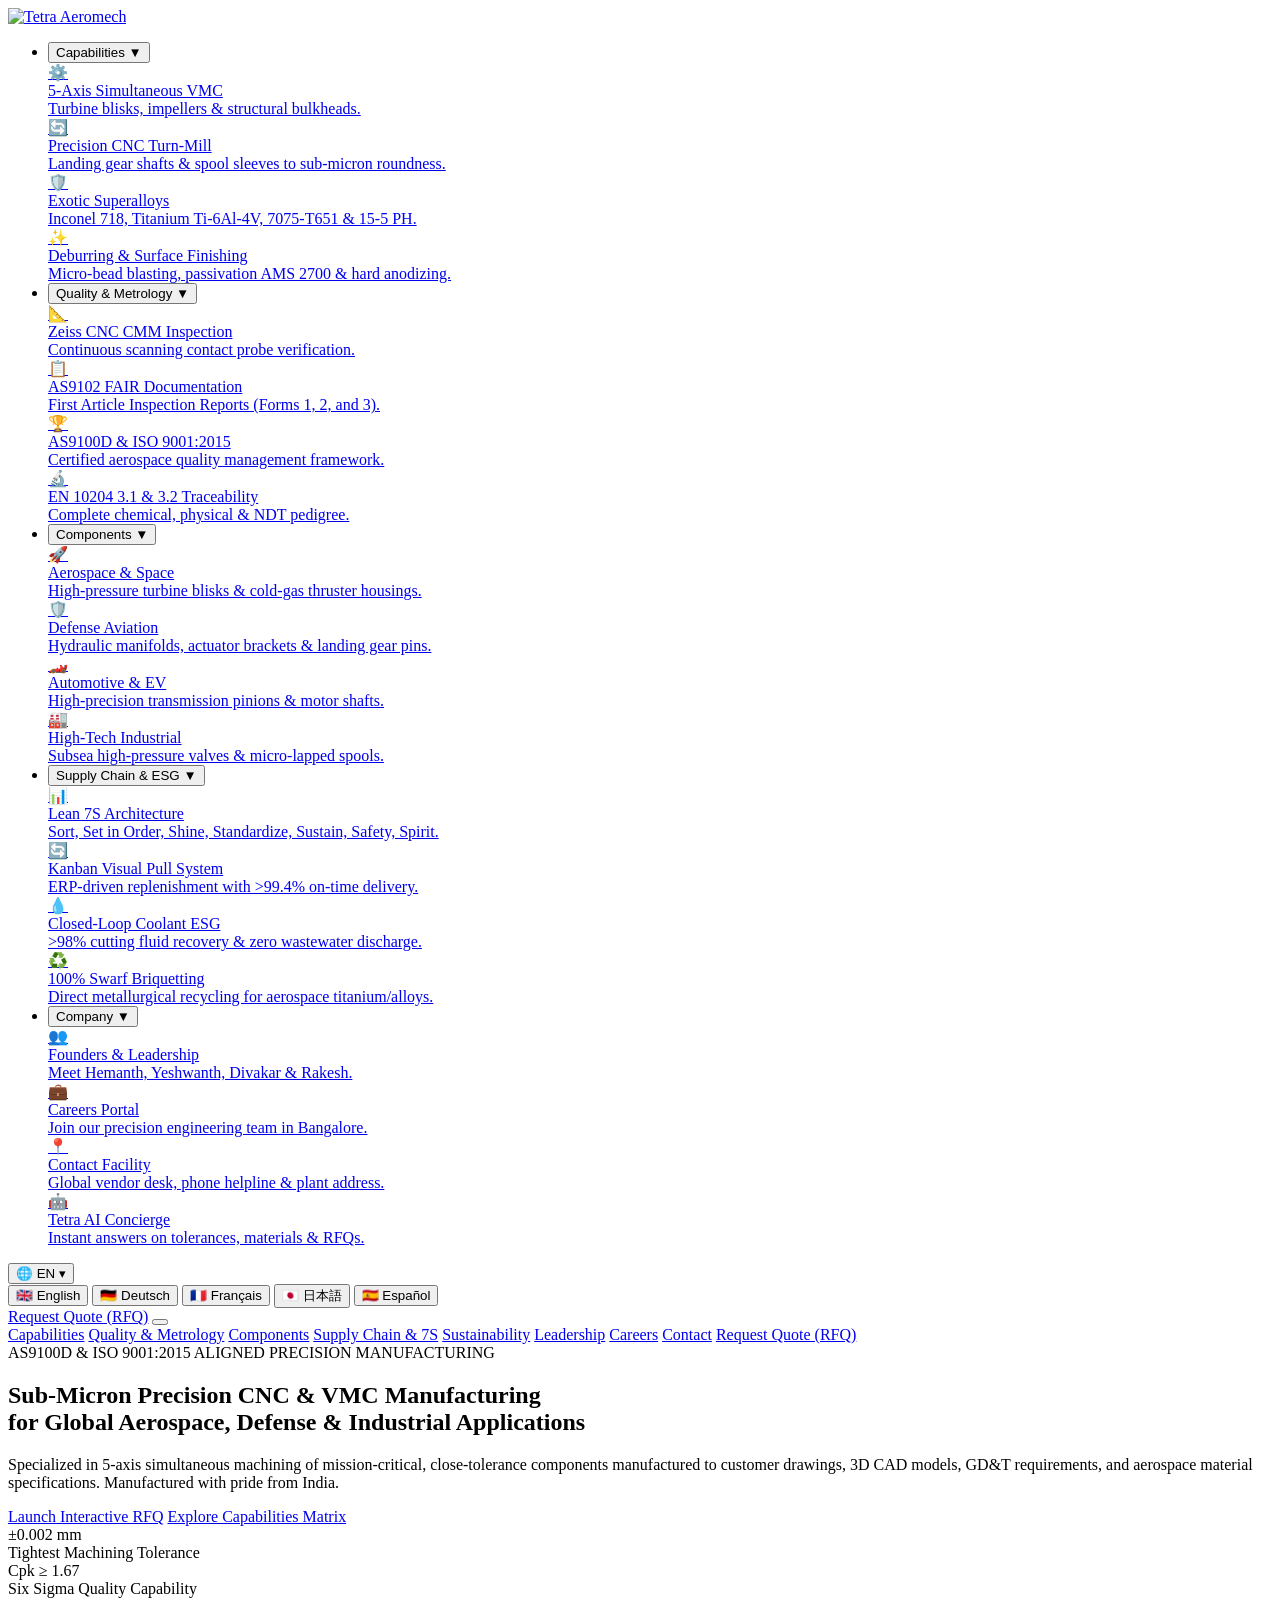
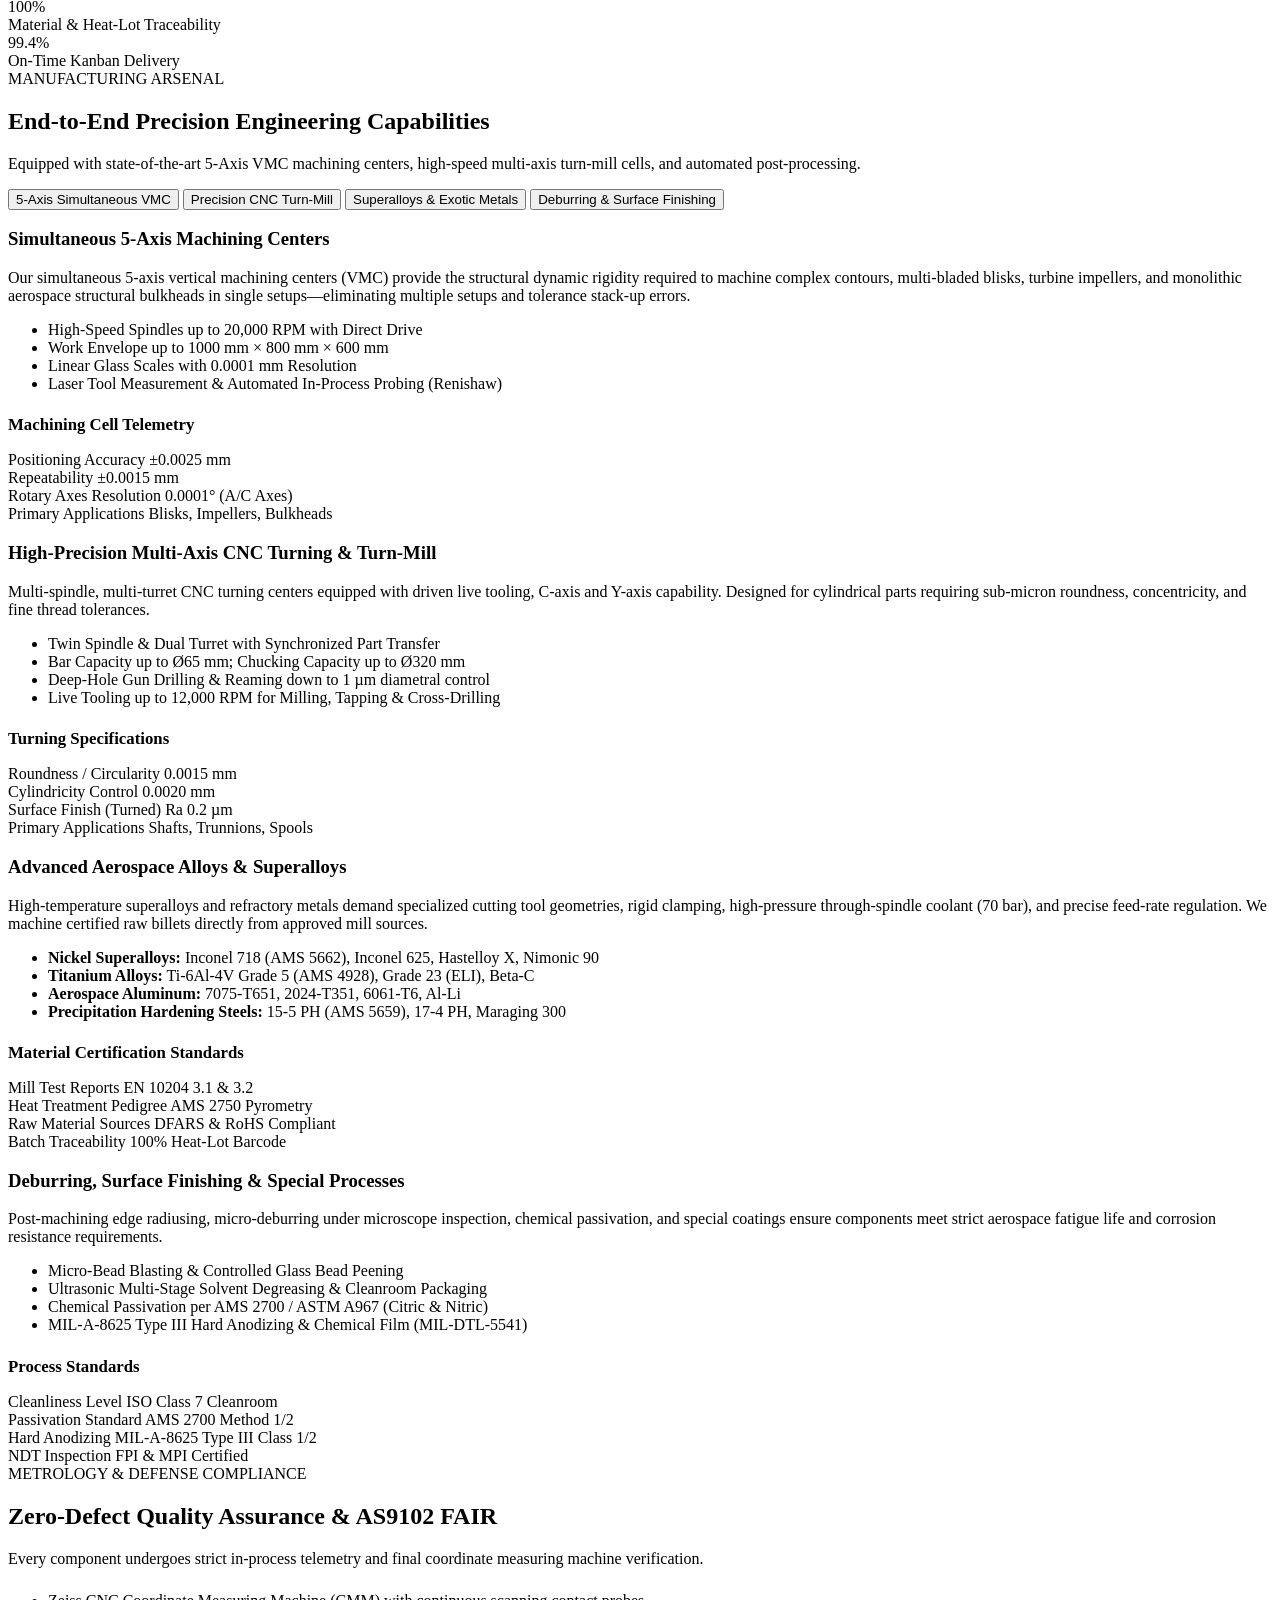
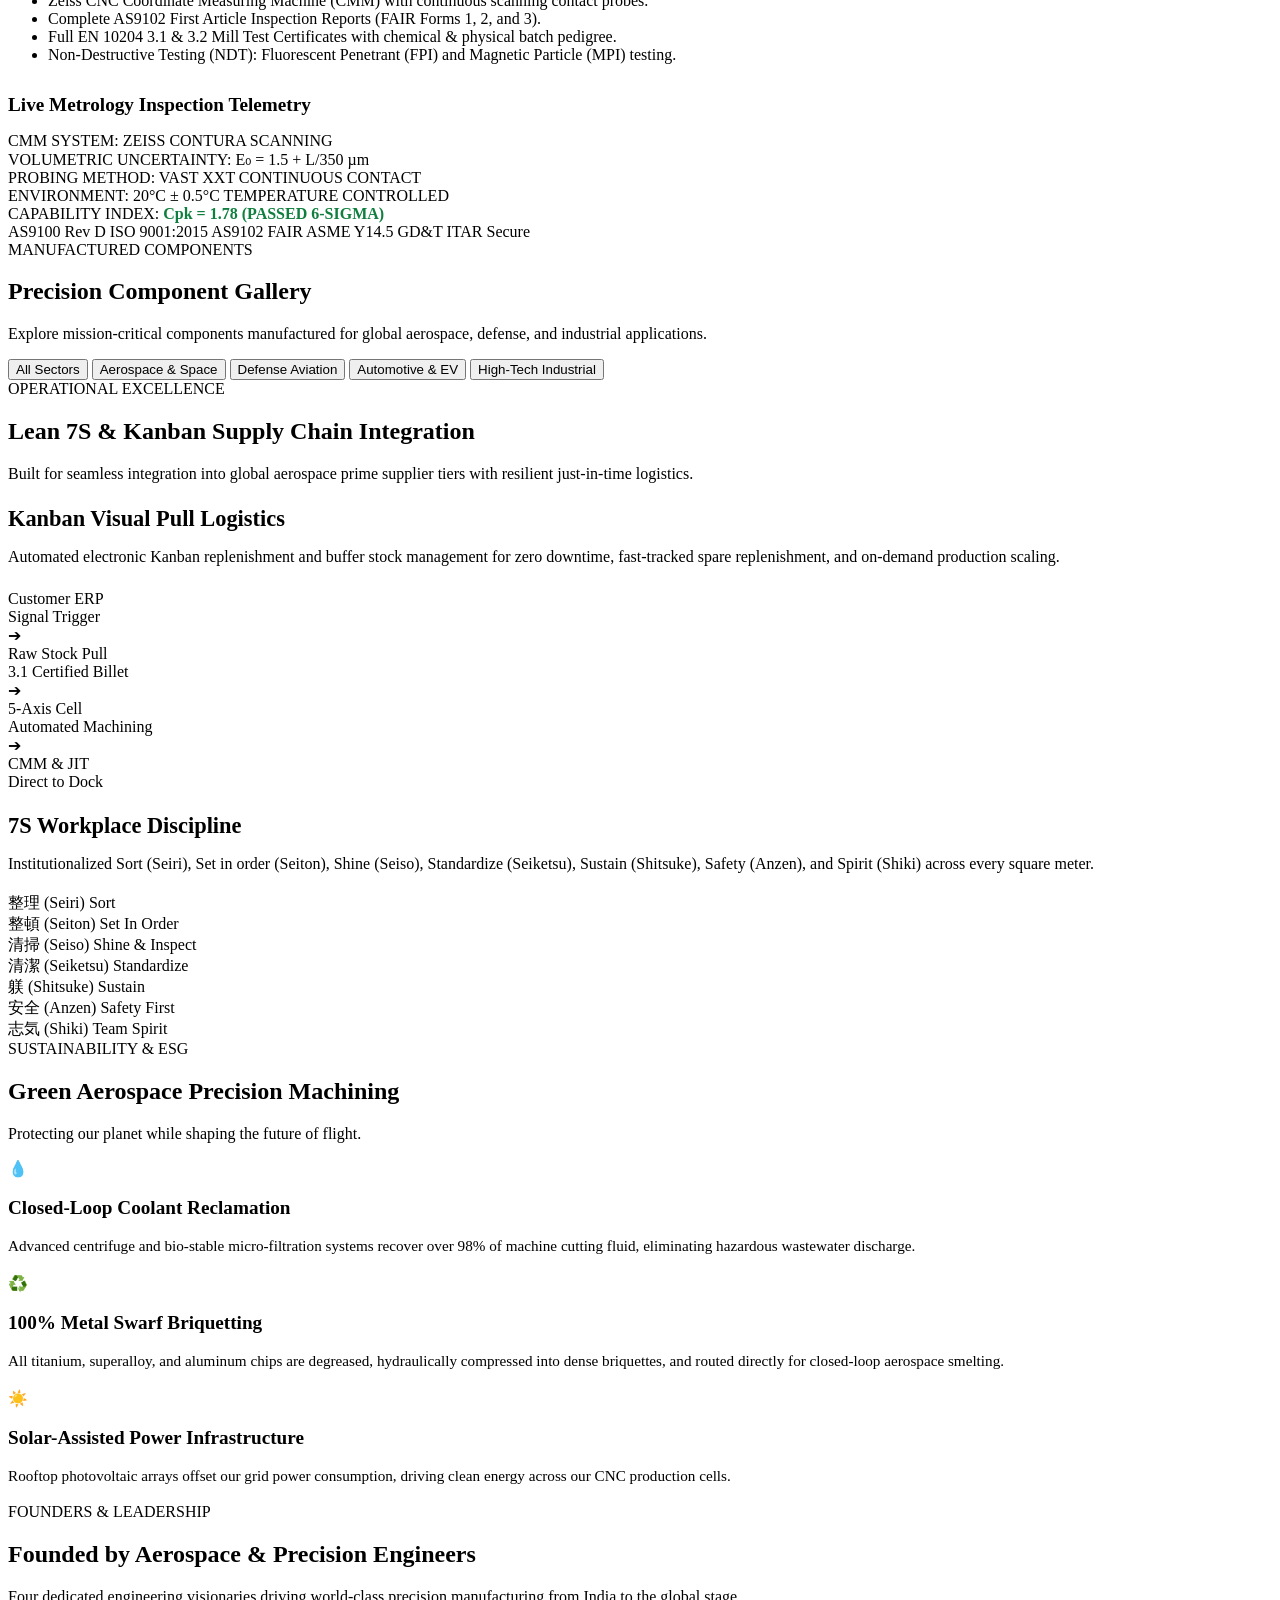
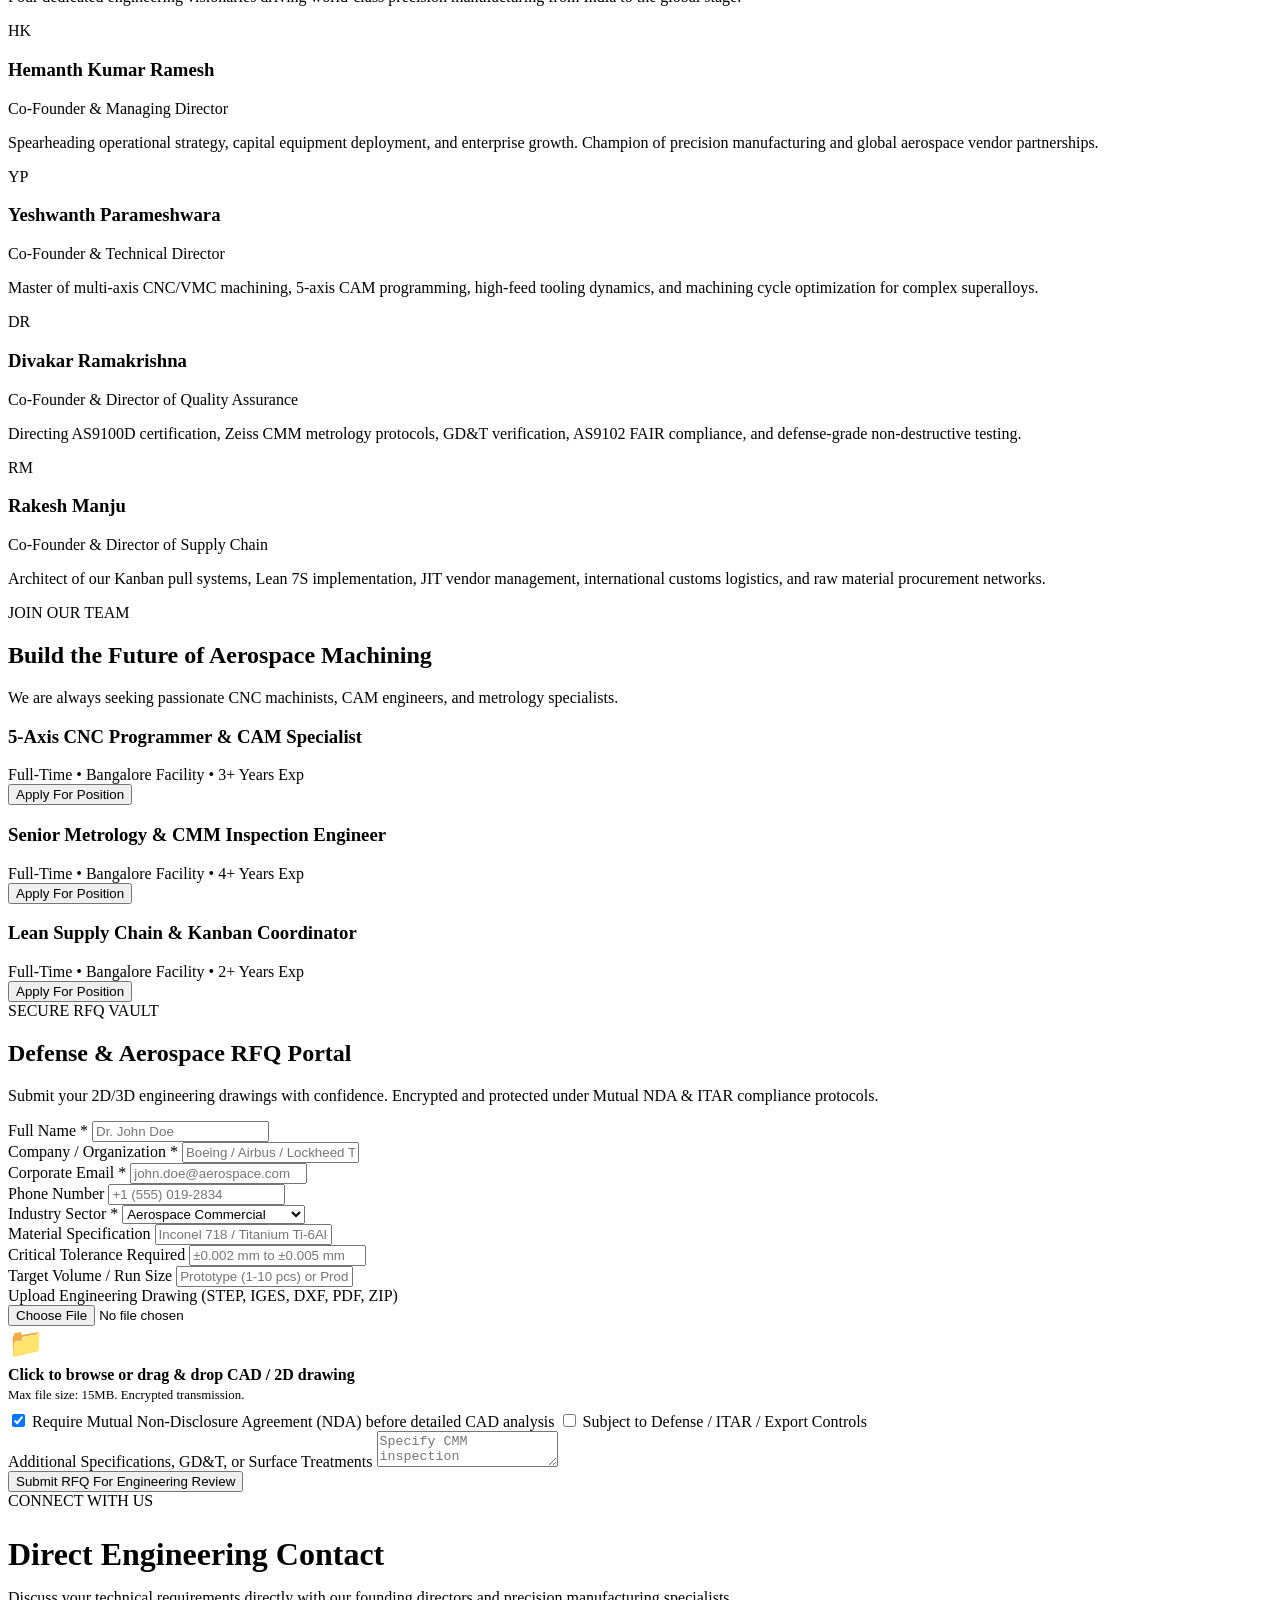
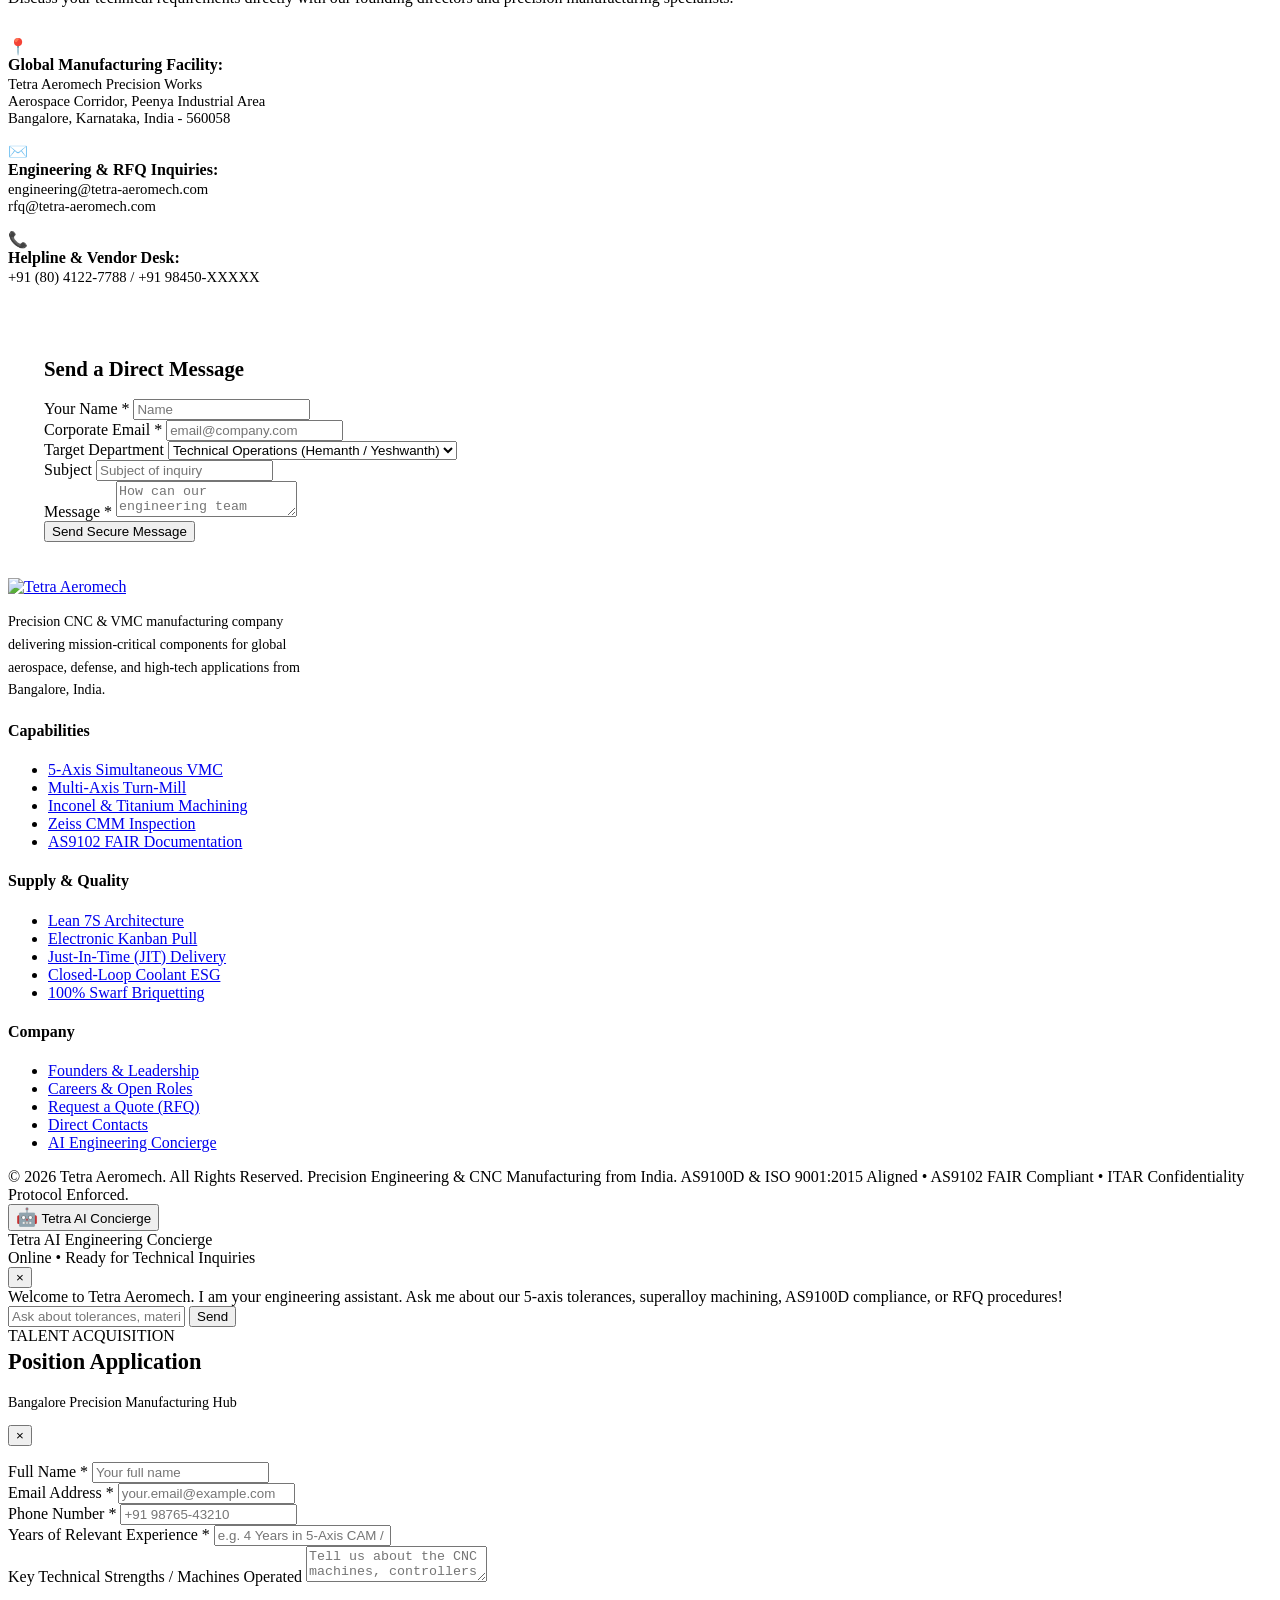
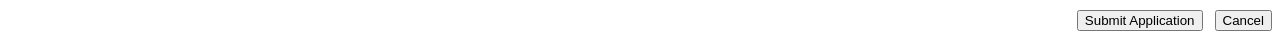
==== static/index.html @ 22b03a79 "feat: Tetra Aeromech v2 - Apple/SAP enterprise platform, logo fix, mega-dropdowns, tabbed capabiliti" ====
<!DOCTYPE html>
<html lang="en">
<head>
  <meta charset="UTF-8">
  <meta name="viewport" content="width=device-width, initial-scale=1.0">
  <title>Tetra Aeromech | Sub-Micron Precision CNC & VMC Manufacturing</title>
  <meta name="description" content="Precision Engineering & 5-Axis CNC/VMC Machining for Aerospace, Defense, Automotive & Industrial Applications. AS9100D aligned, AS9102 FAIR compliant, manufacturing from Bangalore, India.">
  <link rel="stylesheet" href="/css/styles.css">
</head>
<body>

  <!-- ========================================================================
       APPLE-STYLE FROSTED HEADER & MEGA DROPDOWN NAVIGATION
       ======================================================================== -->
  <header class="site-header">
    <div class="container nav-bar">
      <!-- Prominent Brand Logo -->
      <a href="#" class="nav-brand" aria-label="Tetra Aeromech Home">
        <img src="/images/logo.png" alt="Tetra Aeromech" class="brand-logo-img">
      </a>

      <!-- Apple-Style Nav Menu with Mega Dropdowns -->
      <nav aria-label="Primary Navigation">
        <ul class="nav-menu">
          <!-- 1. Capabilities -->
          <li class="nav-item">
            <button class="nav-link-btn" aria-haspopup="true">
              <span data-i18n="nav_capabilities">Capabilities</span>
              <span class="chevron-icon">▼</span>
            </button>
            <div class="mega-dropdown">
              <div class="mega-grid-2">
                <a href="#capabilities" class="mega-link" onclick="window.switchTab('vmc')">
                  <div class="mega-icon">⚙️</div>
                  <div>
                    <div class="mega-title" data-i18n="cap_card1_title">5-Axis Simultaneous VMC</div>
                    <div class="mega-desc">Turbine blisks, impellers & structural bulkheads.</div>
                  </div>
                </a>
                <a href="#capabilities" class="mega-link" onclick="window.switchTab('turning')">
                  <div class="mega-icon">🔄</div>
                  <div>
                    <div class="mega-title" data-i18n="cap_card2_title">Precision CNC Turn-Mill</div>
                    <div class="mega-desc">Landing gear shafts & spool sleeves to sub-micron roundness.</div>
                  </div>
                </a>
                <a href="#capabilities" class="mega-link" onclick="window.switchTab('alloys')">
                  <div class="mega-icon">🛡️</div>
                  <div>
                    <div class="mega-title" data-i18n="cap_card3_title">Exotic Superalloys</div>
                    <div class="mega-desc">Inconel 718, Titanium Ti-6Al-4V, 7075-T651 & 15-5 PH.</div>
                  </div>
                </a>
                <a href="#capabilities" class="mega-link" onclick="window.switchTab('finishing')">
                  <div class="mega-icon">✨</div>
                  <div>
                    <div class="mega-title" data-i18n="cap_card4_title">Deburring & Surface Finishing</div>
                    <div class="mega-desc">Micro-bead blasting, passivation AMS 2700 & hard anodizing.</div>
                  </div>
                </a>
              </div>
            </div>
          </li>

          <!-- 2. Quality & Metrology -->
          <li class="nav-item">
            <button class="nav-link-btn" aria-haspopup="true">
              <span data-i18n="nav_metrology">Quality & Metrology</span>
              <span class="chevron-icon">▼</span>
            </button>
            <div class="mega-dropdown">
              <div class="mega-grid-2">
                <a href="#metrology" class="mega-link">
                  <div class="mega-icon">📐</div>
                  <div>
                    <div class="mega-title">Zeiss CNC CMM Inspection</div>
                    <div class="mega-desc">Continuous scanning contact probe verification.</div>
                  </div>
                </a>
                <a href="#metrology" class="mega-link">
                  <div class="mega-icon">📋</div>
                  <div>
                    <div class="mega-title">AS9102 FAIR Documentation</div>
                    <div class="mega-desc">First Article Inspection Reports (Forms 1, 2, and 3).</div>
                  </div>
                </a>
                <a href="#metrology" class="mega-link">
                  <div class="mega-icon">🏆</div>
                  <div>
                    <div class="mega-title">AS9100D & ISO 9001:2015</div>
                    <div class="mega-desc">Certified aerospace quality management framework.</div>
                  </div>
                </a>
                <a href="#metrology" class="mega-link">
                  <div class="mega-icon">🔬</div>
                  <div>
                    <div class="mega-title">EN 10204 3.1 & 3.2 Traceability</div>
                    <div class="mega-desc">Complete chemical, physical & NDT pedigree.</div>
                  </div>
                </a>
              </div>
            </div>
          </li>

          <!-- 3. Components -->
          <li class="nav-item">
            <button class="nav-link-btn" aria-haspopup="true">
              <span data-i18n="nav_components">Components</span>
              <span class="chevron-icon">▼</span>
            </button>
            <div class="mega-dropdown">
              <div class="mega-grid-2">
                <a href="#components" class="mega-link" onclick="window.filterComponents('aerospace')">
                  <div class="mega-icon">🚀</div>
                  <div>
                    <div class="mega-title" data-i18n="filter_aerospace">Aerospace & Space</div>
                    <div class="mega-desc">High-pressure turbine blisks & cold-gas thruster housings.</div>
                  </div>
                </a>
                <a href="#components" class="mega-link" onclick="window.filterComponents('defense')">
                  <div class="mega-icon">🛡️</div>
                  <div>
                    <div class="mega-title" data-i18n="filter_defense">Defense Aviation</div>
                    <div class="mega-desc">Hydraulic manifolds, actuator brackets & landing gear pins.</div>
                  </div>
                </a>
                <a href="#components" class="mega-link" onclick="window.filterComponents('automotive')">
                  <div class="mega-icon">🏎️</div>
                  <div>
                    <div class="mega-title" data-i18n="filter_automotive">Automotive & EV</div>
                    <div class="mega-desc">High-precision transmission pinions & motor shafts.</div>
                  </div>
                </a>
                <a href="#components" class="mega-link" onclick="window.filterComponents('industrial')">
                  <div class="mega-icon">🏭</div>
                  <div>
                    <div class="mega-title" data-i18n="filter_industrial">High-Tech Industrial</div>
                    <div class="mega-desc">Subsea high-pressure valves & micro-lapped spools.</div>
                  </div>
                </a>
              </div>
            </div>
          </li>

          <!-- 4. Supply Chain & ESG -->
          <li class="nav-item">
            <button class="nav-link-btn" aria-haspopup="true">
              <span data-i18n="nav_supply_chain">Supply Chain & ESG</span>
              <span class="chevron-icon">▼</span>
            </button>
            <div class="mega-dropdown">
              <div class="mega-grid-2">
                <a href="#supply-chain" class="mega-link">
                  <div class="mega-icon">📊</div>
                  <div>
                    <div class="mega-title">Lean 7S Architecture</div>
                    <div class="mega-desc">Sort, Set in Order, Shine, Standardize, Sustain, Safety, Spirit.</div>
                  </div>
                </a>
                <a href="#supply-chain" class="mega-link">
                  <div class="mega-icon">🔄</div>
                  <div>
                    <div class="mega-title">Kanban Visual Pull System</div>
                    <div class="mega-desc">ERP-driven replenishment with >99.4% on-time delivery.</div>
                  </div>
                </a>
                <a href="#sustainability" class="mega-link">
                  <div class="mega-icon">💧</div>
                  <div>
                    <div class="mega-title">Closed-Loop Coolant ESG</div>
                    <div class="mega-desc">>98% cutting fluid recovery & zero wastewater discharge.</div>
                  </div>
                </a>
                <a href="#sustainability" class="mega-link">
                  <div class="mega-icon">♻️</div>
                  <div>
                    <div class="mega-title">100% Swarf Briquetting</div>
                    <div class="mega-desc">Direct metallurgical recycling for aerospace titanium/alloys.</div>
                  </div>
                </a>
              </div>
            </div>
          </li>

          <!-- 5. Company -->
          <li class="nav-item">
            <button class="nav-link-btn" aria-haspopup="true">
              <span data-i18n="nav_leadership">Company</span>
              <span class="chevron-icon">▼</span>
            </button>
            <div class="mega-dropdown">
              <div class="mega-grid-2">
                <a href="#leadership" class="mega-link">
                  <div class="mega-icon">👥</div>
                  <div>
                    <div class="mega-title">Founders & Leadership</div>
                    <div class="mega-desc">Meet Hemanth, Yeshwanth, Divakar & Rakesh.</div>
                  </div>
                </a>
                <a href="#careers" class="mega-link">
                  <div class="mega-icon">💼</div>
                  <div>
                    <div class="mega-title" data-i18n="nav_careers">Careers Portal</div>
                    <div class="mega-desc">Join our precision engineering team in Bangalore.</div>
                  </div>
                </a>
                <a href="#contact" class="mega-link">
                  <div class="mega-icon">📍</div>
                  <div>
                    <div class="mega-title" data-i18n="nav_contact">Contact Facility</div>
                    <div class="mega-desc">Global vendor desk, phone helpline & plant address.</div>
                  </div>
                </a>
                <a href="javascript:void(0)" class="mega-link" onclick="window.openChat()">
                  <div class="mega-icon">🤖</div>
                  <div>
                    <div class="mega-title">Tetra AI Concierge</div>
                    <div class="mega-desc">Instant answers on tolerances, materials & RFQs.</div>
                  </div>
                </a>
              </div>
            </div>
          </li>
        </ul>
      </nav>

      <!-- Action Buttons & Language Switcher -->
      <div class="nav-actions">
        <!-- Language Dropdown -->
        <div class="lang-dropdown">
          <button class="lang-btn" id="langDropdownBtn" aria-label="Select Language">
            🌐 <span id="currentLangLabel">EN</span> ▾
          </button>
          <div class="lang-menu" id="langDropdownMenu">
            <button class="lang-option active" data-lang="en">🇬🇧 English</button>
            <button class="lang-option" data-lang="de">🇩🇪 Deutsch</button>
            <button class="lang-option" data-lang="fr">🇫🇷 Français</button>
            <button class="lang-option" data-lang="ja">🇯🇵 日本語</button>
            <button class="lang-option" data-lang="es">🇪🇸 Español</button>
          </div>
        </div>

        <a href="#rfq" class="btn btn-sm btn-primary" data-i18n="nav_rfq_btn">Request Quote (RFQ)</a>

        <!-- Mobile Menu Toggle -->
        <button class="mobile-toggle" id="mobileToggle" aria-label="Open Mobile Menu">
          <span></span><span></span><span></span>
        </button>
      </div>
    </div>
  </header>

  <!-- Mobile Drawer Menu -->
  <div class="mobile-drawer" id="mobileDrawer">
    <a href="#capabilities" class="mobile-link" data-i18n="nav_capabilities">Capabilities</a>
    <a href="#metrology" class="mobile-link" data-i18n="nav_metrology">Quality & Metrology</a>
    <a href="#components" class="mobile-link" data-i18n="nav_components">Components</a>
    <a href="#supply-chain" class="mobile-link" data-i18n="nav_supply_chain">Supply Chain & 7S</a>
    <a href="#sustainability" class="mobile-link" data-i18n="nav_sustainability">Sustainability</a>
    <a href="#leadership" class="mobile-link" data-i18n="nav_leadership">Leadership</a>
    <a href="#careers" class="mobile-link" data-i18n="nav_careers">Careers</a>
    <a href="#contact" class="mobile-link" data-i18n="nav_contact">Contact</a>
    <a href="#rfq" class="btn btn-primary" data-i18n="nav_rfq_btn">Request Quote (RFQ)</a>
  </div>

  <main>
    <!-- ========================================================================
         HERO SECTION (CLEAN SPACIOUS APPLE/SAP BANNER)
         ======================================================================== -->
    <section class="hero-section" id="home">
      <div class="container hero-inner">
        <div class="badge-pill" data-i18n="hero_badge">
          AS9100D & ISO 9001:2015 ALIGNED PRECISION MANUFACTURING
        </div>
        
        <h1 class="hero-headline">
          Sub-Micron Precision CNC & VMC Manufacturing<br>
          <span class="text-blue">for Global Aerospace, Defense & Industrial Applications</span>
        </h1>

        <p class="hero-desc" data-i18n="hero_desc">
          Specialized in 5-axis simultaneous machining of mission-critical, close-tolerance components manufactured to customer drawings, 3D CAD models, GD&T requirements, and aerospace material specifications. Manufactured with pride from India.
        </p>

        <div class="hero-cta-row">
          <a href="#rfq" class="btn btn-primary" data-i18n="hero_cta_rfq">Launch Interactive RFQ</a>
          <a href="#capabilities" class="btn btn-secondary">Explore Capabilities Matrix</a>
        </div>

        <!-- Telemetry Metrics Row -->
        <div class="metrics-row">
          <div class="metric-card">
            <div class="metric-val" data-i18n="stat_tolerance_val">±0.002 mm</div>
            <div class="metric-lbl" data-i18n="stat_tolerance_lbl">Tightest Machining Tolerance</div>
          </div>
          <div class="metric-card">
            <div class="metric-val" data-i18n="stat_cpk_val">Cpk ≥ 1.67</div>
            <div class="metric-lbl" data-i18n="stat_cpk_lbl">Six Sigma Quality Capability</div>
          </div>
          <div class="metric-card">
            <div class="metric-val" data-i18n="stat_trace_val">100%</div>
            <div class="metric-lbl" data-i18n="stat_trace_lbl">Material & Heat-Lot Traceability</div>
          </div>
          <div class="metric-card">
            <div class="metric-val" data-i18n="stat_otd_val">99.4%</div>
            <div class="metric-lbl" data-i18n="stat_otd_lbl">On-Time Kanban Delivery</div>
          </div>
        </div>
      </div>
    </section>

    <!-- ========================================================================
         CAPABILITIES ARCHITECTURE (TABBED SEGMENTED CONTROL)
         ======================================================================== -->
    <section class="capabilities-section" id="capabilities">
      <div class="container">
        <div class="section-header">
          <div class="badge-pill" data-i18n="cap_section_badge">MANUFACTURING ARSENAL</div>
          <h2 class="section-title" data-i18n="cap_title">End-to-End Precision Engineering Capabilities</h2>
          <p class="section-subtitle" data-i18n="cap_subtitle">
            Equipped with state-of-the-art 5-Axis VMC machining centers, high-speed multi-axis turn-mill cells, and automated post-processing.
          </p>
        </div>

        <!-- Apple-Style Tab Picker -->
        <div class="tab-picker">
          <button class="tab-btn active" data-tab="vmc">5-Axis Simultaneous VMC</button>
          <button class="tab-btn" data-tab="turning">Precision CNC Turn-Mill</button>
          <button class="tab-btn" data-tab="alloys">Superalloys & Exotic Metals</button>
          <button class="tab-btn" data-tab="finishing">Deburring & Surface Finishing</button>
        </div>

        <!-- Tab 1: 5-Axis VMC -->
        <div class="tab-content active" id="tab-vmc">
          <div class="capability-feature-grid">
            <div>
              <h3 class="cap-detail-title">Simultaneous 5-Axis Machining Centers</h3>
              <p class="cap-detail-text">
                Our simultaneous 5-axis vertical machining centers (VMC) provide the structural dynamic rigidity required to machine complex contours, multi-bladed blisks, turbine impellers, and monolithic aerospace structural bulkheads in single setups—eliminating multiple setups and tolerance stack-up errors.
              </p>
              <ul class="spec-list">
                <li class="spec-item"><span class="spec-bullet"></span><span>High-Speed Spindles up to 20,000 RPM with Direct Drive</span></li>
                <li class="spec-item"><span class="spec-bullet"></span><span>Work Envelope up to 1000 mm × 800 mm × 600 mm</span></li>
                <li class="spec-item"><span class="spec-bullet"></span><span>Linear Glass Scales with 0.0001 mm Resolution</span></li>
                <li class="spec-item"><span class="spec-bullet"></span><span>Laser Tool Measurement & Automated In-Process Probing (Renishaw)</span></li>
              </ul>
            </div>
            <div class="cap-spec-table">
              <h4 style="margin-bottom: 16px; font-size: 1.05rem;">Machining Cell Telemetry</h4>
              <div class="cap-spec-row">
                <span class="cap-spec-label">Positioning Accuracy</span>
                <span class="cap-spec-val font-mono text-blue">±0.0025 mm</span>
              </div>
              <div class="cap-spec-row">
                <span class="cap-spec-label">Repeatability</span>
                <span class="cap-spec-val font-mono">±0.0015 mm</span>
              </div>
              <div class="cap-spec-row">
                <span class="cap-spec-label">Rotary Axes Resolution</span>
                <span class="cap-spec-val font-mono">0.0001° (A/C Axes)</span>
              </div>
              <div class="cap-spec-row">
                <span class="cap-spec-label">Primary Applications</span>
                <span class="cap-spec-val">Blisks, Impellers, Bulkheads</span>
              </div>
            </div>
          </div>
        </div>

        <!-- Tab 2: Turn-Mill -->
        <div class="tab-content" id="tab-turning">
          <div class="capability-feature-grid">
            <div>
              <h3 class="cap-detail-title">High-Precision Multi-Axis CNC Turning & Turn-Mill</h3>
              <p class="cap-detail-text">
                Multi-spindle, multi-turret CNC turning centers equipped with driven live tooling, C-axis and Y-axis capability. Designed for cylindrical parts requiring sub-micron roundness, concentricity, and fine thread tolerances.
              </p>
              <ul class="spec-list">
                <li class="spec-item"><span class="spec-bullet"></span><span>Twin Spindle & Dual Turret with Synchronized Part Transfer</span></li>
                <li class="spec-item"><span class="spec-bullet"></span><span>Bar Capacity up to Ø65 mm; Chucking Capacity up to Ø320 mm</span></li>
                <li class="spec-item"><span class="spec-bullet"></span><span>Deep-Hole Gun Drilling & Reaming down to 1 µm diametral control</span></li>
                <li class="spec-item"><span class="spec-bullet"></span><span>Live Tooling up to 12,000 RPM for Milling, Tapping & Cross-Drilling</span></li>
              </ul>
            </div>
            <div class="cap-spec-table">
              <h4 style="margin-bottom: 16px; font-size: 1.05rem;">Turning Specifications</h4>
              <div class="cap-spec-row">
                <span class="cap-spec-label">Roundness / Circularity</span>
                <span class="cap-spec-val font-mono text-blue">0.0015 mm</span>
              </div>
              <div class="cap-spec-row">
                <span class="cap-spec-label">Cylindricity Control</span>
                <span class="cap-spec-val font-mono">0.0020 mm</span>
              </div>
              <div class="cap-spec-row">
                <span class="cap-spec-label">Surface Finish (Turned)</span>
                <span class="cap-spec-val font-mono">Ra 0.2 µm</span>
              </div>
              <div class="cap-spec-row">
                <span class="cap-spec-label">Primary Applications</span>
                <span class="cap-spec-val">Shafts, Trunnions, Spools</span>
              </div>
            </div>
          </div>
        </div>

        <!-- Tab 3: Superalloys -->
        <div class="tab-content" id="tab-alloys">
          <div class="capability-feature-grid">
            <div>
              <h3 class="cap-detail-title">Advanced Aerospace Alloys & Superalloys</h3>
              <p class="cap-detail-text">
                High-temperature superalloys and refractory metals demand specialized cutting tool geometries, rigid clamping, high-pressure through-spindle coolant (70 bar), and precise feed-rate regulation. We machine certified raw billets directly from approved mill sources.
              </p>
              <ul class="spec-list">
                <li class="spec-item"><span class="spec-bullet"></span><span><strong>Nickel Superalloys:</strong> Inconel 718 (AMS 5662), Inconel 625, Hastelloy X, Nimonic 90</span></li>
                <li class="spec-item"><span class="spec-bullet"></span><span><strong>Titanium Alloys:</strong> Ti-6Al-4V Grade 5 (AMS 4928), Grade 23 (ELI), Beta-C</span></li>
                <li class="spec-item"><span class="spec-bullet"></span><span><strong>Aerospace Aluminum:</strong> 7075-T651, 2024-T351, 6061-T6, Al-Li</span></li>
                <li class="spec-item"><span class="spec-bullet"></span><span><strong>Precipitation Hardening Steels:</strong> 15-5 PH (AMS 5659), 17-4 PH, Maraging 300</span></li>
              </ul>
            </div>
            <div class="cap-spec-table">
              <h4 style="margin-bottom: 16px; font-size: 1.05rem;">Material Certification Standards</h4>
              <div class="cap-spec-row">
                <span class="cap-spec-label">Mill Test Reports</span>
                <span class="cap-spec-val">EN 10204 3.1 & 3.2</span>
              </div>
              <div class="cap-spec-row">
                <span class="cap-spec-label">Heat Treatment Pedigree</span>
                <span class="cap-spec-val">AMS 2750 Pyrometry</span>
              </div>
              <div class="cap-spec-row">
                <span class="cap-spec-label">Raw Material Sources</span>
                <span class="cap-spec-val">DFARS & RoHS Compliant</span>
              </div>
              <div class="cap-spec-row">
                <span class="cap-spec-label">Batch Traceability</span>
                <span class="cap-spec-val font-mono text-blue">100% Heat-Lot Barcode</span>
              </div>
            </div>
          </div>
        </div>

        <!-- Tab 4: Finishing -->
        <div class="tab-content" id="tab-finishing">
          <div class="capability-feature-grid">
            <div>
              <h3 class="cap-detail-title">Deburring, Surface Finishing & Special Processes</h3>
              <p class="cap-detail-text">
                Post-machining edge radiusing, micro-deburring under microscope inspection, chemical passivation, and special coatings ensure components meet strict aerospace fatigue life and corrosion resistance requirements.
              </p>
              <ul class="spec-list">
                <li class="spec-item"><span class="spec-bullet"></span><span>Micro-Bead Blasting & Controlled Glass Bead Peening</span></li>
                <li class="spec-item"><span class="spec-bullet"></span><span>Ultrasonic Multi-Stage Solvent Degreasing & Cleanroom Packaging</span></li>
                <li class="spec-item"><span class="spec-bullet"></span><span>Chemical Passivation per AMS 2700 / ASTM A967 (Citric & Nitric)</span></li>
                <li class="spec-item"><span class="spec-bullet"></span><span>MIL-A-8625 Type III Hard Anodizing & Chemical Film (MIL-DTL-5541)</span></li>
              </ul>
            </div>
            <div class="cap-spec-table">
              <h4 style="margin-bottom: 16px; font-size: 1.05rem;">Process Standards</h4>
              <div class="cap-spec-row">
                <span class="cap-spec-label">Cleanliness Level</span>
                <span class="cap-spec-val">ISO Class 7 Cleanroom</span>
              </div>
              <div class="cap-spec-row">
                <span class="cap-spec-label">Passivation Standard</span>
                <span class="cap-spec-val">AMS 2700 Method 1/2</span>
              </div>
              <div class="cap-spec-row">
                <span class="cap-spec-label">Hard Anodizing</span>
                <span class="cap-spec-val">MIL-A-8625 Type III Class 1/2</span>
              </div>
              <div class="cap-spec-row">
                <span class="cap-spec-label">NDT Inspection</span>
                <span class="cap-spec-val text-blue font-mono">FPI & MPI Certified</span>
              </div>
            </div>
          </div>
        </div>
      </div>
    </section>

    <!-- ========================================================================
         METROLOGY & DEFENSE QUALITY ASSURANCE LAB
         ======================================================================== -->
    <section class="metrology-section" id="metrology">
      <div class="container">
        <div class="metrology-grid">
          <div>
            <div class="badge-pill" data-i18n="metro_badge">METROLOGY & DEFENSE COMPLIANCE</div>
            <h2 class="section-title" data-i18n="metro_title">Zero-Defect Quality Assurance & AS9102 FAIR</h2>
            <p class="section-subtitle" data-i18n="metro_subtitle" style="margin-bottom: 24px;">
              Every component undergoes strict in-process telemetry and final coordinate measuring machine verification.
            </p>
            <ul class="spec-list" style="margin-bottom: 30px;">
              <li class="spec-item">
                <span class="spec-bullet"></span>
                <span data-i18n="metro_point1">Zeiss CNC Coordinate Measuring Machine (CMM) with continuous scanning contact probes.</span>
              </li>
              <li class="spec-item">
                <span class="spec-bullet"></span>
                <span data-i18n="metro_point2">Complete AS9102 First Article Inspection Reports (FAIR Forms 1, 2, and 3).</span>
              </li>
              <li class="spec-item">
                <span class="spec-bullet"></span>
                <span data-i18n="metro_point3">Full EN 10204 3.1 & 3.2 Mill Test Certificates with chemical & physical batch pedigree.</span>
              </li>
              <li class="spec-item">
                <span class="spec-bullet"></span>
                <span data-i18n="metro_point4">Non-Destructive Testing (NDT): Fluorescent Penetrant (FPI) and Magnetic Particle (MPI) testing.</span>
              </li>
            </ul>
          </div>

          <div class="metrology-card">
            <h3 style="margin-bottom: 16px; font-size: 1.2rem;">Live Metrology Inspection Telemetry</h3>
            <div class="telemetry-live-box">
              <div class="telemetry-row">
                <span>CMM SYSTEM:</span>
                <span class="font-mono text-blue">ZEISS CONTURA SCANNING</span>
              </div>
              <div class="telemetry-row">
                <span>VOLUMETRIC UNCERTAINTY:</span>
                <span class="font-mono text-blue">E₀ = 1.5 + L/350 µm</span>
              </div>
              <div class="telemetry-row">
                <span>PROBING METHOD:</span>
                <span>VAST XXT CONTINUOUS CONTACT</span>
              </div>
              <div class="telemetry-row">
                <span>ENVIRONMENT:</span>
                <span>20°C ± 0.5°C TEMPERATURE CONTROLLED</span>
              </div>
              <div class="telemetry-row">
                <span>CAPABILITY INDEX:</span>
                <span style="color: #107E3E; font-weight: 700;">Cpk = 1.78 (PASSED 6-SIGMA)</span>
              </div>
            </div>

            <div class="compliance-badge-row">
              <span class="comp-badge-pill">AS9100 Rev D</span>
              <span class="comp-badge-pill">ISO 9001:2015</span>
              <span class="comp-badge-pill">AS9102 FAIR</span>
              <span class="comp-badge-pill">ASME Y14.5 GD&T</span>
              <span class="comp-badge-pill">ITAR Secure</span>
            </div>
          </div>
        </div>
      </div>
    </section>

    <!-- ========================================================================
         COMPONENTS SHOWCASE & GALLERY
         ======================================================================== -->
    <section class="components-section" id="components">
      <div class="container">
        <div class="section-header">
          <div class="badge-pill" data-i18n="gallery_badge">MANUFACTURED COMPONENTS</div>
          <h2 class="section-title" data-i18n="gallery_title">Precision Component Gallery</h2>
          <p class="section-subtitle" data-i18n="gallery_subtitle">
            Explore mission-critical components manufactured for global aerospace, defense, and industrial applications.
          </p>
        </div>

        <!-- Filter Row -->
        <div class="filter-row">
          <button class="filter-btn active" data-filter="all" data-i18n="filter_all">All Sectors</button>
          <button class="filter-btn" data-filter="aerospace" data-i18n="filter_aerospace">Aerospace & Space</button>
          <button class="filter-btn" data-filter="defense" data-i18n="filter_defense">Defense Aviation</button>
          <button class="filter-btn" data-filter="automotive" data-i18n="filter_automotive">Automotive & EV</button>
          <button class="filter-btn" data-filter="industrial" data-i18n="filter_industrial">High-Tech Industrial</button>
        </div>

        <div class="components-grid" id="componentsGrid">
          <!-- Dynamically populated by app.js -->
        </div>
      </div>
    </section>

    <!-- ========================================================================
         SUPPLY CHAIN, LEAN 7S & KANBAN PULL LOGISTICS
         ======================================================================== -->
    <section class="supply-section" id="supply-chain">
      <div class="container">
        <div class="section-header">
          <div class="badge-pill" data-i18n="supply_badge">OPERATIONAL EXCELLENCE</div>
          <h2 class="section-title" data-i18n="supply_title">Lean 7S & Kanban Supply Chain Integration</h2>
          <p class="section-subtitle" data-i18n="supply_subtitle">
            Built for seamless integration into global aerospace prime supplier tiers with resilient just-in-time logistics.
          </p>
        </div>

        <div class="supply-grid">
          <!-- Kanban Box -->
          <div class="supply-card">
            <h3 style="font-size: 1.4rem; margin-bottom: 12px;" data-i18n="supply_kanban_title">Kanban Visual Pull Logistics</h3>
            <p style="color: var(--text-secondary); margin-bottom: 24px;" data-i18n="supply_kanban_desc">
              Automated electronic Kanban replenishment and buffer stock management for zero downtime, fast-tracked spare replenishment, and on-demand production scaling.
            </p>

            <div class="kanban-flow-box">
              <div>
                <div class="kanban-step-title">Customer ERP</div>
                <div class="kanban-step-sub">Signal Trigger</div>
              </div>
              <span class="kanban-arrow">➔</span>
              <div>
                <div class="kanban-step-title">Raw Stock Pull</div>
                <div class="kanban-step-sub">3.1 Certified Billet</div>
              </div>
              <span class="kanban-arrow">➔</span>
              <div>
                <div class="kanban-step-title">5-Axis Cell</div>
                <div class="kanban-step-sub">Automated Machining</div>
              </div>
              <span class="kanban-arrow">➔</span>
              <div>
                <div class="kanban-step-title">CMM & JIT</div>
                <div class="kanban-step-sub">Direct to Dock</div>
              </div>
            </div>
          </div>

          <!-- 7S Discipline Matrix -->
          <div class="supply-card">
            <h3 style="font-size: 1.4rem; margin-bottom: 12px;" data-i18n="supply_7s_title">7S Workplace Discipline</h3>
            <p style="color: var(--text-secondary); margin-bottom: 20px;" data-i18n="supply_7s_desc">
              Institutionalized Sort (Seiri), Set in order (Seiton), Shine (Seiso), Standardize (Seiketsu), Sustain (Shitsuke), Safety (Anzen), and Spirit (Shiki) across every square meter.
            </p>

            <div class="matrix-7s">
              <div class="pill-7s">
                <span class="pill-7s-jp">整理 (Seiri)</span>
                <span class="pill-7s-en">Sort</span>
              </div>
              <div class="pill-7s">
                <span class="pill-7s-jp">整頓 (Seiton)</span>
                <span class="pill-7s-en">Set In Order</span>
              </div>
              <div class="pill-7s">
                <span class="pill-7s-jp">清掃 (Seiso)</span>
                <span class="pill-7s-en">Shine & Inspect</span>
              </div>
              <div class="pill-7s">
                <span class="pill-7s-jp">清潔 (Seiketsu)</span>
                <span class="pill-7s-en">Standardize</span>
              </div>
              <div class="pill-7s">
                <span class="pill-7s-jp">躾 (Shitsuke)</span>
                <span class="pill-7s-en">Sustain</span>
              </div>
              <div class="pill-7s">
                <span class="pill-7s-jp">安全 (Anzen)</span>
                <span class="pill-7s-en">Safety First</span>
              </div>
              <div class="pill-7s">
                <span class="pill-7s-jp">志気 (Shiki)</span>
                <span class="pill-7s-en">Team Spirit</span>
              </div>
            </div>
          </div>
        </div>
      </div>
    </section>

    <!-- ========================================================================
         SUSTAINABILITY & ESG COMMITMENT
         ======================================================================== -->
    <section class="sustainability-section" id="sustainability">
      <div class="container">
        <div class="section-header">
          <div class="badge-pill" data-i18n="esg_badge">SUSTAINABILITY & ESG</div>
          <h2 class="section-title" data-i18n="esg_title">Green Aerospace Precision Machining</h2>
          <p class="section-subtitle" data-i18n="esg_subtitle">
            Protecting our planet while shaping the future of flight.
          </p>
        </div>

        <div class="esg-grid">
          <div class="esg-card">
            <div class="esg-icon-wrap">💧</div>
            <h3 style="font-size: 1.2rem; margin-bottom: 10px;" data-i18n="esg_p1_title">Closed-Loop Coolant Reclamation</h3>
            <p style="color: var(--text-secondary); font-size: 0.95rem; line-height: 1.6;" data-i18n="esg_p1_desc">
              Advanced centrifuge and bio-stable micro-filtration systems recover over 98% of machine cutting fluid, eliminating hazardous wastewater discharge.
            </p>
          </div>

          <div class="esg-card">
            <div class="esg-icon-wrap">♻️</div>
            <h3 style="font-size: 1.2rem; margin-bottom: 10px;" data-i18n="esg_p2_title">100% Metal Swarf Briquetting</h3>
            <p style="color: var(--text-secondary); font-size: 0.95rem; line-height: 1.6;" data-i18n="esg_p2_desc">
              All titanium, superalloy, and aluminum chips are degreased, hydraulically compressed into dense briquettes, and routed directly for closed-loop aerospace smelting.
            </p>
          </div>

          <div class="esg-card">
            <div class="esg-icon-wrap">☀️</div>
            <h3 style="font-size: 1.2rem; margin-bottom: 10px;" data-i18n="esg_p3_title">Solar-Assisted Power Infrastructure</h3>
            <p style="color: var(--text-secondary); font-size: 0.95rem; line-height: 1.6;" data-i18n="esg_p3_desc">
              Rooftop photovoltaic arrays offset our grid power consumption, driving clean energy across our CNC production cells.
            </p>
          </div>
        </div>
      </div>
    </section>

    <!-- ========================================================================
         LEADERSHIP & 4 CO-FOUNDERS
         ======================================================================== -->
    <section class="leadership-section" id="leadership">
      <div class="container">
        <div class="section-header">
          <div class="badge-pill" data-i18n="leaders_badge">FOUNDERS & LEADERSHIP</div>
          <h2 class="section-title" data-i18n="leaders_title">Founded by Aerospace & Precision Engineers</h2>
          <p class="section-subtitle" data-i18n="leaders_subtitle">
            Four dedicated engineering visionaries driving world-class precision manufacturing from India to the global stage.
          </p>
        </div>

        <div class="leaders-grid">
          <!-- Founder 1 -->
          <div class="leader-card">
            <div class="leader-avatar-initials">HK</div>
            <h3 class="leader-name" data-i18n="leader1_name">Hemanth Kumar Ramesh</h3>
            <span class="leader-role" data-i18n="leader1_role">Co-Founder & Managing Director</span>
            <p class="leader-bio" data-i18n="leader1_bio">
              Spearheading operational strategy, capital equipment deployment, and enterprise growth. Champion of precision manufacturing and global aerospace vendor partnerships.
            </p>
          </div>

          <!-- Founder 2 -->
          <div class="leader-card">
            <div class="leader-avatar-initials">YP</div>
            <h3 class="leader-name" data-i18n="leader2_name">Yeshwanth Parameshwara</h3>
            <span class="leader-role" data-i18n="leader2_role">Co-Founder & Technical Director</span>
            <p class="leader-bio" data-i18n="leader2_bio">
              Master of multi-axis CNC/VMC machining, 5-axis CAM programming, high-feed tooling dynamics, and machining cycle optimization for complex superalloys.
            </p>
          </div>

          <!-- Founder 3 -->
          <div class="leader-card">
            <div class="leader-avatar-initials">DR</div>
            <h3 class="leader-name" data-i18n="leader3_name">Divakar Ramakrishna</h3>
            <span class="leader-role" data-i18n="leader3_role">Co-Founder & Director of Quality Assurance</span>
            <p class="leader-bio" data-i18n="leader3_bio">
              Directing AS9100D certification, Zeiss CMM metrology protocols, GD&T verification, AS9102 FAIR compliance, and defense-grade non-destructive testing.
            </p>
          </div>

          <!-- Founder 4 -->
          <div class="leader-card">
            <div class="leader-avatar-initials">RM</div>
            <h3 class="leader-name" data-i18n="leader4_name">Rakesh Manju</h3>
            <span class="leader-role" data-i18n="leader4_role">Co-Founder & Director of Supply Chain</span>
            <p class="leader-bio" data-i18n="leader4_bio">
              Architect of our Kanban pull systems, Lean 7S implementation, JIT vendor management, international customs logistics, and raw material procurement networks.
            </p>
          </div>
        </div>
      </div>
    </section>

    <!-- ========================================================================
         CAREERS PORTAL
         ======================================================================== -->
    <section class="careers-section" id="careers">
      <div class="container">
        <div class="section-header">
          <div class="badge-pill" data-i18n="careers_badge">JOIN OUR TEAM</div>
          <h2 class="section-title" data-i18n="careers_title">Build the Future of Aerospace Machining</h2>
          <p class="section-subtitle" data-i18n="careers_subtitle">
            We are always seeking passionate CNC machinists, CAM engineers, and metrology specialists.
          </p>
        </div>

        <div class="careers-list">
          <div class="career-card">
            <div>
              <h3 class="career-title" data-i18n="career1_title">5-Axis CNC Programmer & CAM Specialist</h3>
              <span class="career-meta" data-i18n="career1_meta">Full-Time • Bangalore Facility • 3+ Years Exp</span>
            </div>
            <button class="btn btn-sm btn-outline" onclick="window.openCareerModal('5-Axis CNC Programmer & CAM Specialist')" data-i18n="career_apply_btn">Apply For Position</button>
          </div>

          <div class="career-card">
            <div>
              <h3 class="career-title" data-i18n="career2_title">Senior Metrology & CMM Inspection Engineer</h3>
              <span class="career-meta" data-i18n="career2_meta">Full-Time • Bangalore Facility • 4+ Years Exp</span>
            </div>
            <button class="btn btn-sm btn-outline" onclick="window.openCareerModal('Senior Metrology & CMM Inspection Engineer')" data-i18n="career_apply_btn">Apply For Position</button>
          </div>

          <div class="career-card">
            <div>
              <h3 class="career-title" data-i18n="career3_title">Lean Supply Chain & Kanban Coordinator</h3>
              <span class="career-meta" data-i18n="career3_meta">Full-Time • Bangalore Facility • 2+ Years Exp</span>
            </div>
            <button class="btn btn-sm btn-outline" onclick="window.openCareerModal('Lean Supply Chain & Kanban Coordinator')" data-i18n="career_apply_btn">Apply For Position</button>
          </div>
        </div>
      </div>
    </section>

    <!-- ========================================================================
         DEFENSE & AEROSPACE RFQ BUILDER
         ======================================================================== -->
    <section class="rfq-section" id="rfq">
      <div class="container">
        <div class="section-header">
          <div class="badge-pill">SECURE RFQ VAULT</div>
          <h2 class="section-title" data-i18n="rfq_modal_title">Defense & Aerospace RFQ Portal</h2>
          <p class="section-subtitle" data-i18n="rfq_modal_sub">
            Submit your 2D/3D engineering drawings with confidence. Encrypted and protected under Mutual NDA & ITAR compliance protocols.
          </p>
        </div>

        <div id="rfqSuccessContainer"></div>

        <div class="rfq-card">
          <form id="rfqForm" enctype="multipart/form-data">
            <div class="rfq-grid-2">
              <div class="form-group">
                <label class="form-label" for="rfqName" data-i18n="rfq_lbl_name">Full Name *</label>
                <input type="text" id="rfqName" name="name" class="form-control" required placeholder="Dr. John Doe">
              </div>
              <div class="form-group">
                <label class="form-label" for="rfqCompany" data-i18n="rfq_lbl_company">Company / Organization *</label>
                <input type="text" id="rfqCompany" name="company" class="form-control" required placeholder="Boeing / Airbus / Lockheed Tier-1">
              </div>
            </div>

            <div class="rfq-grid-2">
              <div class="form-group">
                <label class="form-label" for="rfqEmail" data-i18n="rfq_lbl_email">Corporate Email *</label>
                <input type="email" id="rfqEmail" name="email" class="form-control" required placeholder="john.doe@aerospace.com">
              </div>
              <div class="form-group">
                <label class="form-label" for="rfqPhone" data-i18n="rfq_lbl_phone">Phone Number</label>
                <input type="tel" id="rfqPhone" name="phone" class="form-control" placeholder="+1 (555) 019-2834">
              </div>
            </div>

            <div class="rfq-grid-2">
              <div class="form-group">
                <label class="form-label" for="rfqSector" data-i18n="rfq_lbl_sector">Industry Sector *</label>
                <select id="rfqSector" name="sector" class="form-control">
                  <option value="Aerospace Commercial">Aerospace Commercial</option>
                  <option value="Defense & Space">Defense & Space</option>
                  <option value="Aviation Flight Controls">Aviation Flight Controls</option>
                  <option value="High-End Automotive & EV">High-End Automotive & EV</option>
                  <option value="High-Pressure Hydraulics">High-Pressure Hydraulics</option>
                </select>
              </div>
              <div class="form-group">
                <label class="form-label" for="rfqMaterial" data-i18n="rfq_lbl_material">Material Specification</label>
                <input type="text" id="rfqMaterial" name="material" class="form-control" placeholder="Inconel 718 / Titanium Ti-6Al-4V / 7075-T651">
              </div>
            </div>

            <div class="rfq-grid-2">
              <div class="form-group">
                <label class="form-label" for="rfqTolerance" data-i18n="rfq_lbl_tolerance">Critical Tolerance Required</label>
                <input type="text" id="rfqTolerance" name="tolerance" class="form-control" placeholder="±0.002 mm to ±0.005 mm">
              </div>
              <div class="form-group">
                <label class="form-label" for="rfqVolume" data-i18n="rfq_lbl_volume">Target Volume / Run Size</label>
                <input type="text" id="rfqVolume" name="volume" class="form-control" placeholder="Prototype (1-10 pcs) or Production (500/mo)">
              </div>
            </div>

            <!-- CAD File Drag & Drop Upload -->
            <div class="form-group">
              <label class="form-label" data-i18n="rfq_lbl_file">Upload Engineering Drawing (STEP, IGES, DXF, PDF, ZIP)</label>
              <div class="file-upload-box">
                <input type="file" id="rfqFile" name="file" class="file-input-hidden" accept=".step,.stp,.iges,.igs,.dxf,.dwg,.pdf,.zip">
                <div style="font-size: 1.8rem; margin-bottom: 6px;">📁</div>
                <div><strong>Click to browse or drag & drop CAD / 2D drawing</strong></div>
                <div style="font-size: 0.8rem; color: var(--text-muted); margin-top: 4px;">Max file size: 15MB. Encrypted transmission.</div>
                <div id="rfqFileStatus" style="font-size: 0.85rem; font-weight: 600; color: var(--sap-blue); margin-top: 8px;"></div>
              </div>
            </div>

            <label class="checkbox-row">
              <input type="checkbox" name="nda" checked>
              <span class="checkbox-label" data-i18n="rfq_chk_nda">Require Mutual Non-Disclosure Agreement (NDA) before detailed CAD analysis</span>
            </label>

            <label class="checkbox-row">
              <input type="checkbox" name="itar">
              <span class="checkbox-label" data-i18n="rfq_chk_itar">Subject to Defense / ITAR / Export Controls</span>
            </label>

            <div class="form-group">
              <label class="form-label" for="rfqNotes" data-i18n="rfq_lbl_notes">Additional Specifications, GD&T, or Surface Treatments</label>
              <textarea id="rfqNotes" name="notes" class="form-control" placeholder="Specify CMM inspection requirements, AS9102 FAIR, surface coatings, or batch schedule..."></textarea>
            </div>

            <button type="submit" class="btn btn-primary btn-block" data-i18n="rfq_btn_submit">
              Submit RFQ For Engineering Review
            </button>
          </form>
        </div>
      </div>
    </section>

    <!-- ========================================================================
         CONTACT US SECTION
         ======================================================================== -->
    <section class="contact-section" id="contact">
      <div class="container">
        <div class="contact-layout">
          <div class="contact-info-card">
            <div class="badge-pill">CONNECT WITH US</div>
            <h2 style="font-size: 2rem; margin-bottom: 14px;">Direct Engineering Contact</h2>
            <p style="color: var(--text-secondary); margin-bottom: 30px;">
              Discuss your technical requirements directly with our founding directors and precision manufacturing specialists.
            </p>

            <div class="contact-item">
              <div class="contact-item-icon">📍</div>
              <div>
                <strong>Global Manufacturing Facility:</strong>
                <p style="color: var(--text-secondary); font-size: 0.92rem; margin-top: 2px;">
                  Tetra Aeromech Precision Works<br>
                  Aerospace Corridor, Peenya Industrial Area<br>
                  Bangalore, Karnataka, India - 560058
                </p>
              </div>
            </div>

            <div class="contact-item">
              <div class="contact-item-icon">✉️</div>
              <div>
                <strong>Engineering & RFQ Inquiries:</strong>
                <p style="color: var(--text-secondary); font-size: 0.92rem; margin-top: 2px;">
                  engineering@tetra-aeromech.com<br>
                  rfq@tetra-aeromech.com
                </p>
              </div>
            </div>

            <div class="contact-item">
              <div class="contact-item-icon">📞</div>
              <div>
                <strong>Helpline & Vendor Desk:</strong>
                <p style="color: var(--text-secondary); font-size: 0.92rem; margin-top: 2px;">
                  +91 (80) 4122-7788 / +91 98450-XXXXX
                </p>
              </div>
            </div>
          </div>

          <div>
            <form id="contactForm" class="rfq-card" style="padding: 36px;">
              <h3 style="margin-bottom: 18px; font-size: 1.3rem;">Send a Direct Message</h3>
              <div class="form-group">
                <label class="form-label" for="contactName">Your Name *</label>
                <input type="text" id="contactName" class="form-control" required placeholder="Name">
              </div>
              <div class="form-group">
                <label class="form-label" for="contactEmail">Corporate Email *</label>
                <input type="email" id="contactEmail" class="form-control" required placeholder="email@company.com">
              </div>
              <div class="form-group">
                <label class="form-label" for="contactDept">Target Department</label>
                <select id="contactDept" class="form-control">
                  <option value="Technical Operations (Hemanth / Yeshwanth)">Technical Operations (Hemanth / Yeshwanth)</option>
                  <option value="Quality & Metrology (Divakar Ramakrishna)">Quality & Metrology (Divakar Ramakrishna)</option>
                  <option value="Supply Chain & Alliances (Rakesh Manju)">Supply Chain & Alliances (Rakesh Manju)</option>
                  <option value="Careers & HR">Careers & HR</option>
                </select>
              </div>
              <div class="form-group">
                <label class="form-label" for="contactSubject">Subject</label>
                <input type="text" id="contactSubject" class="form-control" placeholder="Subject of inquiry">
              </div>
              <div class="form-group">
                <label class="form-label" for="contactMsg">Message *</label>
                <textarea id="contactMsg" class="form-control" required placeholder="How can our engineering team assist you?"></textarea>
              </div>
              <button type="submit" class="btn btn-primary btn-block">Send Secure Message</button>
            </form>
          </div>
        </div>
      </div>
    </section>
  </main>

  <!-- ========================================================================
       ENTERPRISE FOOTER (SAP / APPLE STYLE)
       ======================================================================== -->
  <footer class="site-footer">
    <div class="container">
      <div class="footer-grid">
        <div>
          <a href="#" class="nav-brand" style="margin-bottom: 16px;">
            <img src="/images/logo.png" alt="Tetra Aeromech" class="brand-logo-img" style="height: 48px;">
          </a>
          <p style="font-size: 0.88rem; color: var(--text-secondary); max-width: 320px; line-height: 1.6;">
            Precision CNC & VMC manufacturing company delivering mission-critical components for global aerospace, defense, and high-tech applications from Bangalore, India.
          </p>
        </div>

        <div>
          <h4 class="footer-col-title">Capabilities</h4>
          <ul class="footer-links">
            <li><a href="#capabilities" onclick="window.switchTab('vmc')">5-Axis Simultaneous VMC</a></li>
            <li><a href="#capabilities" onclick="window.switchTab('turning')">Multi-Axis Turn-Mill</a></li>
            <li><a href="#capabilities" onclick="window.switchTab('alloys')">Inconel & Titanium Machining</a></li>
            <li><a href="#metrology">Zeiss CMM Inspection</a></li>
            <li><a href="#metrology">AS9102 FAIR Documentation</a></li>
          </ul>
        </div>

        <div>
          <h4 class="footer-col-title">Supply & Quality</h4>
          <ul class="footer-links">
            <li><a href="#supply-chain">Lean 7S Architecture</a></li>
            <li><a href="#supply-chain">Electronic Kanban Pull</a></li>
            <li><a href="#supply-chain">Just-In-Time (JIT) Delivery</a></li>
            <li><a href="#sustainability">Closed-Loop Coolant ESG</a></li>
            <li><a href="#sustainability">100% Swarf Briquetting</a></li>
          </ul>
        </div>

        <div>
          <h4 class="footer-col-title">Company</h4>
          <ul class="footer-links">
            <li><a href="#leadership">Founders & Leadership</a></li>
            <li><a href="#careers">Careers & Open Roles</a></li>
            <li><a href="#rfq">Request a Quote (RFQ)</a></li>
            <li><a href="#contact">Direct Contacts</a></li>
            <li><a href="javascript:void(0)" onclick="window.openChat()">AI Engineering Concierge</a></li>
          </ul>
        </div>
      </div>

      <div class="footer-bottom-bar">
        <span data-i18n="footer_rights">© 2026 Tetra Aeromech. All Rights Reserved. Precision Engineering & CNC Manufacturing from India.</span>
        <span data-i18n="footer_compliance">AS9100D & ISO 9001:2015 Aligned • AS9102 FAIR Compliant • ITAR Confidentiality Protocol Enforced.</span>
      </div>
    </div>
  </footer>

  <!-- ========================================================================
       FLOATING AI CHATBOT WIDGET ("TETRABOT")
       ======================================================================== -->
  <button class="chat-launcher" id="chatLauncher" aria-label="Open AI Chatbot">
    <span style="font-size: 1.1rem;">🤖</span>
    <span>Tetra AI Concierge</span>
  </button>

  <div class="chat-widget" id="chatWidget">
    <div class="chat-header">
      <div>
        <div class="chat-title" data-i18n="chat_header_title">Tetra AI Engineering Concierge</div>
        <div class="chat-status" data-i18n="chat_header_status">Online • Ready for Technical Inquiries</div>
      </div>
      <button class="chat-close-btn" id="chatClose" aria-label="Close Chat">&times;</button>
    </div>

    <div class="chat-messages" id="chatMessages">
      <div class="chat-msg chat-msg-bot">
        <div class="chat-bubble" data-i18n="chat_welcome">
          Welcome to Tetra Aeromech. I am your engineering assistant. Ask me about our 5-axis tolerances, superalloy machining, AS9100D compliance, or RFQ procedures!
        </div>
      </div>
    </div>

    <div class="chat-chips-area" id="chatChips"></div>

    <div class="chat-input-row">
      <input type="text" class="chat-input-field" id="chatInput" placeholder="Ask about tolerances, materials, CMM..." data-i18n-ph="chat_input_ph">
      <button class="btn btn-sm btn-primary" id="chatSend" data-i18n="chat_send">Send</button>
    </div>
  </div>

  <!-- COMPONENT GD&T BLUEPRINT INSPECTION MODAL -->
  <div class="modal-overlay" id="compModal">
    <div class="modal-card" id="compModalContent"></div>
  </div>

  <!-- CAREERS APPLICATION MODAL -->
  <div class="modal-overlay" id="careerModal">
    <div class="modal-card">
      <div class="modal-header">
        <div>
          <span class="badge-pill">TALENT ACQUISITION</span>
          <h2 style="font-size: 1.4rem; margin-top: 4px;" id="careerRoleTitle">Position Application</h2>
          <p style="font-size: 0.88rem; color: var(--text-secondary);">Bangalore Precision Manufacturing Hub</p>
        </div>
        <button class="modal-close" onclick="window.closeCareerModal()">&times;</button>
      </div>
      <form id="careerForm" style="margin-top: 16px;">
        <input type="hidden" id="careerRoleInput">
        <div class="form-group">
          <label class="form-label" for="careerName">Full Name *</label>
          <input type="text" id="careerName" class="form-control" required placeholder="Your full name">
        </div>
        <div class="form-group">
          <label class="form-label" for="careerEmail">Email Address *</label>
          <input type="email" id="careerEmail" class="form-control" required placeholder="your.email@example.com">
        </div>
        <div class="form-group">
          <label class="form-label" for="careerPhone">Phone Number *</label>
          <input type="tel" id="careerPhone" class="form-control" required placeholder="+91 98765-43210">
        </div>
        <div class="form-group">
          <label class="form-label" for="careerExp">Years of Relevant Experience *</label>
          <input type="text" id="careerExp" class="form-control" required placeholder="e.g. 4 Years in 5-Axis CAM / Mastercam / CMM">
        </div>
        <div class="form-group">
          <label class="form-label" for="careerNotes">Key Technical Strengths / Machines Operated</label>
          <textarea id="careerNotes" class="form-control" placeholder="Tell us about the CNC machines, controllers (Fanuc, Siemens, Heidenhain), or CMM tools you have used..."></textarea>
        </div>
        <div style="display: flex; gap: 12px; justify-content: flex-end; margin-top: 24px;">
          <button type="submit" class="btn btn-primary">Submit Application</button>
          <button type="button" class="btn btn-secondary" onclick="window.closeCareerModal()">Cancel</button>
        </div>
      </form>
    </div>
  </div>

  <!-- Toast Notification Container -->
  <div id="toastContainer"></div>

  <!-- Scripts -->
  <script src="/js/translations.js"></script>
  <script src="/js/chatbot.js"></script>
  <script src="/js/app.js"></script>
</body>
</html>
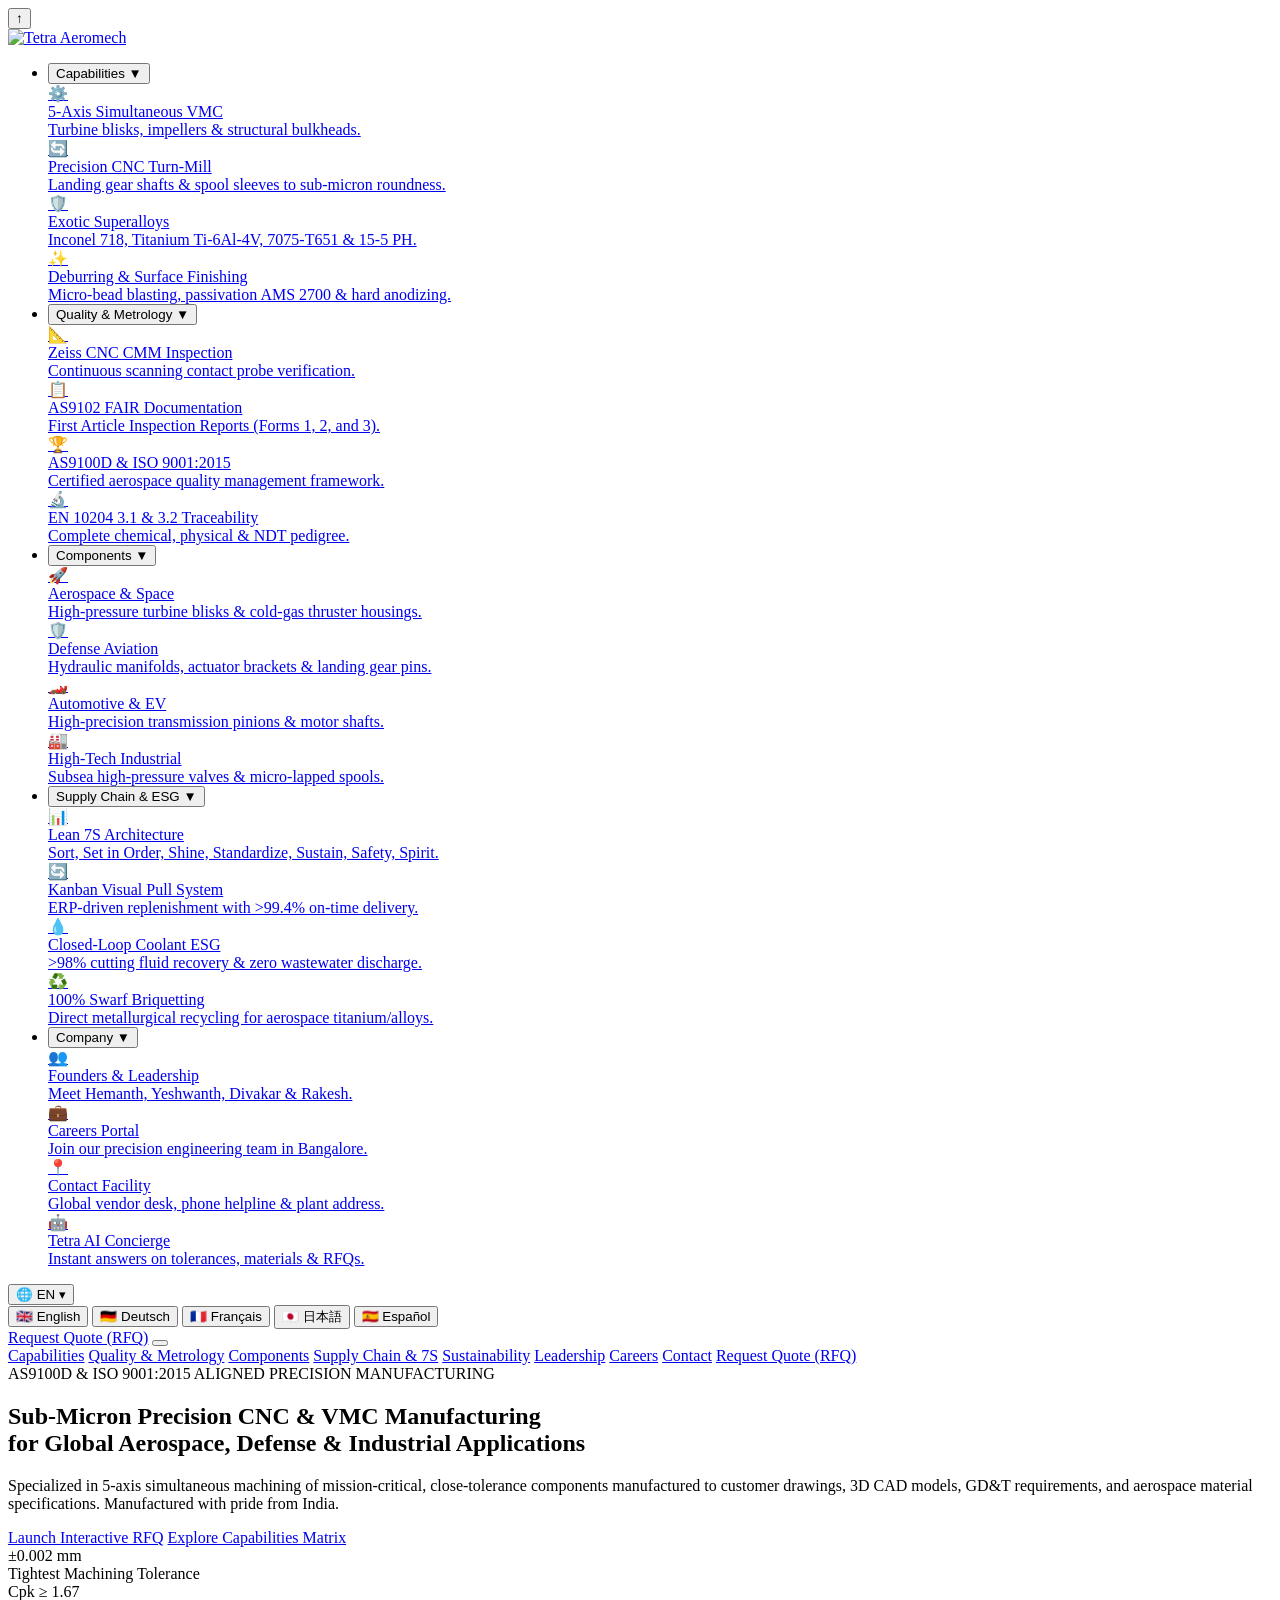
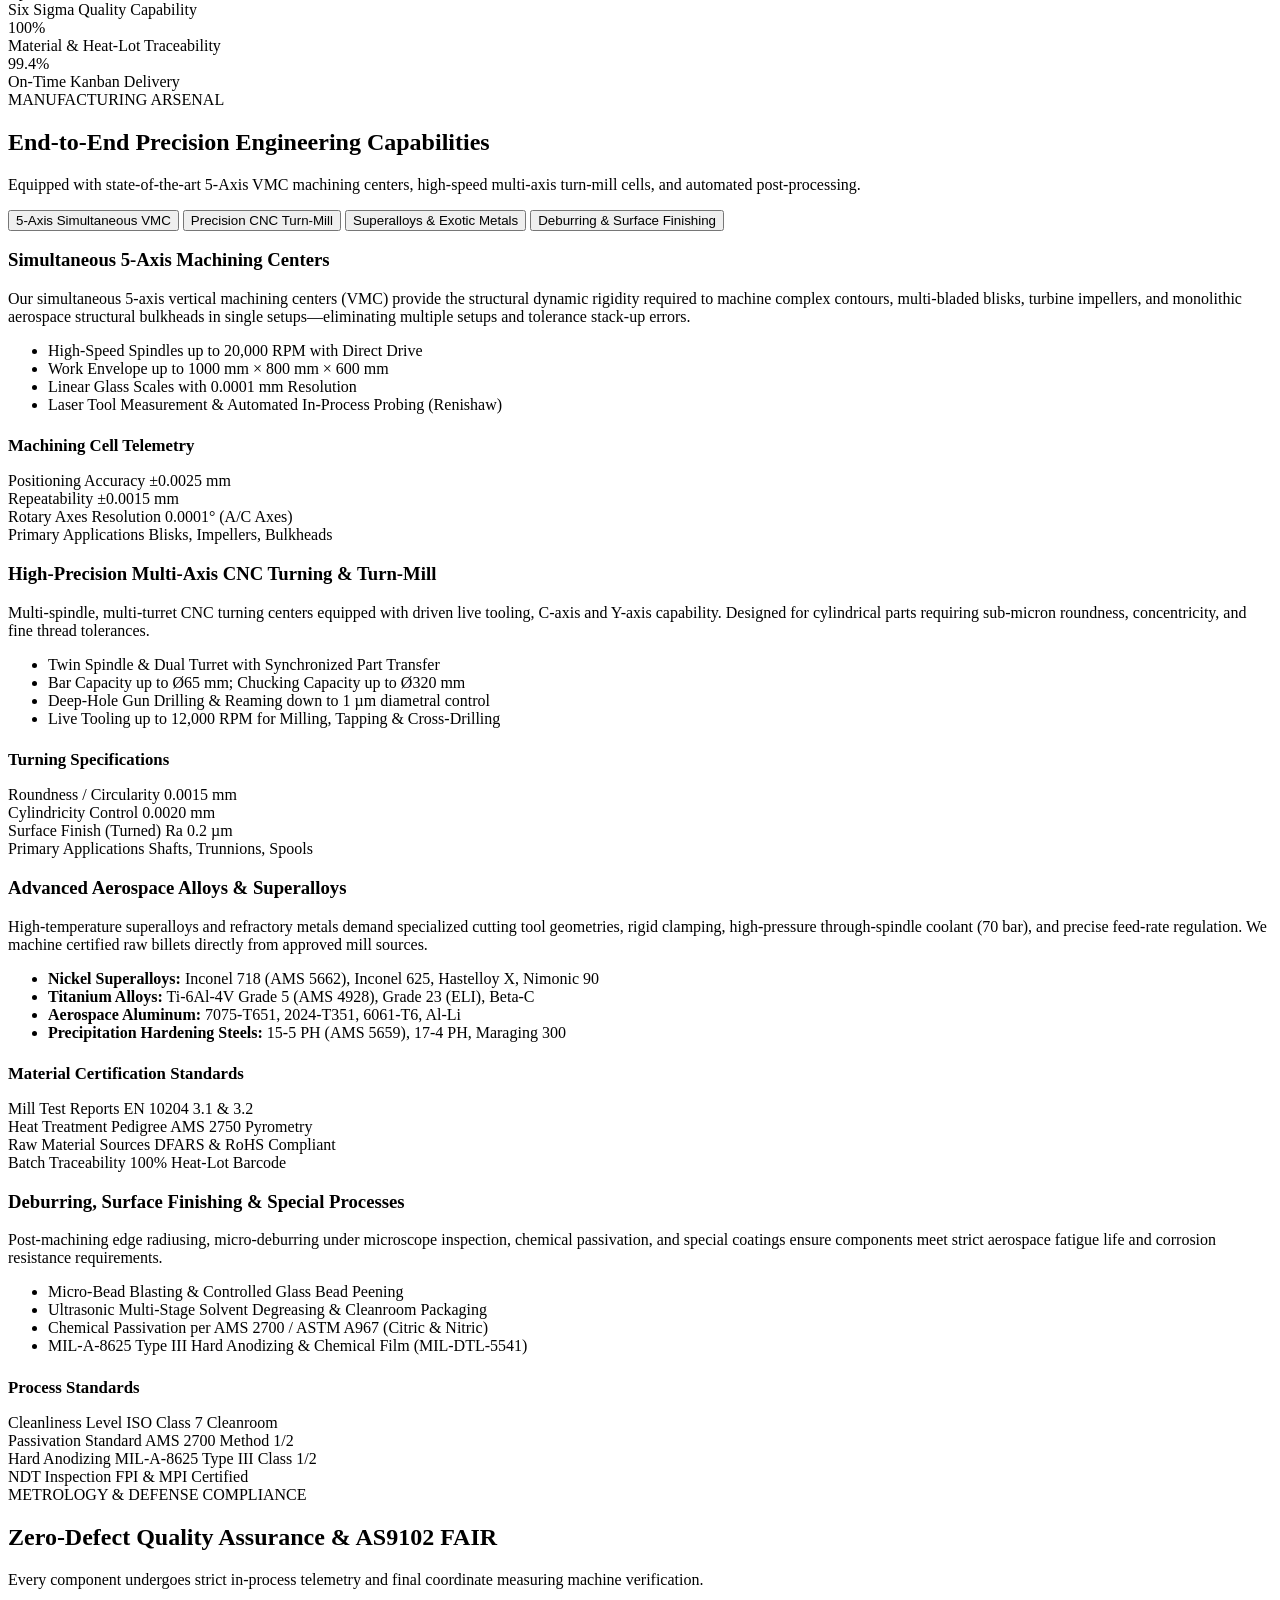
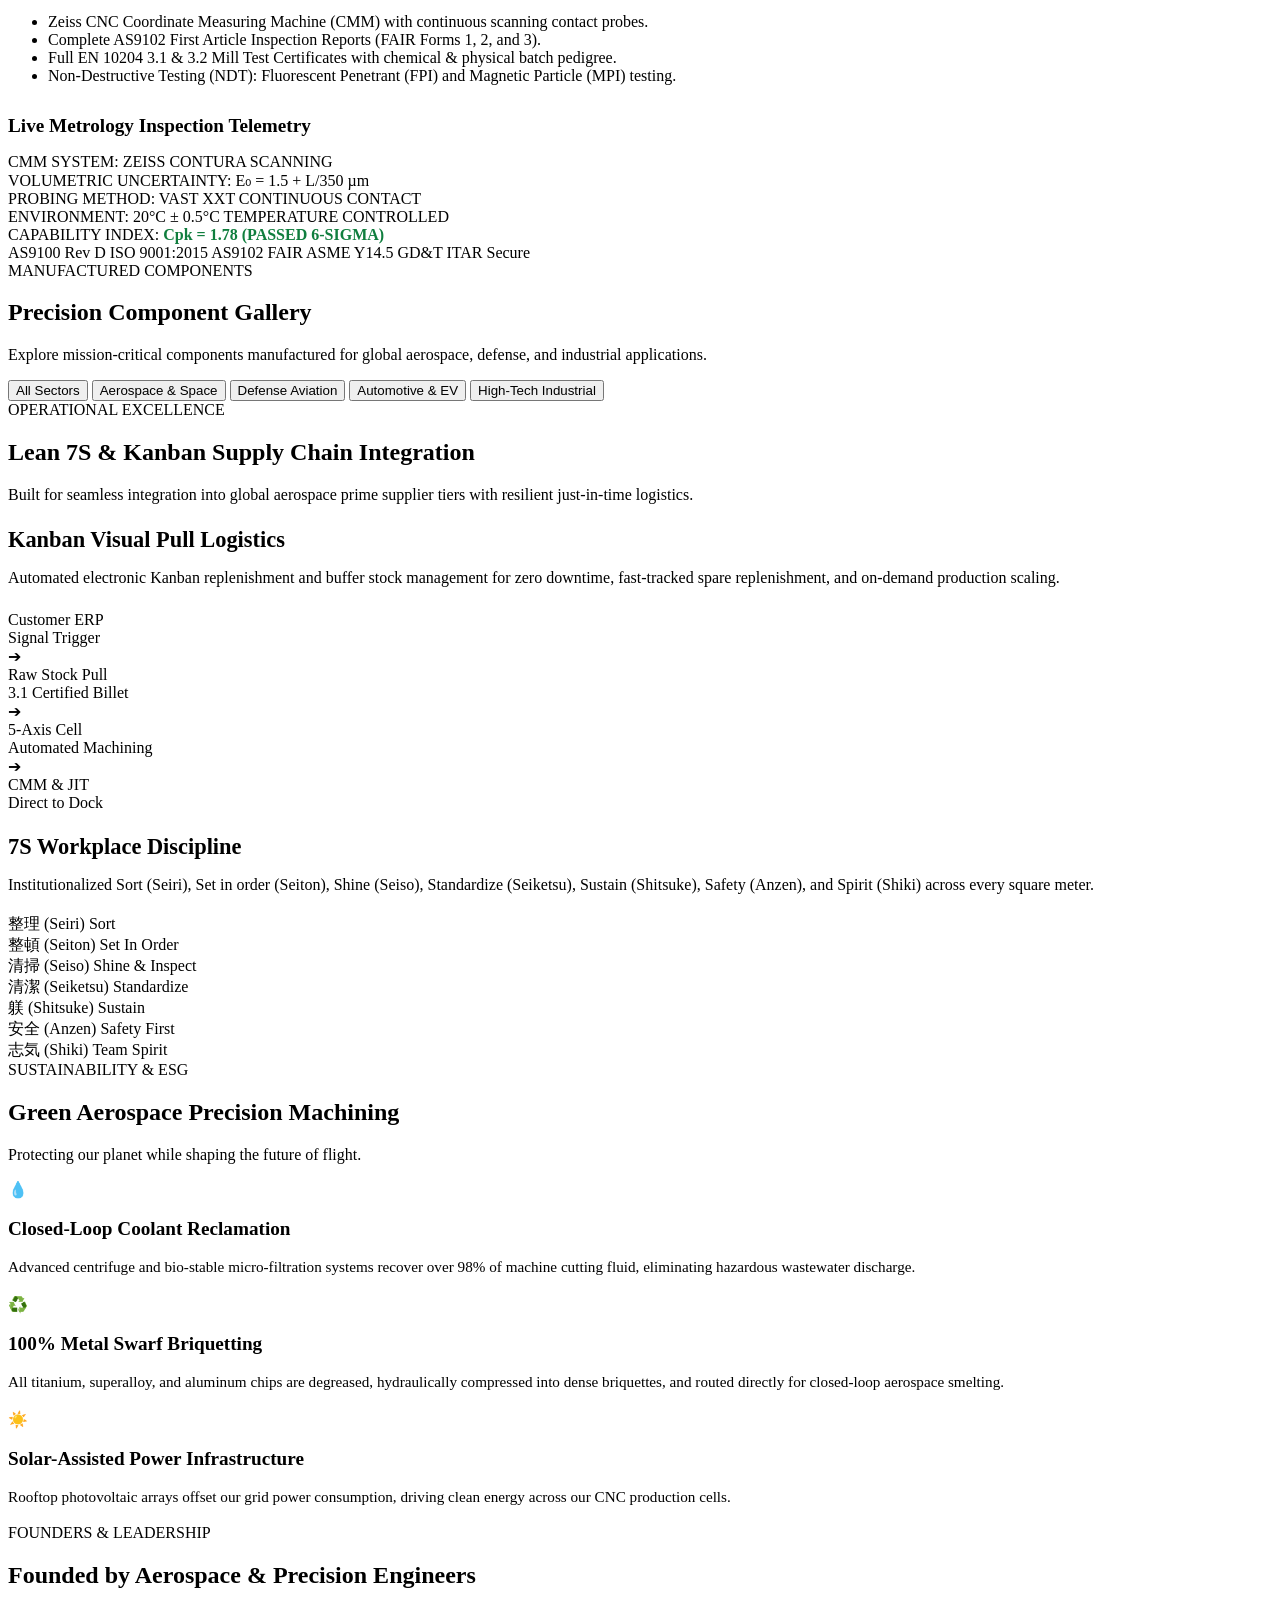
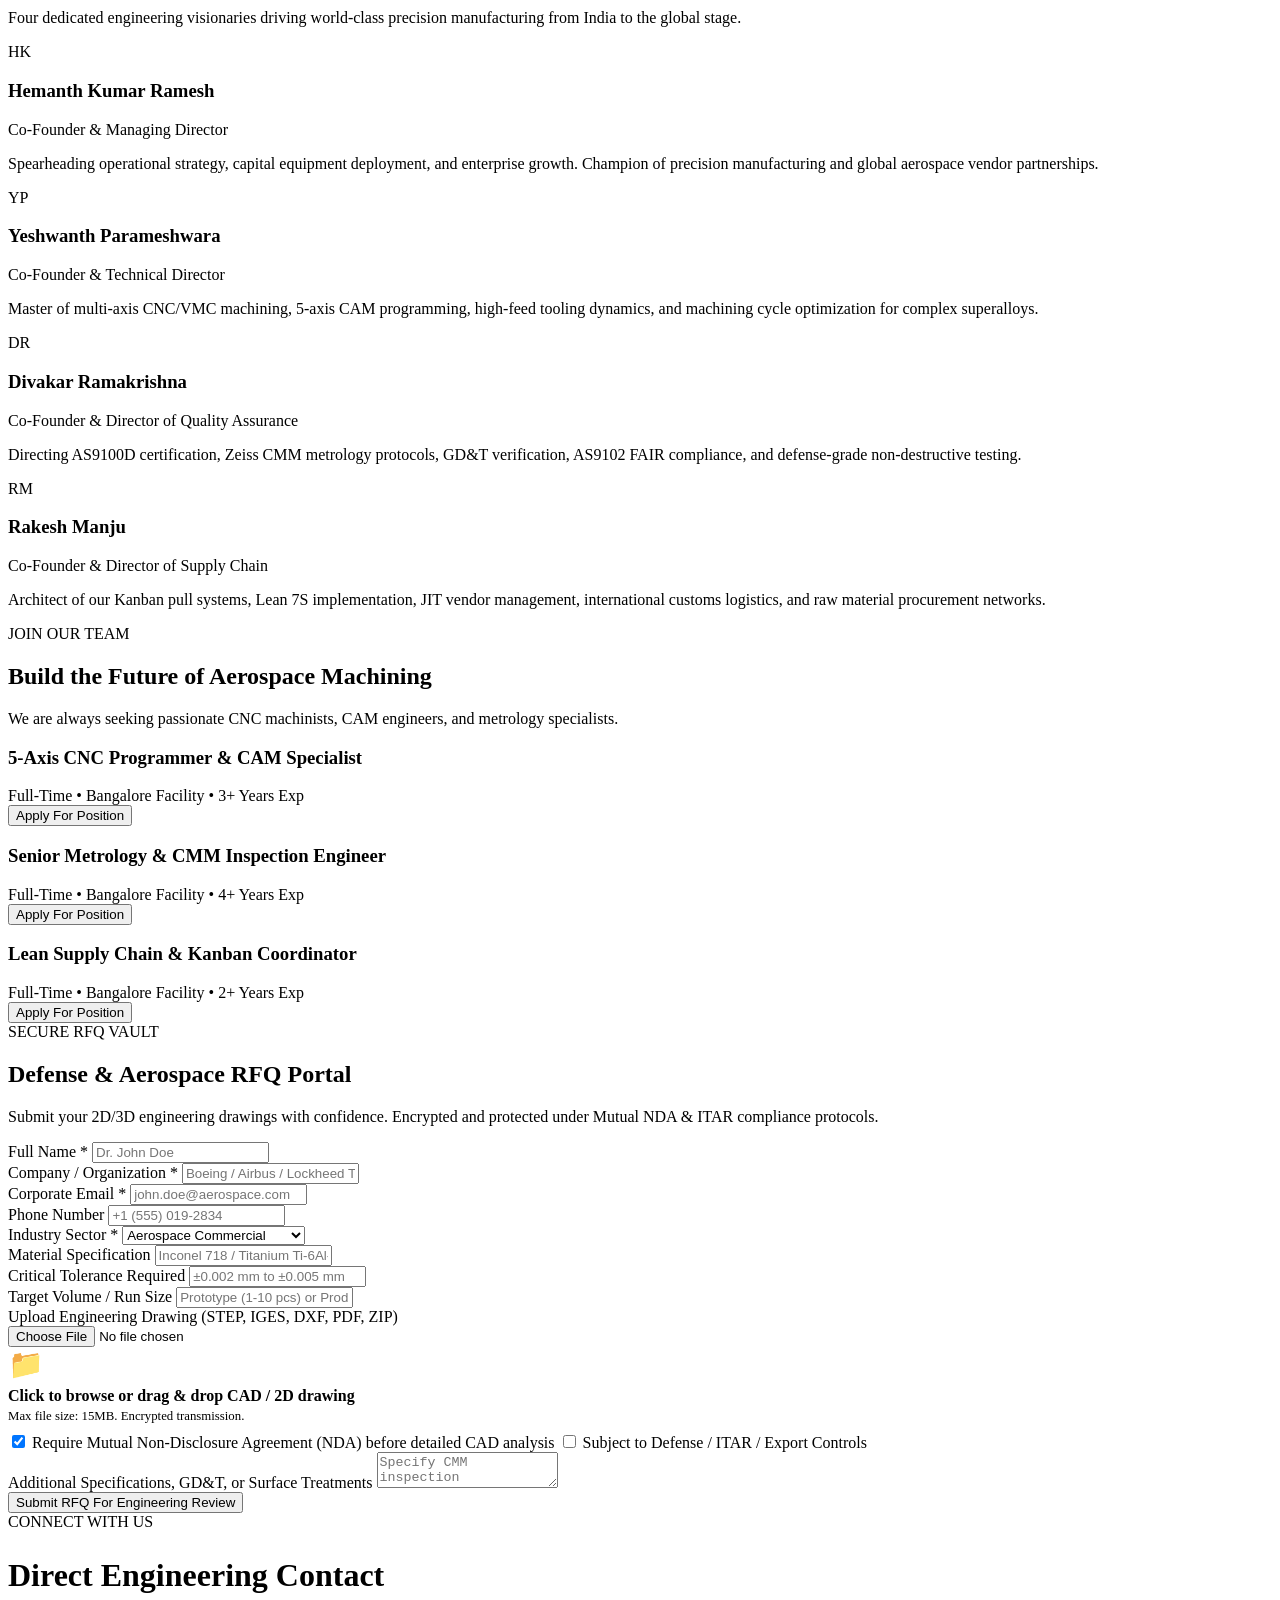
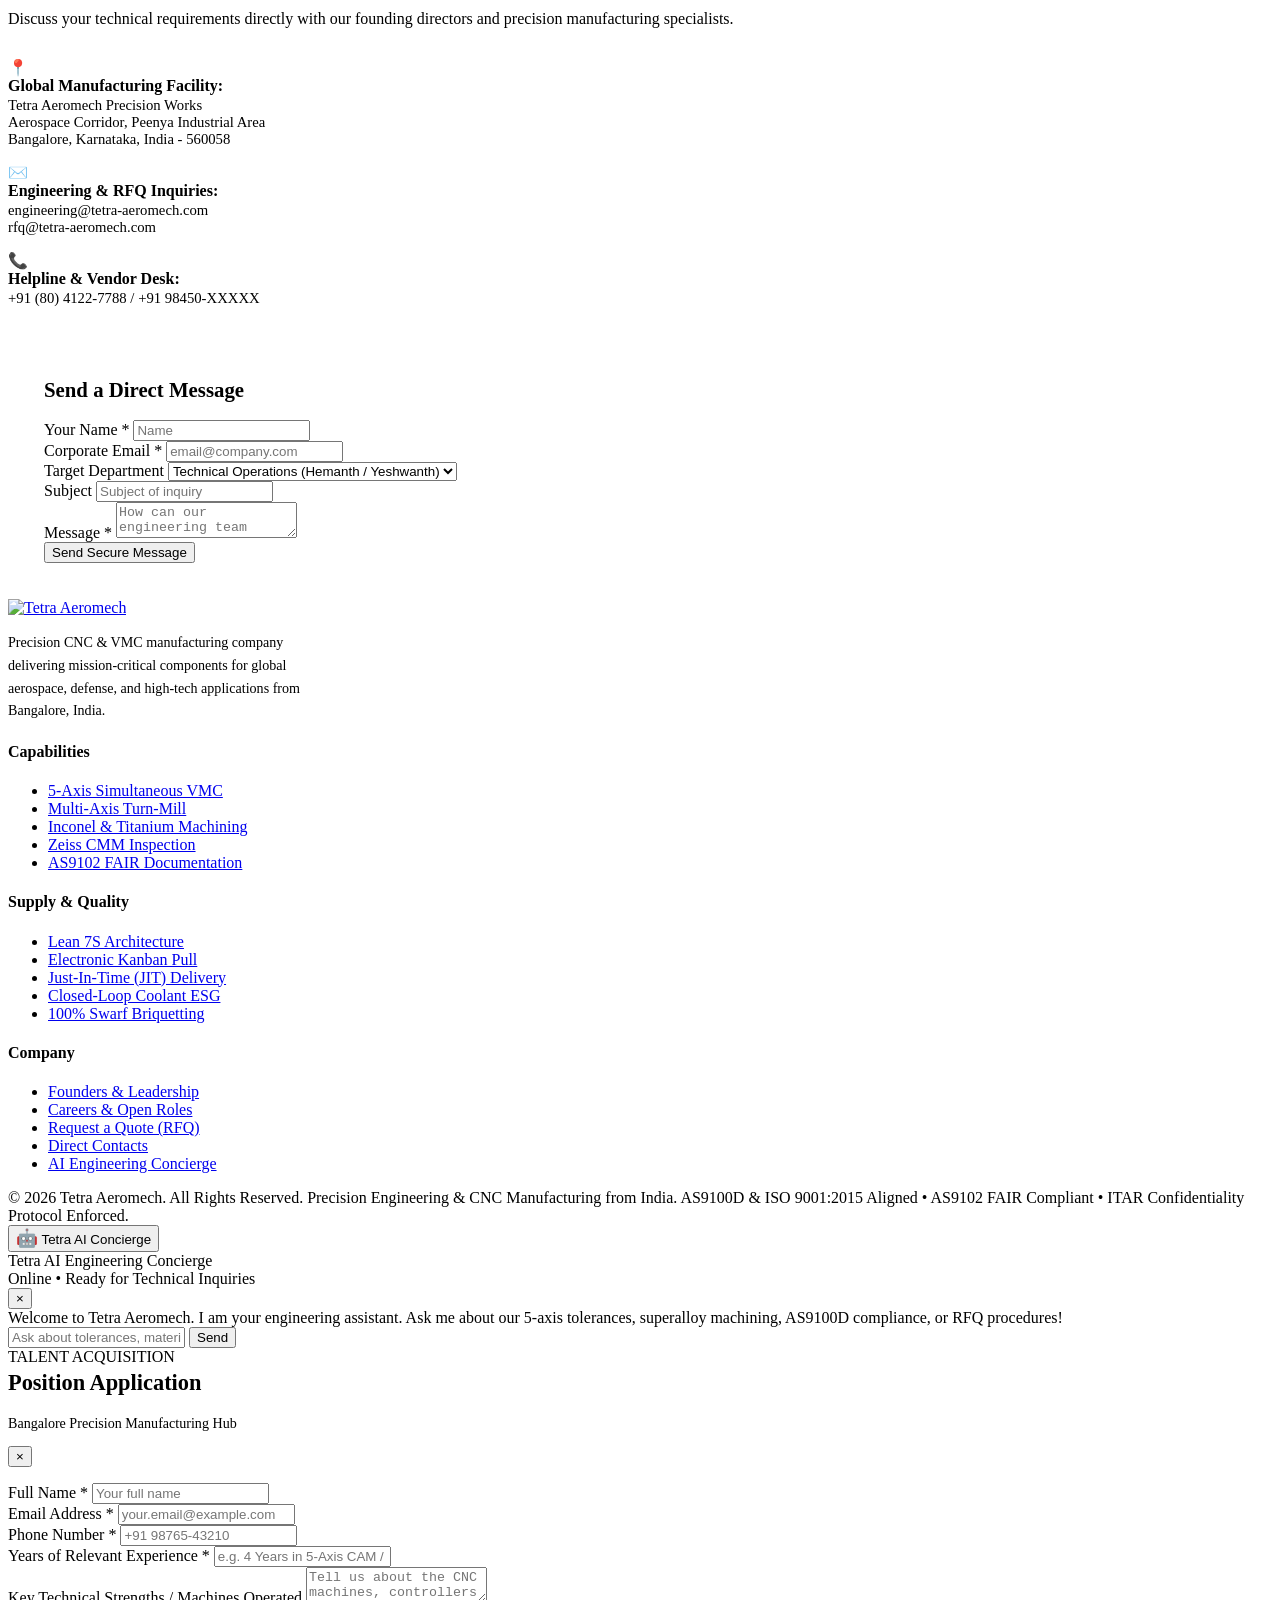
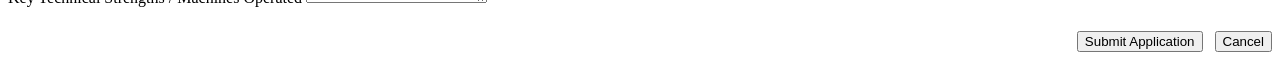
==== commit 9e028128: "feat: UX v2 - scroll-reveal animations, scroll-to-top, page progress bar, active nav, button ripple," ====
--- a/static/index.html
+++ b/static/index.html
@@ -9,9 +9,16 @@
 </head>
 <body>
 
+  <!-- Page scroll progress bar -->
+  <div class="page-progress" id="pageProgress" aria-hidden="true"></div>
+
+  <!-- Scroll to top button -->
+  <button class="scroll-top-btn" id="scrollTopBtn" aria-label="Back to top" title="Back to top">↑</button>
+
   <!-- ========================================================================
        APPLE-STYLE FROSTED HEADER & MEGA DROPDOWN NAVIGATION
        ======================================================================== -->
+
   <header class="site-header">
     <div class="container nav-bar">
       <!-- Prominent Brand Logo -->
@@ -269,26 +276,26 @@
          ======================================================================== -->
     <section class="hero-section" id="home">
       <div class="container hero-inner">
-        <div class="badge-pill" data-i18n="hero_badge">
+        <div class="badge-pill hero-animate" data-i18n="hero_badge">
           AS9100D & ISO 9001:2015 ALIGNED PRECISION MANUFACTURING
         </div>
         
-        <h1 class="hero-headline">
+        <h1 class="hero-headline hero-animate">
           Sub-Micron Precision CNC & VMC Manufacturing<br>
           <span class="text-blue">for Global Aerospace, Defense & Industrial Applications</span>
         </h1>
 
-        <p class="hero-desc" data-i18n="hero_desc">
+        <p class="hero-desc hero-animate" data-i18n="hero_desc">
           Specialized in 5-axis simultaneous machining of mission-critical, close-tolerance components manufactured to customer drawings, 3D CAD models, GD&T requirements, and aerospace material specifications. Manufactured with pride from India.
         </p>
 
-        <div class="hero-cta-row">
+        <div class="hero-cta-row hero-animate">
           <a href="#rfq" class="btn btn-primary" data-i18n="hero_cta_rfq">Launch Interactive RFQ</a>
           <a href="#capabilities" class="btn btn-secondary">Explore Capabilities Matrix</a>
         </div>
 
         <!-- Telemetry Metrics Row -->
-        <div class="metrics-row">
+        <div class="metrics-row reveal-group hero-animate">
           <div class="metric-card">
             <div class="metric-val" data-i18n="stat_tolerance_val">±0.002 mm</div>
             <div class="metric-lbl" data-i18n="stat_tolerance_lbl">Tightest Machining Tolerance</div>
@@ -314,7 +321,7 @@
          ======================================================================== -->
     <section class="capabilities-section" id="capabilities">
       <div class="container">
-        <div class="section-header">
+        <div class="section-header reveal">
           <div class="badge-pill" data-i18n="cap_section_badge">MANUFACTURING ARSENAL</div>
           <h2 class="section-title" data-i18n="cap_title">End-to-End Precision Engineering Capabilities</h2>
           <p class="section-subtitle" data-i18n="cap_subtitle">
@@ -332,7 +339,7 @@
 
         <!-- Tab 1: 5-Axis VMC -->
         <div class="tab-content active" id="tab-vmc">
-          <div class="capability-feature-grid">
+          <div class=capability-feature-grid reveal-group">
             <div>
               <h3 class="cap-detail-title">Simultaneous 5-Axis Machining Centers</h3>
               <p class="cap-detail-text">
@@ -369,7 +376,7 @@
 
         <!-- Tab 2: Turn-Mill -->
         <div class="tab-content" id="tab-turning">
-          <div class="capability-feature-grid">
+          <div class=capability-feature-grid reveal-group">
             <div>
               <h3 class="cap-detail-title">High-Precision Multi-Axis CNC Turning & Turn-Mill</h3>
               <p class="cap-detail-text">
@@ -406,7 +413,7 @@
 
         <!-- Tab 3: Superalloys -->
         <div class="tab-content" id="tab-alloys">
-          <div class="capability-feature-grid">
+          <div class=capability-feature-grid reveal-group">
             <div>
               <h3 class="cap-detail-title">Advanced Aerospace Alloys & Superalloys</h3>
               <p class="cap-detail-text">
@@ -443,7 +450,7 @@
 
         <!-- Tab 4: Finishing -->
         <div class="tab-content" id="tab-finishing">
-          <div class="capability-feature-grid">
+          <div class=capability-feature-grid reveal-group">
             <div>
               <h3 class="cap-detail-title">Deburring, Surface Finishing & Special Processes</h3>
               <p class="cap-detail-text">
@@ -485,7 +492,7 @@
          ======================================================================== -->
     <section class="metrology-section" id="metrology">
       <div class="container">
-        <div class="metrology-grid">
+        <div class=metrology-grid reveal-group">
           <div>
             <div class="badge-pill" data-i18n="metro_badge">METROLOGY & DEFENSE COMPLIANCE</div>
             <h2 class="section-title" data-i18n="metro_title">Zero-Defect Quality Assurance & AS9102 FAIR</h2>
@@ -554,7 +561,7 @@
          ======================================================================== -->
     <section class="components-section" id="components">
       <div class="container">
-        <div class="section-header">
+        <div class="section-header reveal">
           <div class="badge-pill" data-i18n="gallery_badge">MANUFACTURED COMPONENTS</div>
           <h2 class="section-title" data-i18n="gallery_title">Precision Component Gallery</h2>
           <p class="section-subtitle" data-i18n="gallery_subtitle">
@@ -582,7 +589,7 @@
          ======================================================================== -->
     <section class="supply-section" id="supply-chain">
       <div class="container">
-        <div class="section-header">
+        <div class="section-header reveal">
           <div class="badge-pill" data-i18n="supply_badge">OPERATIONAL EXCELLENCE</div>
           <h2 class="section-title" data-i18n="supply_title">Lean 7S & Kanban Supply Chain Integration</h2>
           <p class="section-subtitle" data-i18n="supply_subtitle">
@@ -668,7 +675,7 @@
          ======================================================================== -->
     <section class="sustainability-section" id="sustainability">
       <div class="container">
-        <div class="section-header">
+        <div class="section-header reveal">
           <div class="badge-pill" data-i18n="esg_badge">SUSTAINABILITY & ESG</div>
           <h2 class="section-title" data-i18n="esg_title">Green Aerospace Precision Machining</h2>
           <p class="section-subtitle" data-i18n="esg_subtitle">
@@ -676,7 +683,7 @@
           </p>
         </div>
 
-        <div class="esg-grid">
+        <div class=esg-grid reveal-group">
           <div class="esg-card">
             <div class="esg-icon-wrap">💧</div>
             <h3 style="font-size: 1.2rem; margin-bottom: 10px;" data-i18n="esg_p1_title">Closed-Loop Coolant Reclamation</h3>
@@ -709,7 +716,7 @@
          ======================================================================== -->
     <section class="leadership-section" id="leadership">
       <div class="container">
-        <div class="section-header">
+        <div class="section-header reveal">
           <div class="badge-pill" data-i18n="leaders_badge">FOUNDERS & LEADERSHIP</div>
           <h2 class="section-title" data-i18n="leaders_title">Founded by Aerospace & Precision Engineers</h2>
           <p class="section-subtitle" data-i18n="leaders_subtitle">
@@ -717,7 +724,7 @@
           </p>
         </div>
 
-        <div class="leaders-grid">
+        <div class=leaders-grid reveal-group">
           <!-- Founder 1 -->
           <div class="leader-card">
             <div class="leader-avatar-initials">HK</div>
@@ -766,7 +773,7 @@
          ======================================================================== -->
     <section class="careers-section" id="careers">
       <div class="container">
-        <div class="section-header">
+        <div class="section-header reveal">
           <div class="badge-pill" data-i18n="careers_badge">JOIN OUR TEAM</div>
           <h2 class="section-title" data-i18n="careers_title">Build the Future of Aerospace Machining</h2>
           <p class="section-subtitle" data-i18n="careers_subtitle">
@@ -807,7 +814,7 @@
          ======================================================================== -->
     <section class="rfq-section" id="rfq">
       <div class="container">
-        <div class="section-header">
+        <div class="section-header reveal">
           <div class="badge-pill">SECURE RFQ VAULT</div>
           <h2 class="section-title" data-i18n="rfq_modal_title">Defense & Aerospace RFQ Portal</h2>
           <p class="section-subtitle" data-i18n="rfq_modal_sub">
@@ -909,7 +916,7 @@
          ======================================================================== -->
     <section class="contact-section" id="contact">
       <div class="container">
-        <div class="contact-layout">
+        <div class=contact-layout reveal-group">
           <div class="contact-info-card">
             <div class="badge-pill">CONNECT WITH US</div>
             <h2 style="font-size: 2rem; margin-bottom: 14px;">Direct Engineering Contact</h2>
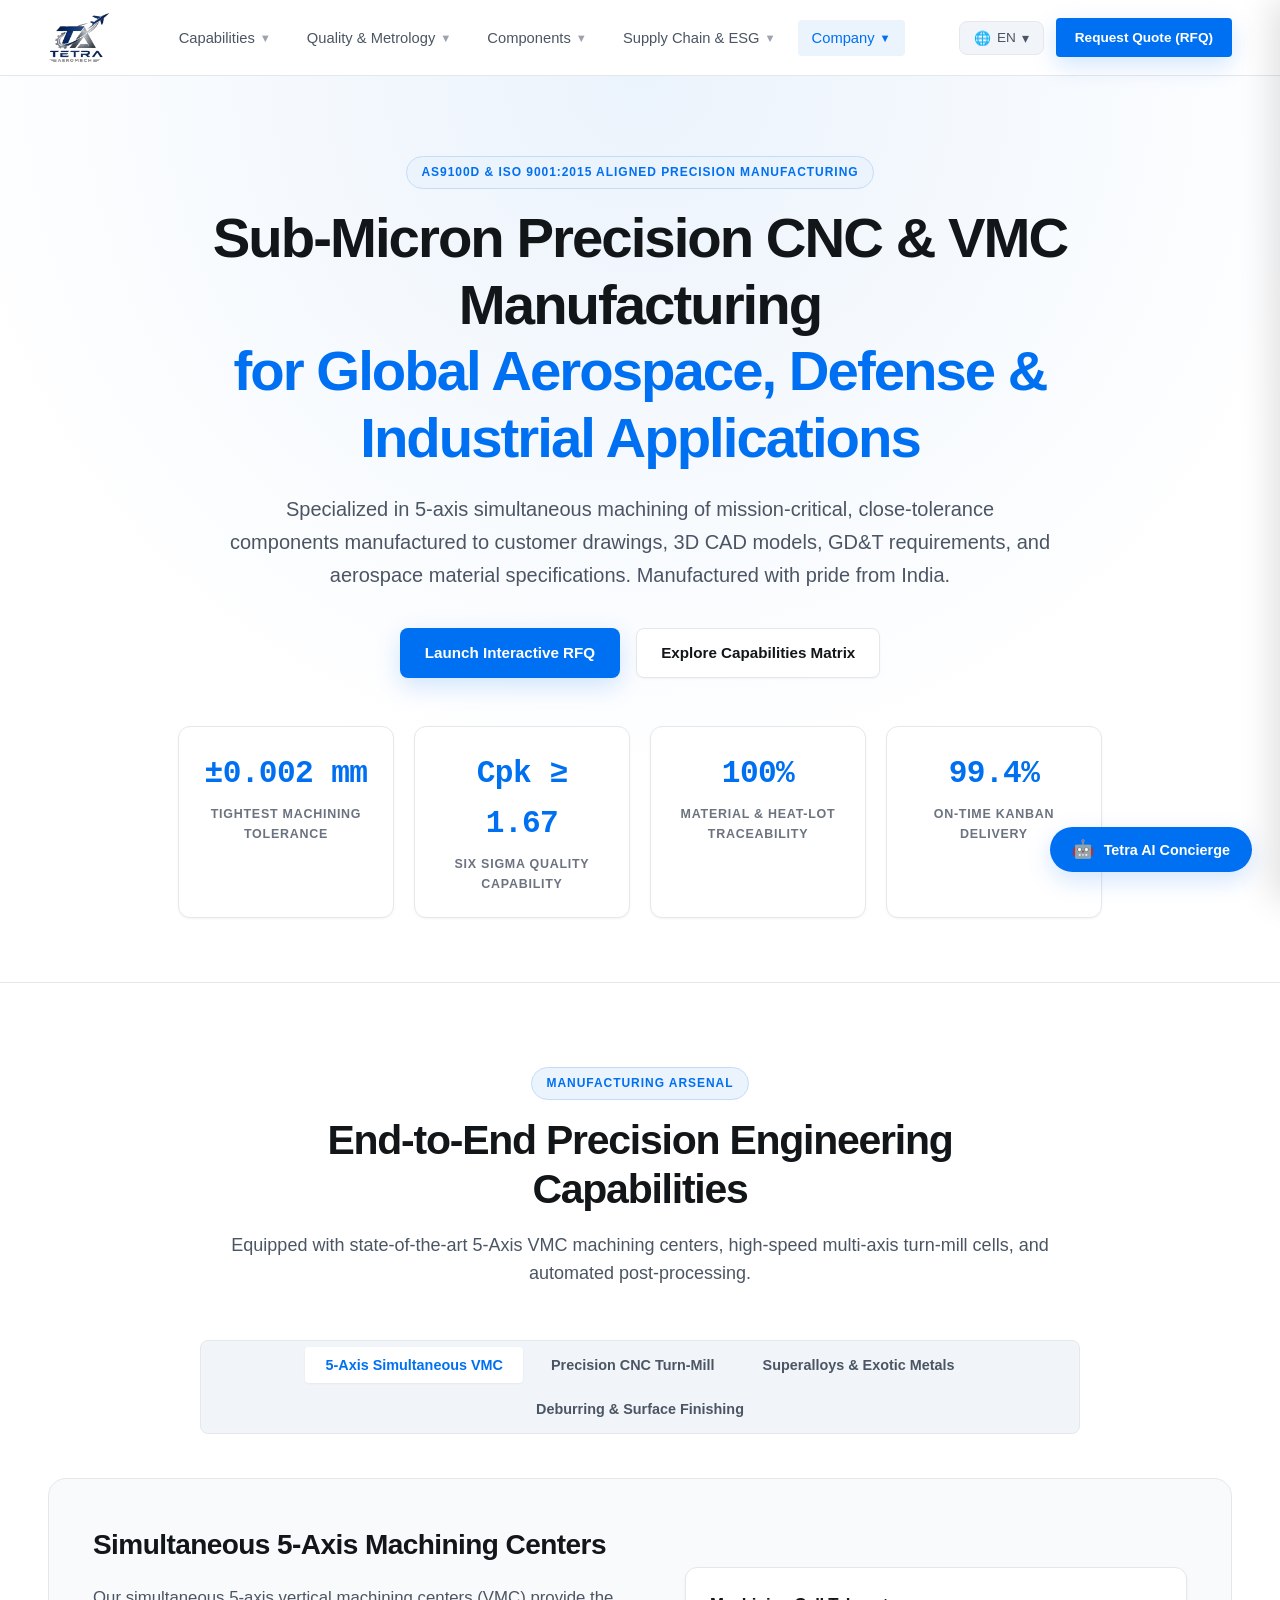
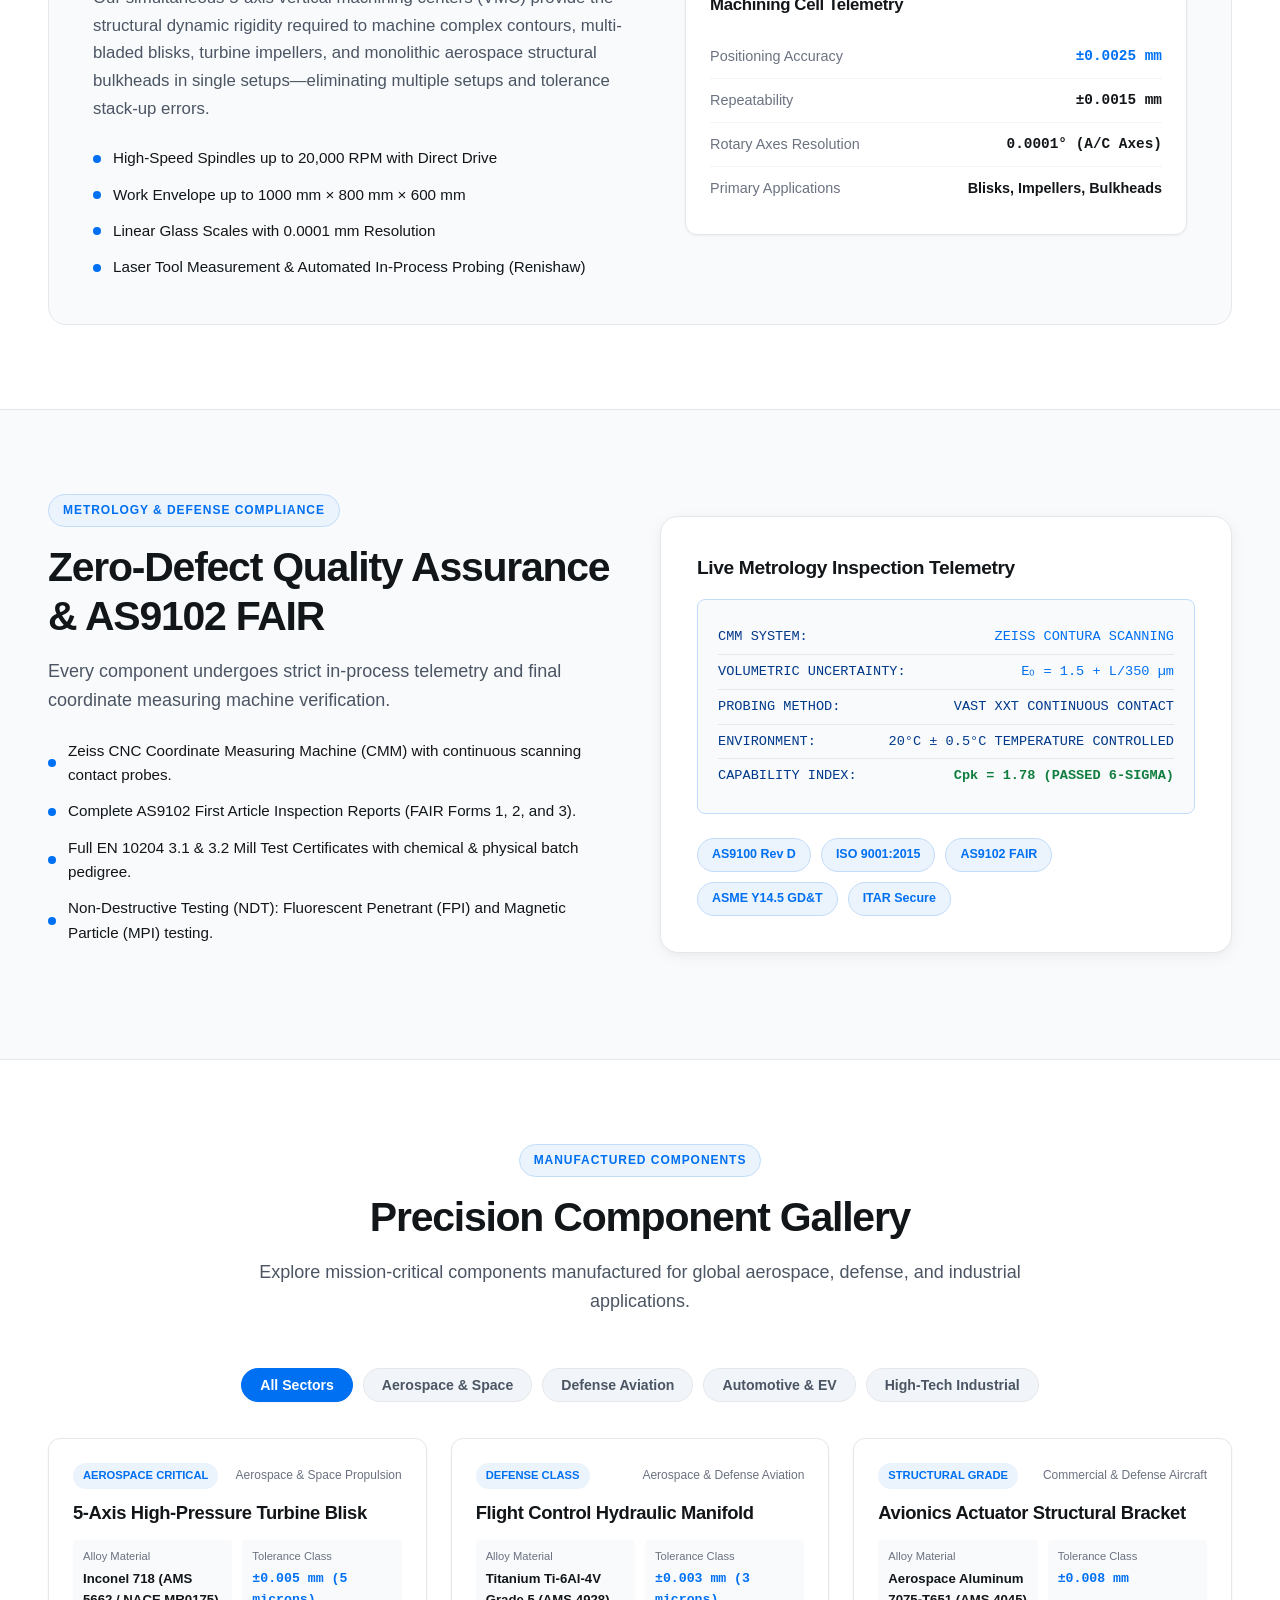
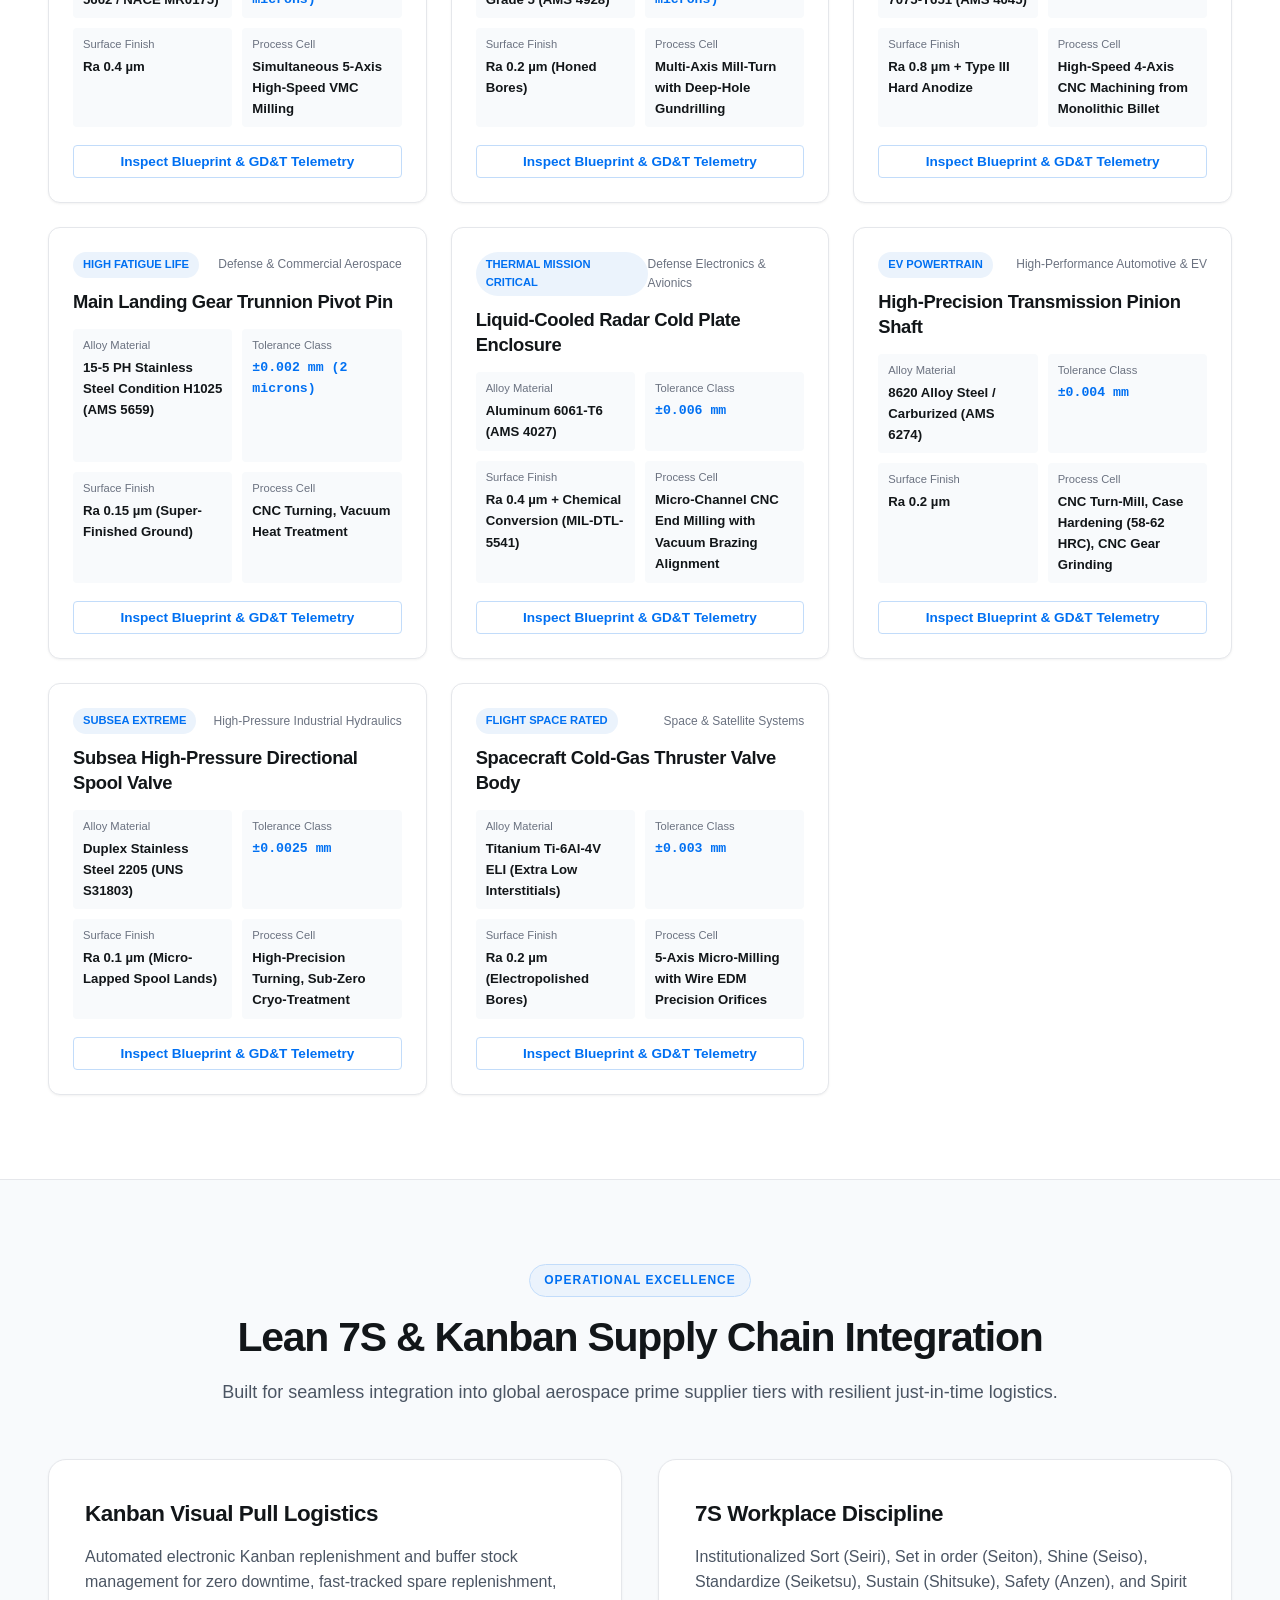
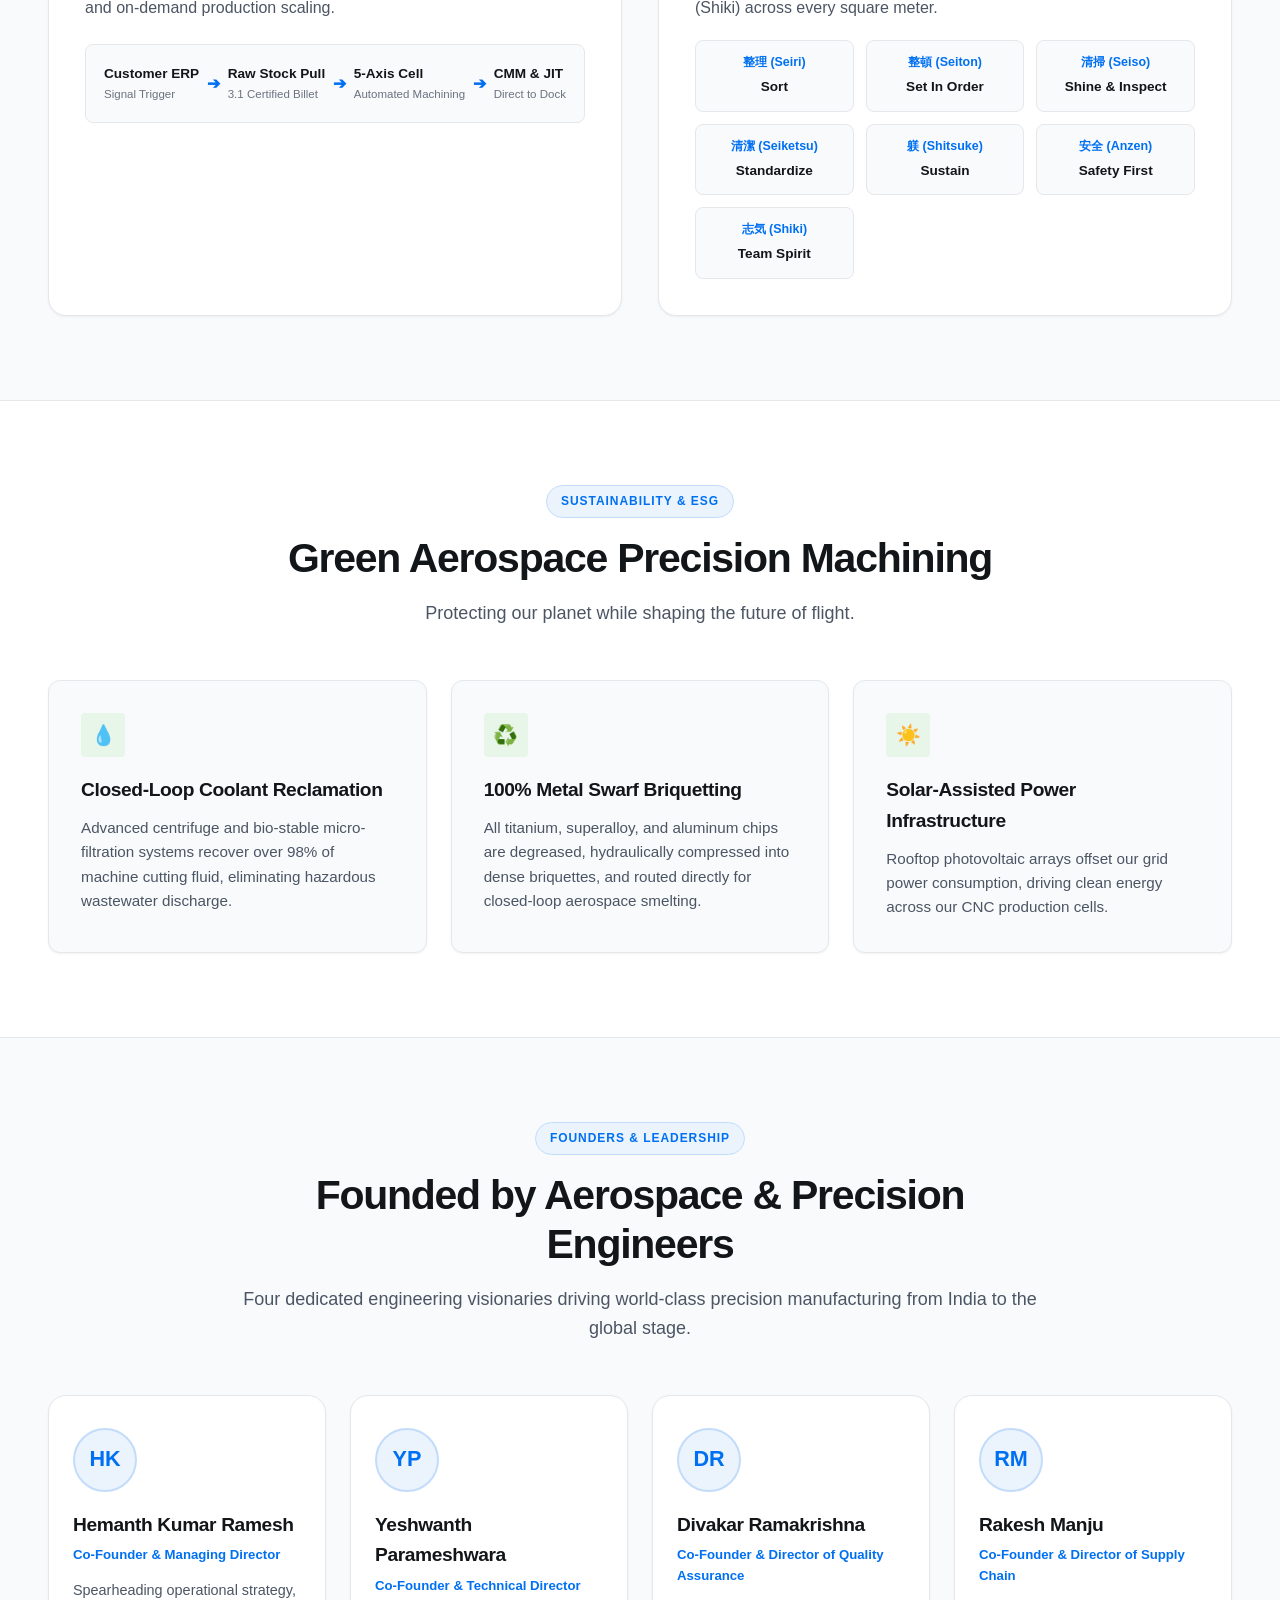
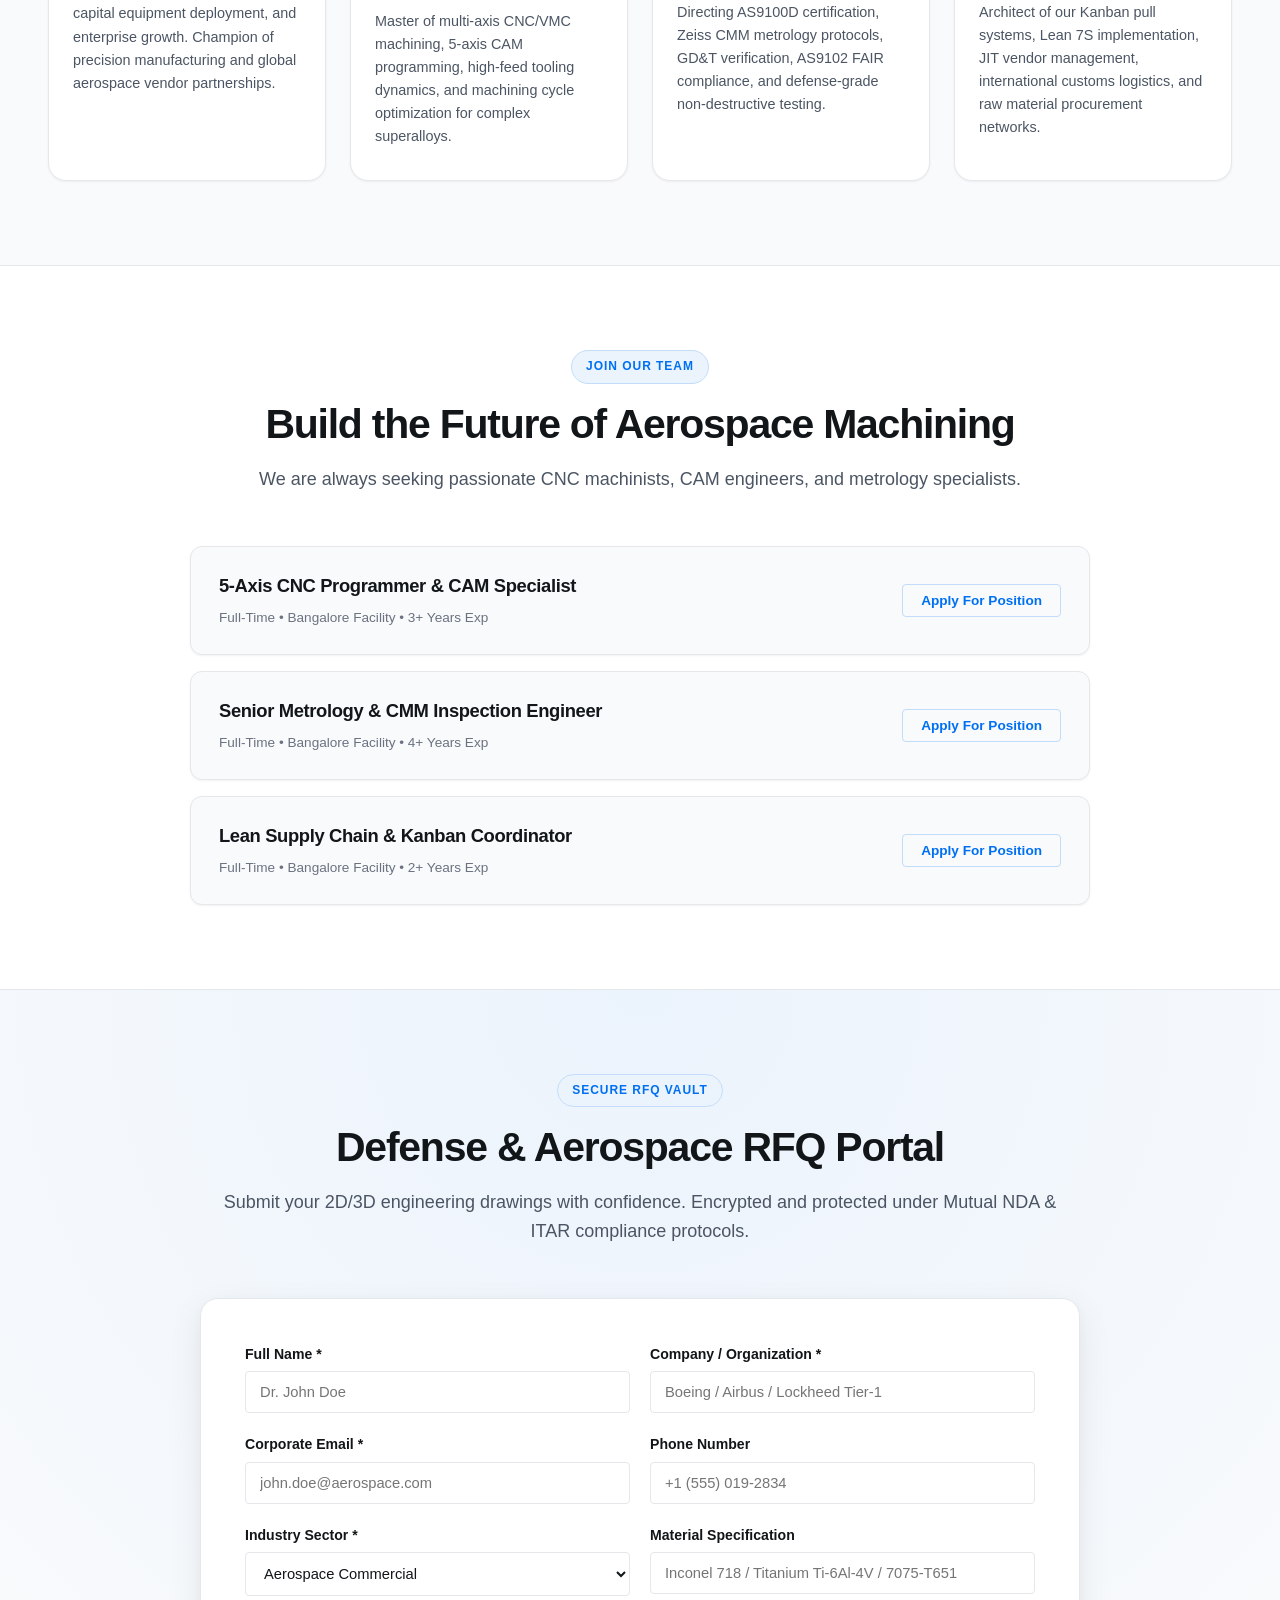
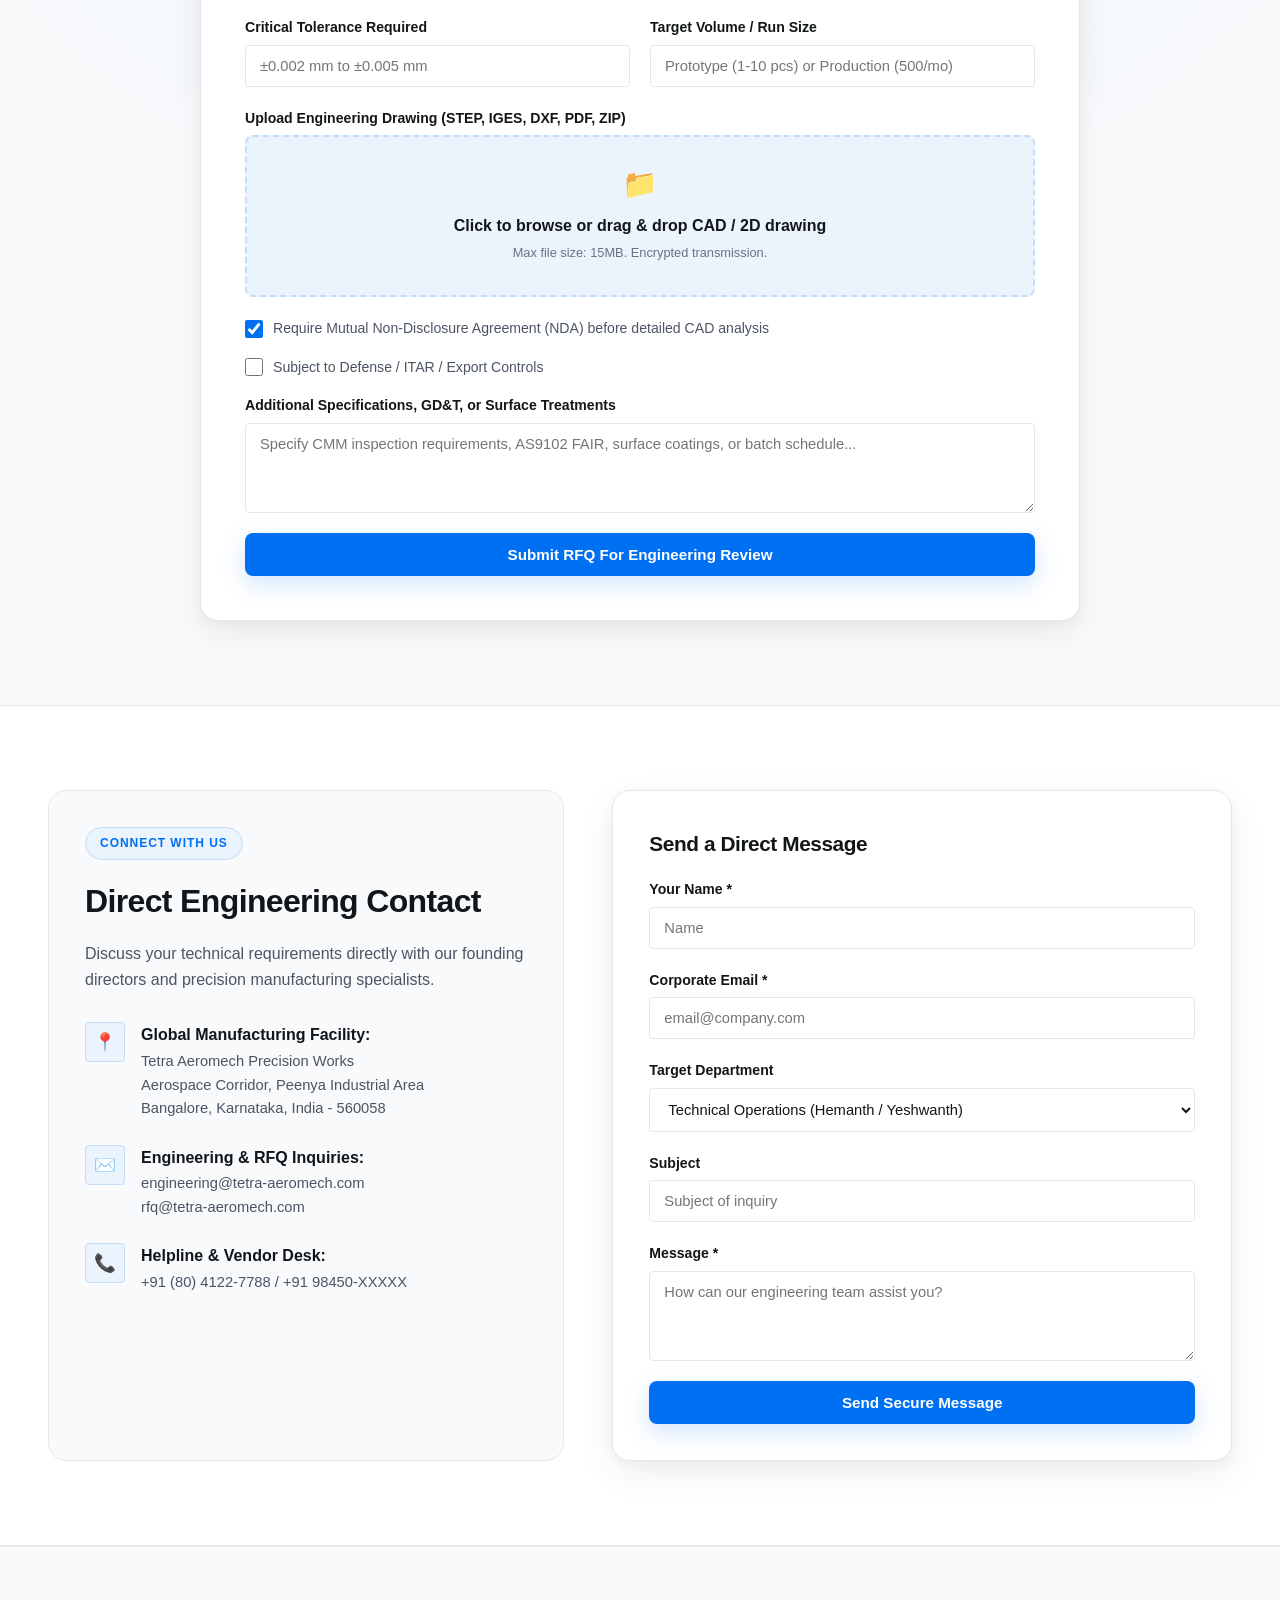
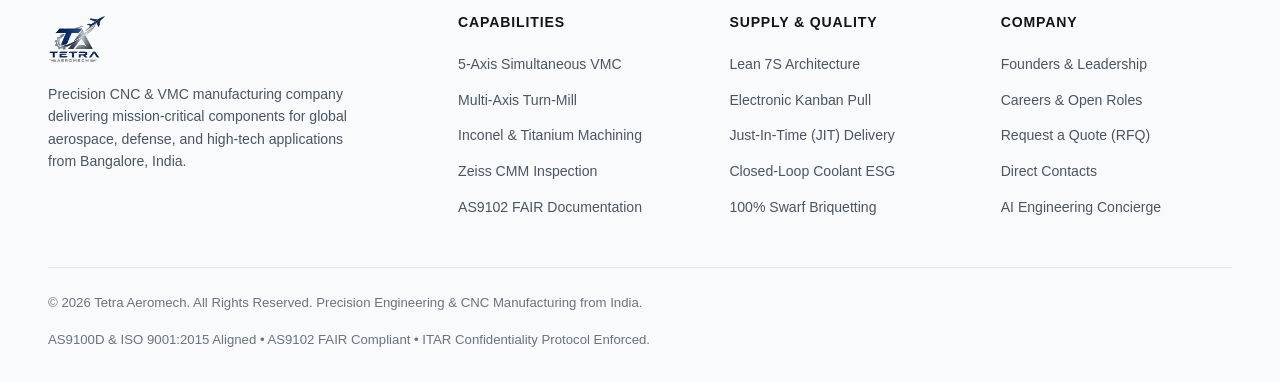
==== commit 27777121: "feat: complete iOS and Android mobile optimization - safe area insets, touch gestures, native bottom" ====
--- a/static/index.html
+++ b/static/index.html
@@ -2,9 +2,18 @@
 <html lang="en">
 <head>
   <meta charset="UTF-8">
-  <meta name="viewport" content="width=device-width, initial-scale=1.0">
+  <meta name="viewport" content="width=device-width, initial-scale=1.0, viewport-fit=cover">
+  <meta name="theme-color" content="#FFFFFF" media="(prefers-color-scheme: light)">
+  <meta name="theme-color" content="#0070F2" media="(prefers-color-scheme: dark)">
+  <meta name="apple-mobile-web-app-capable" content="yes">
+  <meta name="apple-mobile-web-app-status-bar-style" content="default">
+  <meta name="apple-mobile-web-app-title" content="Tetra Aeromech">
+  <meta name="format-detection" content="telephone=no">
+  <meta name="mobile-web-app-capable" content="yes">
   <title>Tetra Aeromech | Sub-Micron Precision CNC & VMC Manufacturing</title>
   <meta name="description" content="Precision Engineering & 5-Axis CNC/VMC Machining for Aerospace, Defense, Automotive & Industrial Applications. AS9100D aligned, AS9102 FAIR compliant, manufacturing from Bangalore, India.">
+  <link rel="icon" type="image/png" href="/images/logo.png">
+  <link rel="apple-touch-icon" href="/images/logo.png">
   <link rel="stylesheet" href="/css/styles.css">
 </head>
 <body>
@@ -257,17 +266,94 @@
     </div>
   </header>
 
-  <!-- Mobile Drawer Menu -->
-  <div class="mobile-drawer" id="mobileDrawer">
-    <a href="#capabilities" class="mobile-link" data-i18n="nav_capabilities">Capabilities</a>
-    <a href="#metrology" class="mobile-link" data-i18n="nav_metrology">Quality & Metrology</a>
-    <a href="#components" class="mobile-link" data-i18n="nav_components">Components</a>
-    <a href="#supply-chain" class="mobile-link" data-i18n="nav_supply_chain">Supply Chain & 7S</a>
-    <a href="#sustainability" class="mobile-link" data-i18n="nav_sustainability">Sustainability</a>
-    <a href="#leadership" class="mobile-link" data-i18n="nav_leadership">Leadership</a>
-    <a href="#careers" class="mobile-link" data-i18n="nav_careers">Careers</a>
-    <a href="#contact" class="mobile-link" data-i18n="nav_contact">Contact</a>
-    <a href="#rfq" class="btn btn-primary" data-i18n="nav_rfq_btn">Request Quote (RFQ)</a>
+  <!-- Mobile Drawer Backdrop Overlay -->
+  <div class="mobile-drawer-overlay" id="mobileDrawerOverlay"></div>
+
+  <!-- Mobile Drawer Menu (iOS / Android Native Experience) -->
+  <div class="mobile-drawer" id="mobileDrawer" role="dialog" aria-modal="true" aria-label="Navigation Menu">
+    <div class="mobile-drawer-top">
+      <div class="mobile-drawer-brand">
+        <img src="/images/logo.png" alt="Tetra Aeromech" class="mobile-drawer-logo">
+        <div class="mobile-drawer-caption">Precision CNC & VMC</div>
+      </div>
+      <button class="mobile-drawer-close" id="mobileDrawerClose" aria-label="Close Navigation Menu">✕</button>
+    </div>
+
+    <nav class="mobile-nav-list">
+      <a href="#capabilities" class="mobile-nav-item">
+        <span class="mobile-nav-icon">⚙️</span>
+        <div class="mobile-nav-content">
+          <div class="mobile-nav-title" data-i18n="nav_capabilities">Capabilities</div>
+          <div class="mobile-nav-sub">5-Axis VMC & CNC Turn-Mill</div>
+        </div>
+        <span class="mobile-nav-arrow">›</span>
+      </a>
+      <a href="#metrology" class="mobile-nav-item">
+        <span class="mobile-nav-icon">📐</span>
+        <div class="mobile-nav-content">
+          <div class="mobile-nav-title" data-i18n="nav_metrology">Quality & Metrology</div>
+          <div class="mobile-nav-sub">Zeiss CMM & AS9102 FAIR</div>
+        </div>
+        <span class="mobile-nav-arrow">›</span>
+      </a>
+      <a href="#components" class="mobile-nav-item">
+        <span class="mobile-nav-icon">🔩</span>
+        <div class="mobile-nav-content">
+          <div class="mobile-nav-title" data-i18n="nav_components">Components</div>
+          <div class="mobile-nav-sub">Aerospace & Defense Parts</div>
+        </div>
+        <span class="mobile-nav-arrow">›</span>
+      </a>
+      <a href="#supply-chain" class="mobile-nav-item">
+        <span class="mobile-nav-icon">⚡</span>
+        <div class="mobile-nav-content">
+          <div class="mobile-nav-title" data-i18n="nav_supply_chain">Supply Chain & 7S</div>
+          <div class="mobile-nav-sub">Lean Kanban & Traceability</div>
+        </div>
+        <span class="mobile-nav-arrow">›</span>
+      </a>
+      <a href="#sustainability" class="mobile-nav-item">
+        <span class="mobile-nav-icon">🌱</span>
+        <div class="mobile-nav-content">
+          <div class="mobile-nav-title" data-i18n="nav_sustainability">Sustainability</div>
+          <div class="mobile-nav-sub">Closed-Loop & Swarf Recycling</div>
+        </div>
+        <span class="mobile-nav-arrow">›</span>
+      </a>
+      <a href="#leadership" class="mobile-nav-item">
+        <span class="mobile-nav-icon">👥</span>
+        <div class="mobile-nav-content">
+          <div class="mobile-nav-title" data-i18n="nav_leadership">Leadership</div>
+          <div class="mobile-nav-sub">4 Aerospace Co-Founders</div>
+        </div>
+        <span class="mobile-nav-arrow">›</span>
+      </a>
+      <a href="#careers" class="mobile-nav-item">
+        <span class="mobile-nav-icon">💼</span>
+        <div class="mobile-nav-content">
+          <div class="mobile-nav-title" data-i18n="nav_careers">Careers</div>
+          <div class="mobile-nav-sub">Engineering & Machining Roles</div>
+        </div>
+        <span class="mobile-nav-arrow">›</span>
+      </a>
+      <a href="#contact" class="mobile-nav-item">
+        <span class="mobile-nav-icon">📍</span>
+        <div class="mobile-nav-content">
+          <div class="mobile-nav-title" data-i18n="nav_contact">Contact Facility</div>
+          <div class="mobile-nav-sub">Bangalore Plant & Vendor Desk</div>
+        </div>
+        <span class="mobile-nav-arrow">›</span>
+      </a>
+    </nav>
+
+    <div class="mobile-drawer-actions">
+      <button class="btn btn-outline btn-block mobile-chat-btn" id="mobileChatLauncher">
+        🤖 <span>Ask Tetra AI Concierge</span>
+      </button>
+      <a href="#rfq" class="btn btn-primary btn-block mobile-rfq-btn" data-i18n="nav_rfq_btn">
+        Request Precision Quote (RFQ)
+      </a>
+    </div>
   </div>
 
   <main>
--- a/css/styles.css
+++ b/css/styles.css
@@ -0,0 +1,2327 @@
+/* ==========================================================================
+   TETRA AEROMECH - Precision CNC & VMC Manufacturing
+   Apple & SAP Bright Enterprise Design System
+   Clean White • SAP Vibrant Blue (#0070F2) • SF Pro / Apple Typography • Zero Clutter
+   ========================================================================== */
+
+:root {
+  /* Bright Palette (Apple & SAP Inspired) */
+  --bg-white: #FFFFFF;
+  --bg-canvas: #F8FAFC;
+  --bg-subtle: #F1F5F9;
+  --bg-card: #FFFFFF;
+  --bg-card-hover: #F8FAFC;
+
+  /* SAP Vibrant Enterprise Blue */
+  --sap-blue: #0070F2;
+  --sap-blue-hover: #0057C2;
+  --sap-blue-dark: #00388A;
+  --sap-blue-light: #EBF3FC;
+  --sap-blue-border: #C2DCFA;
+
+  /* Precision Accents */
+  --accent-cyan: #00A3C4;
+  --accent-cyan-light: #E0F7FA;
+  --accent-green: #107E3E;
+  --accent-green-light: #E8F5E9;
+
+  /* Neutral Typography */
+  --text-primary: #121619;
+  --text-secondary: #4B5563;
+  --text-muted: #6B7280;
+  --text-light: #9CA3AF;
+
+  /* Hairline Borders */
+  --border-subtle: #E5E7EB;
+  --border-light: #F3F4F6;
+  --border-blue: rgba(0, 112, 242, 0.25);
+
+  /* Apple-Grade Elevation & Soft Shadows */
+  --shadow-sm: 0 1px 3px rgba(0, 0, 0, 0.04), 0 1px 2px rgba(0, 0, 0, 0.02);
+  --shadow-md: 0 4px 16px rgba(0, 0, 0, 0.05), 0 2px 4px rgba(0, 0, 0, 0.02);
+  --shadow-lg: 0 12px 36px rgba(0, 0, 0, 0.07), 0 4px 12px rgba(0, 0, 0, 0.03);
+  --shadow-blue: 0 8px 24px rgba(0, 112, 242, 0.18);
+
+  /* Aerospace Typography Stack */
+  --font-sans: -apple-system, BlinkMacSystemFont, "SF Pro Display", "SF Pro Text", "Segoe UI", Roboto, Helvetica, Arial, sans-serif;
+  --font-mono: "SF Mono", Monaco, "Cascadia Code", "Fira Code", monospace;
+
+  /* Layout Dimensions */
+  --container-max: 1240px;
+  --nav-height: 76px;
+  --radius-xs: 4px;
+  --radius-sm: 8px;
+  --radius-md: 12px;
+  --radius-lg: 18px;
+  --radius-full: 9999px;
+
+  --transition-fast: 0.2s cubic-bezier(0.16, 1, 0.3, 1);
+  --transition-smooth: 0.3s cubic-bezier(0.16, 1, 0.3, 1);
+
+  /* iOS & Android Safe Area Insets */
+  --safe-top: env(safe-area-inset-top, 0px);
+  --safe-bottom: env(safe-area-inset-bottom, 0px);
+  --safe-left: env(safe-area-inset-left, 0px);
+  --safe-right: env(safe-area-inset-right, 0px);
+}
+
+/* Reset & Global */
+*, *::before, *::after {
+  box-sizing: border-box;
+  margin: 0;
+  padding: 0;
+}
+
+html {
+  scroll-behavior: smooth;
+  font-size: 16px;
+  background-color: var(--bg-white);
+  color-scheme: light;
+  -webkit-text-size-adjust: 100%;
+  text-size-adjust: 100%;
+  -webkit-tap-highlight-color: transparent;
+}
+
+body {
+  font-family: var(--font-sans);
+  background-color: var(--bg-canvas);
+  color: var(--text-primary);
+  line-height: 1.6;
+  -webkit-font-smoothing: antialiased;
+  -moz-osx-font-smoothing: grayscale;
+  overflow-x: hidden;
+  position: relative;
+  -webkit-overflow-scrolling: touch;
+}
+
+/* Scroll Lock when Mobile Drawer or Chat is open */
+body.menu-open,
+body.chat-modal-open {
+  overflow: hidden !important;
+  touch-action: none;
+}
+
+/* Fast touch responsiveness without 300ms tap delay */
+button, a, input, select, textarea {
+  touch-action: manipulation;
+  -webkit-tap-highlight-color: transparent;
+}
+
+/* Container */
+.container {
+  width: 100%;
+  max-width: var(--container-max);
+  margin: 0 auto;
+  padding: 0 28px;
+}
+
+/* Typography Helpers */
+h1, h2, h3, h4, h5 {
+  font-weight: 700;
+  color: var(--text-primary);
+  letter-spacing: -0.02em;
+}
+
+.font-mono {
+  font-family: var(--font-mono);
+}
+
+.text-blue {
+  color: var(--sap-blue) !important;
+}
+
+.text-cyan {
+  color: var(--accent-cyan) !important;
+}
+
+/* Buttons */
+.btn {
+  display: inline-flex;
+  align-items: center;
+  justify-content: center;
+  gap: 8px;
+  font-size: 0.95rem;
+  font-weight: 600;
+  padding: 12px 24px;
+  border-radius: var(--radius-sm);
+  text-decoration: none;
+  cursor: pointer;
+  transition: all var(--transition-fast);
+  border: 1px solid transparent;
+  outline: none;
+}
+
+.btn-primary {
+  background-color: var(--sap-blue);
+  color: #FFFFFF;
+  box-shadow: var(--shadow-blue);
+}
+
+.btn-primary:hover {
+  background-color: var(--sap-blue-hover);
+  transform: translateY(-1px);
+  box-shadow: 0 10px 28px rgba(0, 112, 242, 0.28);
+}
+
+.btn-secondary {
+  background-color: var(--bg-white);
+  color: var(--text-primary);
+  border: 1px solid var(--border-subtle);
+  box-shadow: var(--shadow-sm);
+}
+
+.btn-secondary:hover {
+  background-color: var(--bg-subtle);
+  border-color: var(--text-light);
+  transform: translateY(-1px);
+}
+
+.btn-outline {
+  background-color: transparent;
+  color: var(--sap-blue);
+  border: 1px solid var(--sap-blue-border);
+}
+
+.btn-outline:hover {
+  background-color: var(--sap-blue-light);
+  border-color: var(--sap-blue);
+}
+
+.btn-sm {
+  font-size: 0.85rem;
+  padding: 8px 18px;
+  border-radius: var(--radius-xs);
+}
+
+.btn-xs {
+  font-size: 0.75rem;
+  padding: 6px 14px;
+  border-radius: var(--radius-xs);
+}
+
+.btn-block {
+  width: 100%;
+}
+
+/* Badges */
+.badge-pill {
+  display: inline-flex;
+  align-items: center;
+  gap: 6px;
+  font-size: 0.75rem;
+  font-weight: 700;
+  letter-spacing: 0.08em;
+  text-transform: uppercase;
+  color: var(--sap-blue);
+  background-color: var(--sap-blue-light);
+  border: 1px solid var(--sap-blue-border);
+  padding: 6px 14px;
+  border-radius: var(--radius-full);
+  margin-bottom: 16px;
+}
+
+.section-header {
+  text-align: center;
+  max-width: 840px;
+  margin: 0 auto 52px auto;
+}
+
+.section-title {
+  font-size: clamp(2rem, 3.2vw, 2.75rem);
+  line-height: 1.2;
+  margin-bottom: 16px;
+  letter-spacing: -0.03em;
+}
+
+.section-subtitle {
+  font-size: 1.125rem;
+  color: var(--text-secondary);
+  line-height: 1.6;
+}
+
+/* ==========================================================================
+   NAVIGATION BAR & APPLE-STYLE MEGA DROPDOWNS
+   ========================================================================== */
+.site-header {
+  position: sticky;
+  top: 0;
+  left: 0;
+  right: 0;
+  background: rgba(255, 255, 255, 0.95);
+  backdrop-filter: blur(20px);
+  -webkit-backdrop-filter: blur(20px);
+  border-bottom: 1px solid var(--border-subtle);
+  z-index: 1000;
+  padding-top: var(--safe-top);
+  height: calc(var(--nav-height) + var(--safe-top));
+  transition: background var(--transition-fast);
+}
+
+.nav-bar {
+  display: flex;
+  align-items: center;
+  justify-content: space-between;
+  height: 100%;
+}
+
+/* Prominent Logo Presentation */
+.nav-brand {
+  display: flex;
+  align-items: center;
+  text-decoration: none;
+  padding: 4px 0;
+}
+
+.brand-logo-img {
+  height: 52px;
+  max-height: 52px;
+  width: auto;
+  display: block;
+  object-fit: contain;
+  filter: contrast(1.04);
+  transition: transform var(--transition-fast);
+}
+
+.brand-logo-img:hover {
+  transform: scale(1.02);
+}
+
+/* Apple-Style Navigation Menu */
+.nav-menu {
+  display: flex;
+  align-items: center;
+  gap: 8px;
+  list-style: none;
+}
+
+.nav-item {
+  position: relative;
+}
+
+.nav-link-btn {
+  background: transparent;
+  border: none;
+  font-family: var(--font-sans);
+  font-size: 0.92rem;
+  font-weight: 500;
+  color: var(--text-secondary);
+  padding: 10px 14px;
+  border-radius: var(--radius-xs);
+  cursor: pointer;
+  display: flex;
+  align-items: center;
+  gap: 5px;
+  transition: all var(--transition-fast);
+  text-decoration: none;
+}
+
+.nav-link-btn:hover, .nav-item:hover .nav-link-btn {
+  color: var(--sap-blue);
+  background-color: var(--sap-blue-light);
+}
+
+.chevron-icon {
+  font-size: 0.7rem;
+  color: var(--text-light);
+  transition: transform var(--transition-fast);
+}
+
+.nav-item:hover .chevron-icon {
+  transform: rotate(180deg);
+  color: var(--sap-blue);
+}
+
+/* Apple Mega Dropdown Panel */
+.mega-dropdown {
+  position: absolute;
+  top: calc(100% + 4px);
+  left: 50%;
+  transform: translateX(-50%) translateY(8px);
+  background: #FFFFFF;
+  border: 1px solid var(--border-subtle);
+  border-radius: var(--radius-md);
+  box-shadow: var(--shadow-lg);
+  padding: 24px;
+  width: 540px;
+  opacity: 0;
+  visibility: hidden;
+  pointer-events: none;
+  transition: all 0.25s cubic-bezier(0.16, 1, 0.3, 1);
+  z-index: 1010;
+}
+
+.nav-item:hover .mega-dropdown,
+.nav-item:focus-within .mega-dropdown {
+  opacity: 1;
+  visibility: visible;
+  pointer-events: auto;
+  transform: translateX(-50%) translateY(0);
+}
+
+.mega-grid-2 {
+  display: grid;
+  grid-template-columns: 1fr 1fr;
+  gap: 16px;
+}
+
+.mega-link {
+  display: flex;
+  align-items: flex-start;
+  gap: 12px;
+  padding: 12px;
+  border-radius: var(--radius-sm);
+  text-decoration: none;
+  transition: background-color var(--transition-fast);
+}
+
+.mega-link:hover {
+  background-color: var(--sap-blue-light);
+}
+
+.mega-icon {
+  width: 36px;
+  height: 36px;
+  background-color: var(--bg-subtle);
+  border-radius: var(--radius-xs);
+  display: flex;
+  align-items: center;
+  justify-content: center;
+  font-size: 1.1rem;
+  flex-shrink: 0;
+}
+
+.mega-link:hover .mega-icon {
+  background-color: #FFFFFF;
+  color: var(--sap-blue);
+}
+
+.mega-title {
+  font-size: 0.88rem;
+  font-weight: 600;
+  color: var(--text-primary);
+  line-height: 1.3;
+}
+
+.mega-desc {
+  font-size: 0.78rem;
+  color: var(--text-muted);
+  margin-top: 2px;
+  line-height: 1.4;
+}
+
+/* Nav Actions */
+.nav-actions {
+  display: flex;
+  align-items: center;
+  gap: 12px;
+}
+
+/* Language Switcher */
+.lang-dropdown {
+  position: relative;
+}
+
+.lang-btn {
+  display: flex;
+  align-items: center;
+  gap: 6px;
+  background: var(--bg-subtle);
+  border: 1px solid var(--border-subtle);
+  color: var(--text-secondary);
+  font-size: 0.85rem;
+  font-weight: 500;
+  padding: 8px 14px;
+  border-radius: var(--radius-sm);
+  cursor: pointer;
+  transition: all var(--transition-fast);
+}
+
+.lang-btn:hover {
+  border-color: var(--sap-blue);
+  color: var(--sap-blue);
+}
+
+.lang-menu {
+  position: absolute;
+  top: calc(100% + 6px);
+  right: 0;
+  min-width: 140px;
+  background: #FFFFFF;
+  border: 1px solid var(--border-subtle);
+  border-radius: var(--radius-sm);
+  padding: 6px;
+  box-shadow: var(--shadow-md);
+  display: none;
+  flex-direction: column;
+  gap: 2px;
+  z-index: 1020;
+}
+
+.lang-menu.active {
+  display: flex;
+}
+
+.lang-option {
+  padding: 8px 12px;
+  background: transparent;
+  border: none;
+  color: var(--text-secondary);
+  text-align: left;
+  border-radius: var(--radius-xs);
+  font-size: 0.85rem;
+  cursor: pointer;
+  transition: background var(--transition-fast);
+}
+
+.lang-option:hover, .lang-option.active {
+  background-color: var(--sap-blue-light);
+  color: var(--sap-blue);
+  font-weight: 600;
+}
+
+/* Mobile Hamburger Button (44px touch target) */
+.mobile-toggle {
+  display: none;
+  width: 44px;
+  height: 44px;
+  align-items: center;
+  justify-content: center;
+  flex-direction: column;
+  gap: 5px;
+  background: transparent;
+  border: none;
+  cursor: pointer;
+  padding: 8px;
+  border-radius: var(--radius-xs);
+  transition: background var(--transition-fast);
+  z-index: 2001;
+  touch-action: manipulation;
+}
+
+.mobile-toggle:hover, .mobile-toggle:active {
+  background-color: var(--bg-subtle);
+}
+
+.mobile-toggle span {
+  width: 22px;
+  height: 2px;
+  background-color: var(--text-primary);
+  border-radius: 2px;
+  transition: transform 0.3s cubic-bezier(0.16, 1, 0.3, 1), opacity 0.2s ease;
+  transform-origin: center;
+}
+
+/* Animated Hamburger to "X" */
+.mobile-toggle.active span:nth-child(1) {
+  transform: translateY(7px) rotate(45deg);
+}
+
+.mobile-toggle.active span:nth-child(2) {
+  opacity: 0;
+  transform: scaleX(0);
+}
+
+.mobile-toggle.active span:nth-child(3) {
+  transform: translateY(-7px) rotate(-45deg);
+}
+
+/* Mobile Drawer Backdrop Overlay */
+.mobile-drawer-overlay {
+  position: fixed;
+  inset: 0;
+  background: rgba(15, 23, 42, 0.45);
+  backdrop-filter: blur(8px);
+  -webkit-backdrop-filter: blur(8px);
+  opacity: 0;
+  visibility: hidden;
+  transition: opacity 0.3s cubic-bezier(0.16, 1, 0.3, 1), visibility 0.3s;
+  z-index: 1999;
+}
+
+.mobile-drawer-overlay.active {
+  opacity: 1;
+  visibility: visible;
+}
+
+/* Mobile Drawer (Native iOS / Android Slide-In Menu) */
+.mobile-drawer {
+  position: fixed;
+  top: 0;
+  right: 0;
+  bottom: 0;
+  width: 86%;
+  max-width: 360px;
+  height: 100%;
+  height: 100dvh;
+  background: #FFFFFF;
+  padding: calc(18px + var(--safe-top)) 18px calc(24px + var(--safe-bottom)) 18px;
+  display: flex;
+  flex-direction: column;
+  transform: translateX(100%);
+  transition: transform 0.35s cubic-bezier(0.16, 1, 0.3, 1);
+  z-index: 2000;
+  box-shadow: -8px 0 32px rgba(0, 0, 0, 0.12);
+  overflow-y: auto;
+  -webkit-overflow-scrolling: touch;
+}
+
+.mobile-drawer.active {
+  transform: translateX(0);
+}
+
+.mobile-drawer-top {
+  display: flex;
+  justify-content: space-between;
+  align-items: center;
+  padding-bottom: 14px;
+  border-bottom: 1px solid var(--border-subtle);
+  margin-bottom: 12px;
+}
+
+.mobile-drawer-brand {
+  display: flex;
+  flex-direction: column;
+}
+
+.mobile-drawer-logo {
+  height: 38px;
+  width: auto;
+  object-fit: contain;
+}
+
+.mobile-drawer-caption {
+  font-size: 0.7rem;
+  font-weight: 700;
+  text-transform: uppercase;
+  letter-spacing: 0.08em;
+  color: var(--sap-blue);
+  margin-top: 4px;
+}
+
+.mobile-drawer-close {
+  width: 38px;
+  height: 38px;
+  border-radius: 50%;
+  background: var(--bg-subtle);
+  border: 1px solid var(--border-subtle);
+  display: flex;
+  align-items: center;
+  justify-content: center;
+  font-size: 1.1rem;
+  color: var(--text-secondary);
+  cursor: pointer;
+  touch-action: manipulation;
+}
+
+.mobile-nav-list {
+  display: flex;
+  flex-direction: column;
+  gap: 4px;
+  flex: 1;
+}
+
+.mobile-nav-item {
+  display: flex;
+  align-items: center;
+  gap: 14px;
+  padding: 10px 12px;
+  border-radius: var(--radius-sm);
+  text-decoration: none;
+  color: var(--text-primary);
+  transition: background var(--transition-fast);
+  min-height: 48px;
+  touch-action: manipulation;
+}
+
+.mobile-nav-item:hover, .mobile-nav-item:active {
+  background-color: var(--sap-blue-light);
+}
+
+.mobile-nav-icon {
+  font-size: 1.25rem;
+  width: 28px;
+  text-align: center;
+  flex-shrink: 0;
+}
+
+.mobile-nav-content {
+  flex: 1;
+}
+
+.mobile-nav-title {
+  font-size: 0.95rem;
+  font-weight: 600;
+  color: var(--text-primary);
+  line-height: 1.3;
+}
+
+.mobile-nav-sub {
+  font-size: 0.75rem;
+  color: var(--text-muted);
+  line-height: 1.3;
+}
+
+.mobile-nav-arrow {
+  font-size: 1.2rem;
+  color: var(--text-light);
+  font-weight: 300;
+}
+
+.mobile-drawer-actions {
+  display: flex;
+  flex-direction: column;
+  gap: 10px;
+  padding-top: 16px;
+  border-top: 1px solid var(--border-subtle);
+  margin-top: 16px;
+}
+
+.mobile-chat-btn {
+  display: flex;
+  align-items: center;
+  justify-content: center;
+  gap: 8px;
+  padding: 12px;
+  font-size: 0.92rem;
+  border-color: var(--sap-blue-border);
+  color: var(--sap-blue);
+  background-color: var(--sap-blue-light);
+  min-height: 48px;
+  touch-action: manipulation;
+}
+
+.mobile-rfq-btn {
+  min-height: 48px;
+  display: flex;
+  align-items: center;
+  justify-content: center;
+  touch-action: manipulation;
+}
+
+/* ==========================================================================
+   HERO SECTION (SPACIOUS APPLE/SAP BANNER)
+   ========================================================================== */
+.hero-section {
+  padding: 80px 0 64px 0;
+  background: radial-gradient(circle at 50% 0%, var(--sap-blue-light) 0%, var(--bg-white) 65%);
+  border-bottom: 1px solid var(--border-subtle);
+}
+
+.hero-inner {
+  text-align: center;
+  max-width: 980px;
+  margin: 0 auto;
+}
+
+.hero-headline {
+  font-size: clamp(2.3rem, 4.4vw, 3.8rem);
+  font-weight: 800;
+  line-height: 1.18;
+  letter-spacing: -0.035em;
+  color: var(--text-primary);
+  margin-bottom: 22px;
+}
+
+.hero-desc {
+  font-size: clamp(1.05rem, 1.6vw, 1.25rem);
+  color: var(--text-secondary);
+  line-height: 1.65;
+  max-width: 820px;
+  margin: 0 auto 36px auto;
+}
+
+.hero-cta-row {
+  display: flex;
+  align-items: center;
+  justify-content: center;
+  gap: 16px;
+  margin-bottom: 48px;
+  flex-wrap: wrap;
+}
+
+/* Telemetry Key Metric Cards */
+.metrics-row {
+  display: grid;
+  grid-template-columns: repeat(4, 1fr);
+  gap: 20px;
+  margin-top: 20px;
+}
+
+.metric-card {
+  background: #FFFFFF;
+  border: 1px solid var(--border-subtle);
+  border-radius: var(--radius-md);
+  padding: 22px 18px;
+  text-align: center;
+  box-shadow: var(--shadow-sm);
+  transition: transform var(--transition-fast), box-shadow var(--transition-fast);
+}
+
+.metric-card:hover {
+  transform: translateY(-2px);
+  box-shadow: var(--shadow-md);
+  border-color: var(--sap-blue-border);
+}
+
+.metric-val {
+  font-size: 1.95rem;
+  font-weight: 800;
+  color: var(--sap-blue);
+  font-family: var(--font-mono);
+  letter-spacing: -0.02em;
+}
+
+.metric-lbl {
+  font-size: 0.78rem;
+  font-weight: 600;
+  color: var(--text-muted);
+  text-transform: uppercase;
+  letter-spacing: 0.06em;
+  margin-top: 6px;
+}
+
+/* ==========================================================================
+   CAPABILITIES ARCHITECTURE SHOWCASE (TABBED SEGMENTED PICKER)
+   ========================================================================== */
+.capabilities-section {
+  padding: 84px 0;
+  background-color: var(--bg-white);
+  border-bottom: 1px solid var(--border-subtle);
+}
+
+.tab-picker {
+  display: flex;
+  justify-content: center;
+  gap: 8px;
+  background-color: var(--bg-subtle);
+  border: 1px solid var(--border-subtle);
+  padding: 6px;
+  border-radius: var(--radius-sm);
+  max-width: 880px;
+  margin: 0 auto 44px auto;
+  flex-wrap: wrap;
+}
+
+.tab-btn {
+  background: transparent;
+  border: none;
+  font-family: var(--font-sans);
+  font-size: 0.9rem;
+  font-weight: 600;
+  color: var(--text-secondary);
+  padding: 10px 20px;
+  border-radius: var(--radius-xs);
+  cursor: pointer;
+  transition: all var(--transition-fast);
+}
+
+.tab-btn.active {
+  background-color: #FFFFFF;
+  color: var(--sap-blue);
+  box-shadow: var(--shadow-sm);
+}
+
+.tab-content {
+  display: none;
+}
+
+.tab-content.active {
+  display: block;
+  animation: fadeIn 0.3s ease;
+}
+
+.capability-feature-grid {
+  display: grid;
+  grid-template-columns: 1.1fr 1fr;
+  gap: 40px;
+  align-items: center;
+  background: var(--bg-canvas);
+  border: 1px solid var(--border-subtle);
+  border-radius: var(--radius-lg);
+  padding: 44px;
+}
+
+.cap-detail-title {
+  font-size: 1.75rem;
+  margin-bottom: 16px;
+  color: var(--text-primary);
+}
+
+.cap-detail-text {
+  font-size: 1.05rem;
+  color: var(--text-secondary);
+  line-height: 1.65;
+  margin-bottom: 24px;
+}
+
+.spec-list {
+  list-style: none;
+  display: flex;
+  flex-direction: column;
+  gap: 12px;
+}
+
+.spec-item {
+  display: flex;
+  align-items: center;
+  gap: 12px;
+  font-size: 0.95rem;
+  color: var(--text-primary);
+}
+
+.spec-bullet {
+  width: 8px;
+  height: 8px;
+  background-color: var(--sap-blue);
+  border-radius: 50%;
+  flex-shrink: 0;
+}
+
+.cap-spec-table {
+  background: #FFFFFF;
+  border: 1px solid var(--border-subtle);
+  border-radius: var(--radius-md);
+  padding: 24px;
+  box-shadow: var(--shadow-sm);
+}
+
+.cap-spec-row {
+  display: flex;
+  justify-content: space-between;
+  padding: 10px 0;
+  border-bottom: 1px solid var(--border-light);
+  font-size: 0.9rem;
+}
+
+.cap-spec-row:last-child {
+  border-bottom: none;
+}
+
+.cap-spec-label {
+  color: var(--text-muted);
+}
+
+.cap-spec-val {
+  font-weight: 600;
+  color: var(--text-primary);
+  text-align: right;
+}
+
+/* ==========================================================================
+   METROLOGY & QUALITY ASSURANCE LAB
+   ========================================================================== */
+.metrology-section {
+  padding: 84px 0;
+  background-color: var(--bg-canvas);
+  border-bottom: 1px solid var(--border-subtle);
+}
+
+.metrology-grid {
+  display: grid;
+  grid-template-columns: 1fr 1fr;
+  gap: 40px;
+  align-items: center;
+}
+
+.metrology-card {
+  background: #FFFFFF;
+  border: 1px solid var(--border-subtle);
+  border-radius: var(--radius-lg);
+  padding: 36px;
+  box-shadow: var(--shadow-md);
+}
+
+.telemetry-live-box {
+  background-color: var(--bg-canvas);
+  border: 1px solid var(--sap-blue-border);
+  border-radius: var(--radius-sm);
+  padding: 20px;
+  font-family: var(--font-mono);
+  font-size: 0.85rem;
+  color: var(--sap-blue-dark);
+  margin-bottom: 24px;
+}
+
+.telemetry-row {
+  display: flex;
+  justify-content: space-between;
+  padding: 6px 0;
+  border-bottom: 1px solid var(--border-subtle);
+}
+
+.telemetry-row:last-child {
+  border-bottom: none;
+}
+
+.compliance-badge-row {
+  display: flex;
+  gap: 10px;
+  flex-wrap: wrap;
+}
+
+.comp-badge-pill {
+  font-size: 0.78rem;
+  font-weight: 700;
+  background-color: var(--sap-blue-light);
+  color: var(--sap-blue);
+  border: 1px solid var(--sap-blue-border);
+  padding: 6px 14px;
+  border-radius: var(--radius-full);
+}
+
+/* ==========================================================================
+   COMPONENT SHOWCASE & GALLERY
+   ========================================================================== */
+.components-section {
+  padding: 84px 0;
+  background-color: var(--bg-white);
+  border-bottom: 1px solid var(--border-subtle);
+}
+
+.filter-row {
+  display: flex;
+  justify-content: center;
+  gap: 10px;
+  margin-bottom: 36px;
+  flex-wrap: wrap;
+}
+
+.filter-btn {
+  background: var(--bg-subtle);
+  border: 1px solid var(--border-subtle);
+  color: var(--text-secondary);
+  font-size: 0.88rem;
+  font-weight: 600;
+  padding: 8px 18px;
+  border-radius: var(--radius-full);
+  cursor: pointer;
+  transition: all var(--transition-fast);
+}
+
+.filter-btn:hover {
+  border-color: var(--sap-blue);
+  color: var(--sap-blue);
+}
+
+.filter-btn.active {
+  background-color: var(--sap-blue);
+  color: #FFFFFF;
+  border-color: var(--sap-blue);
+  box-shadow: var(--shadow-sm);
+}
+
+.components-grid {
+  display: grid;
+  grid-template-columns: repeat(auto-fill, minmax(320px, 1fr));
+  gap: 24px;
+}
+
+.comp-card {
+  background: #FFFFFF;
+  border: 1px solid var(--border-subtle);
+  border-radius: var(--radius-md);
+  padding: 24px;
+  display: flex;
+  flex-direction: column;
+  box-shadow: var(--shadow-sm);
+  transition: transform var(--transition-fast), box-shadow var(--transition-fast), border-color var(--transition-fast);
+}
+
+.comp-card:hover {
+  transform: translateY(-3px);
+  box-shadow: var(--shadow-md);
+  border-color: var(--sap-blue-border);
+}
+
+.comp-header {
+  display: flex;
+  justify-content: space-between;
+  align-items: center;
+  margin-bottom: 12px;
+}
+
+.comp-badge {
+  font-size: 0.7rem;
+  font-weight: 700;
+  text-transform: uppercase;
+  color: var(--sap-blue);
+  background-color: var(--sap-blue-light);
+  padding: 4px 10px;
+  border-radius: var(--radius-full);
+}
+
+.comp-sector {
+  font-size: 0.75rem;
+  color: var(--text-muted);
+}
+
+.comp-title {
+  font-size: 1.15rem;
+  margin-bottom: 14px;
+  line-height: 1.35;
+}
+
+.comp-meta-grid {
+  display: grid;
+  grid-template-columns: 1fr 1fr;
+  gap: 10px;
+  margin-bottom: 18px;
+  flex: 1;
+}
+
+.comp-meta-item {
+  background-color: var(--bg-canvas);
+  padding: 8px 10px;
+  border-radius: var(--radius-xs);
+  display: flex;
+  flex-direction: column;
+}
+
+.comp-meta-lbl {
+  font-size: 0.7rem;
+  color: var(--text-muted);
+}
+
+.comp-meta-val {
+  font-size: 0.825rem;
+  font-weight: 600;
+  color: var(--text-primary);
+  margin-top: 2px;
+}
+
+/* ==========================================================================
+   SUPPLY CHAIN LEAN 7S & KANBAN MATRIX
+   ========================================================================== */
+.supply-section {
+  padding: 84px 0;
+  background-color: var(--bg-canvas);
+  border-bottom: 1px solid var(--border-subtle);
+}
+
+.supply-grid {
+  display: grid;
+  grid-template-columns: 1fr 1fr;
+  gap: 36px;
+}
+
+.supply-card {
+  background: #FFFFFF;
+  border: 1px solid var(--border-subtle);
+  border-radius: var(--radius-lg);
+  padding: 36px;
+  box-shadow: var(--shadow-sm);
+}
+
+.matrix-7s {
+  display: grid;
+  grid-template-columns: repeat(auto-fit, minmax(130px, 1fr));
+  gap: 12px;
+  margin-top: 20px;
+}
+
+.pill-7s {
+  background-color: var(--bg-canvas);
+  border: 1px solid var(--border-subtle);
+  padding: 12px;
+  border-radius: var(--radius-sm);
+  text-align: center;
+}
+
+.pill-7s-jp {
+  font-size: 0.78rem;
+  font-weight: 700;
+  color: var(--sap-blue);
+  display: block;
+}
+
+.pill-7s-en {
+  font-size: 0.85rem;
+  font-weight: 600;
+  color: var(--text-primary);
+  margin-top: 2px;
+}
+
+.kanban-flow-box {
+  display: flex;
+  align-items: center;
+  justify-content: space-between;
+  margin-top: 24px;
+  padding: 18px;
+  background-color: var(--bg-canvas);
+  border: 1px solid var(--border-subtle);
+  border-radius: var(--radius-sm);
+}
+
+.kanban-step-title {
+  font-size: 0.85rem;
+  font-weight: 700;
+  color: var(--text-primary);
+}
+
+.kanban-step-sub {
+  font-size: 0.72rem;
+  color: var(--text-muted);
+}
+
+.kanban-arrow {
+  color: var(--sap-blue);
+  font-weight: 800;
+  padding: 0 6px;
+}
+
+/* ==========================================================================
+   SUSTAINABILITY & ESG
+   ========================================================================== */
+.sustainability-section {
+  padding: 84px 0;
+  background-color: var(--bg-white);
+  border-bottom: 1px solid var(--border-subtle);
+}
+
+.esg-grid {
+  display: grid;
+  grid-template-columns: repeat(3, 1fr);
+  gap: 24px;
+}
+
+.esg-card {
+  background: var(--bg-canvas);
+  border: 1px solid var(--border-subtle);
+  border-radius: var(--radius-md);
+  padding: 32px;
+  box-shadow: var(--shadow-sm);
+  transition: transform var(--transition-fast), border-color var(--transition-fast);
+}
+
+.esg-card:hover {
+  transform: translateY(-2px);
+  border-color: var(--accent-green);
+}
+
+.esg-icon-wrap {
+  width: 44px;
+  height: 44px;
+  background-color: var(--accent-green-light);
+  border-radius: var(--radius-xs);
+  display: flex;
+  align-items: center;
+  justify-content: center;
+  font-size: 1.25rem;
+  margin-bottom: 18px;
+}
+
+/* ==========================================================================
+   EXECUTIVE LEADERSHIP (4 CO-FOUNDERS)
+   ========================================================================== */
+.leadership-section {
+  padding: 84px 0;
+  background-color: var(--bg-canvas);
+  border-bottom: 1px solid var(--border-subtle);
+}
+
+.leaders-grid {
+  display: grid;
+  grid-template-columns: repeat(auto-fit, minmax(260px, 1fr));
+  gap: 24px;
+}
+
+.leader-card {
+  background: #FFFFFF;
+  border: 1px solid var(--border-subtle);
+  border-radius: var(--radius-lg);
+  padding: 32px 24px;
+  box-shadow: var(--shadow-sm);
+  transition: transform var(--transition-fast), box-shadow var(--transition-fast), border-color var(--transition-fast);
+  display: flex;
+  flex-direction: column;
+}
+
+.leader-card:hover {
+  transform: translateY(-3px);
+  box-shadow: var(--shadow-md);
+  border-color: var(--sap-blue-border);
+}
+
+.leader-avatar-initials {
+  width: 64px;
+  height: 64px;
+  background-color: var(--sap-blue-light);
+  border: 2px solid var(--sap-blue-border);
+  color: var(--sap-blue);
+  border-radius: 50%;
+  display: flex;
+  align-items: center;
+  justify-content: center;
+  font-size: 1.35rem;
+  font-weight: 800;
+  margin-bottom: 18px;
+}
+
+.leader-name {
+  font-size: 1.2rem;
+  margin-bottom: 4px;
+}
+
+.leader-role {
+  font-size: 0.825rem;
+  font-weight: 600;
+  color: var(--sap-blue);
+  margin-bottom: 14px;
+}
+
+.leader-bio {
+  font-size: 0.9rem;
+  color: var(--text-secondary);
+  line-height: 1.6;
+}
+
+/* ==========================================================================
+   CAREERS PORTAL
+   ========================================================================== */
+.careers-section {
+  padding: 84px 0;
+  background-color: var(--bg-white);
+  border-bottom: 1px solid var(--border-subtle);
+}
+
+.careers-list {
+  display: flex;
+  flex-direction: column;
+  gap: 16px;
+  max-width: 900px;
+  margin: 0 auto;
+}
+
+.career-card {
+  background: var(--bg-canvas);
+  border: 1px solid var(--border-subtle);
+  border-radius: var(--radius-md);
+  padding: 24px 28px;
+  display: flex;
+  justify-content: space-between;
+  align-items: center;
+  box-shadow: var(--shadow-sm);
+  transition: border-color var(--transition-fast);
+}
+
+.career-card:hover {
+  border-color: var(--sap-blue);
+}
+
+.career-title {
+  font-size: 1.15rem;
+  margin-bottom: 4px;
+}
+
+.career-meta {
+  font-size: 0.85rem;
+  color: var(--text-muted);
+}
+
+/* ==========================================================================
+   DEFENSE & AEROSPACE RFQ BUILDER
+   ========================================================================== */
+.rfq-section {
+  padding: 84px 0;
+  background: radial-gradient(circle at 50% 0%, var(--sap-blue-light) 0%, var(--bg-canvas) 60%);
+  border-bottom: 1px solid var(--border-subtle);
+}
+
+.rfq-card {
+  background: #FFFFFF;
+  border: 1px solid var(--border-subtle);
+  border-radius: var(--radius-lg);
+  padding: 44px;
+  max-width: 880px;
+  margin: 0 auto;
+  box-shadow: var(--shadow-lg);
+}
+
+.rfq-grid-2 {
+  display: grid;
+  grid-template-columns: 1fr 1fr;
+  gap: 20px;
+}
+
+.form-group {
+  margin-bottom: 20px;
+  display: flex;
+  flex-direction: column;
+  gap: 6px;
+}
+
+.form-label {
+  font-size: 0.88rem;
+  font-weight: 600;
+  color: var(--text-primary);
+}
+
+.form-control {
+  background-color: var(--bg-white);
+  border: 1px solid var(--border-subtle);
+  border-radius: var(--radius-xs);
+  padding: 12px 14px;
+  color: var(--text-primary);
+  font-size: 0.92rem;
+  font-family: var(--font-sans);
+  outline: none;
+  transition: border-color var(--transition-fast), box-shadow var(--transition-fast);
+}
+
+.form-control:focus {
+  border-color: var(--sap-blue);
+  box-shadow: 0 0 0 3px var(--sap-blue-light);
+}
+
+textarea.form-control {
+  resize: vertical;
+  min-height: 90px;
+}
+
+/* File Upload Area */
+.file-upload-box {
+  border: 2px dashed var(--sap-blue-border);
+  background-color: var(--sap-blue-light);
+  padding: 24px;
+  border-radius: var(--radius-sm);
+  text-align: center;
+  cursor: pointer;
+  position: relative;
+  transition: background-color var(--transition-fast);
+}
+
+.file-upload-box:hover {
+  background-color: #E2EFFF;
+}
+
+.file-input-hidden {
+  position: absolute;
+  top: 0;
+  left: 0;
+  width: 100%;
+  height: 100%;
+  opacity: 0;
+  cursor: pointer;
+}
+
+.checkbox-row {
+  display: flex;
+  align-items: center;
+  gap: 10px;
+  margin-bottom: 16px;
+  cursor: pointer;
+}
+
+.checkbox-row input {
+  width: 18px;
+  height: 18px;
+  accent-color: var(--sap-blue);
+}
+
+.checkbox-label {
+  font-size: 0.88rem;
+  color: var(--text-secondary);
+}
+
+/* RFQ Success Card */
+.rfq-success-card {
+  background: #FFFFFF;
+  border: 2px solid var(--sap-blue);
+  border-radius: var(--radius-lg);
+  padding: 36px;
+  text-align: center;
+  box-shadow: var(--shadow-lg);
+  margin-bottom: 30px;
+  animation: fadeIn 0.3s ease;
+}
+
+.rfq-ref-pill {
+  display: inline-block;
+  background-color: var(--sap-blue-light);
+  border: 1px solid var(--sap-blue-border);
+  padding: 10px 20px;
+  border-radius: var(--radius-sm);
+  font-family: var(--font-mono);
+  font-size: 1.25rem;
+  font-weight: 800;
+  color: var(--sap-blue);
+  margin: 16px 0;
+}
+
+/* ==========================================================================
+   CONTACT SECTION
+   ========================================================================== */
+.contact-section {
+  padding: 84px 0;
+  background-color: var(--bg-white);
+  border-bottom: 1px solid var(--border-subtle);
+}
+
+.contact-layout {
+  display: grid;
+  grid-template-columns: 1fr 1.2fr;
+  gap: 48px;
+}
+
+.contact-info-card {
+  background: var(--bg-canvas);
+  border: 1px solid var(--border-subtle);
+  border-radius: var(--radius-lg);
+  padding: 36px;
+}
+
+.contact-item {
+  display: flex;
+  align-items: flex-start;
+  gap: 16px;
+  margin-bottom: 24px;
+}
+
+.contact-item-icon {
+  width: 40px;
+  height: 40px;
+  background-color: var(--sap-blue-light);
+  border: 1px solid var(--sap-blue-border);
+  color: var(--sap-blue);
+  border-radius: var(--radius-xs);
+  display: flex;
+  align-items: center;
+  justify-content: center;
+  font-size: 1.1rem;
+  flex-shrink: 0;
+}
+
+/* ==========================================================================
+   ENTERPRISE FOOTER (SAP / APPLE STYLE)
+   ========================================================================== */
+.site-footer {
+  background-color: #F8FAFC;
+  border-top: 1px solid var(--border-subtle);
+  padding: 64px 0 32px 0;
+}
+
+.footer-grid {
+  display: grid;
+  grid-template-columns: 1.6fr repeat(3, 1fr);
+  gap: 40px;
+  margin-bottom: 48px;
+}
+
+.footer-col-title {
+  font-size: 0.88rem;
+  font-weight: 700;
+  text-transform: uppercase;
+  letter-spacing: 0.06em;
+  color: var(--text-primary);
+  margin-bottom: 18px;
+}
+
+.footer-links {
+  list-style: none;
+  display: flex;
+  flex-direction: column;
+  gap: 10px;
+}
+
+.footer-links a {
+  color: var(--text-secondary);
+  text-decoration: none;
+  font-size: 0.88rem;
+  transition: color var(--transition-fast);
+}
+
+.footer-links a:hover {
+  color: var(--sap-blue);
+}
+
+.footer-bottom-bar {
+  border-top: 1px solid var(--border-subtle);
+  padding-top: 24px;
+  display: flex;
+  justify-content: space-between;
+  align-items: center;
+  font-size: 0.825rem;
+  color: var(--text-muted);
+  flex-wrap: wrap;
+  gap: 16px;
+}
+
+/* ==========================================================================
+   FLOATING AI CHATBOT WIDGET
+   ========================================================================== */
+.chat-launcher {
+  position: fixed;
+  bottom: 28px;
+  right: 28px;
+  background-color: var(--sap-blue);
+  color: #FFFFFF;
+  border: none;
+  border-radius: var(--radius-full);
+  padding: 12px 22px;
+  font-family: var(--font-sans);
+  font-size: 0.9rem;
+  font-weight: 600;
+  display: flex;
+  align-items: center;
+  gap: 10px;
+  box-shadow: var(--shadow-blue);
+  cursor: pointer;
+  z-index: 990;
+  transition: all var(--transition-fast);
+}
+
+.chat-launcher:hover {
+  background-color: var(--sap-blue-hover);
+  transform: translateY(-2px);
+}
+
+.chat-launcher.hidden {
+  display: none;
+}
+
+.chat-widget {
+  position: fixed;
+  bottom: 28px;
+  right: 28px;
+  width: 380px;
+  max-width: calc(100vw - 36px);
+  height: 540px;
+  max-height: calc(100vh - 60px);
+  background: #FFFFFF;
+  border: 1px solid var(--border-subtle);
+  border-radius: var(--radius-lg);
+  box-shadow: var(--shadow-lg);
+  display: none;
+  flex-direction: column;
+  overflow: hidden;
+  z-index: 991;
+}
+
+.chat-widget.active {
+  display: flex;
+  animation: slideUp 0.3s cubic-bezier(0.16, 1, 0.3, 1);
+}
+
+.chat-header {
+  background-color: var(--sap-blue);
+  color: #FFFFFF;
+  padding: 16px 20px;
+  display: flex;
+  justify-content: space-between;
+  align-items: center;
+}
+
+.chat-title {
+  font-size: 0.95rem;
+  font-weight: 700;
+}
+
+.chat-status {
+  font-size: 0.72rem;
+  opacity: 0.9;
+}
+
+.chat-close-btn {
+  background: transparent;
+  border: none;
+  color: #FFFFFF;
+  font-size: 1.4rem;
+  cursor: pointer;
+}
+
+.chat-messages {
+  flex: 1;
+  padding: 18px;
+  overflow-y: auto;
+  display: flex;
+  flex-direction: column;
+  gap: 12px;
+  background-color: var(--bg-canvas);
+}
+
+.chat-msg {
+  display: flex;
+  flex-direction: column;
+  max-width: 85%;
+}
+
+.chat-msg-user {
+  align-self: flex-end;
+}
+
+.chat-msg-bot {
+  align-self: flex-start;
+}
+
+.chat-bubble {
+  padding: 12px 14px;
+  border-radius: var(--radius-md);
+  font-size: 0.88rem;
+  line-height: 1.5;
+}
+
+.chat-msg-user .chat-bubble {
+  background-color: var(--sap-blue);
+  color: #FFFFFF;
+  border-bottom-right-radius: 2px;
+}
+
+.chat-msg-bot .chat-bubble {
+  background-color: #FFFFFF;
+  border: 1px solid var(--border-subtle);
+  color: var(--text-primary);
+  border-bottom-left-radius: 2px;
+  box-shadow: var(--shadow-sm);
+}
+
+.chat-chips-area {
+  padding: 8px 14px;
+  display: flex;
+  gap: 6px;
+  overflow-x: auto;
+  background-color: #FFFFFF;
+  border-top: 1px solid var(--border-subtle);
+}
+
+.chat-chip {
+  background-color: var(--sap-blue-light);
+  border: 1px solid var(--sap-blue-border);
+  color: var(--sap-blue);
+  font-size: 0.72rem;
+  font-weight: 600;
+  padding: 4px 10px;
+  border-radius: var(--radius-full);
+  cursor: pointer;
+  white-space: nowrap;
+}
+
+.chat-chip:hover {
+  background-color: var(--sap-blue);
+  color: #FFFFFF;
+}
+
+.chat-input-row {
+  display: flex;
+  align-items: center;
+  padding: 12px 14px;
+  background-color: #FFFFFF;
+  border-top: 1px solid var(--border-subtle);
+  gap: 8px;
+}
+
+.chat-input-field {
+  flex: 1;
+  background-color: var(--bg-subtle);
+  border: 1px solid var(--border-subtle);
+  border-radius: var(--radius-xs);
+  padding: 10px 12px;
+  font-size: 0.88rem;
+  outline: none;
+}
+
+.chat-input-field:focus {
+  border-color: var(--sap-blue);
+}
+
+/* Modals */
+.modal-overlay {
+  position: fixed;
+  top: 0;
+  left: 0;
+  right: 0;
+  bottom: 0;
+  background: rgba(0, 0, 0, 0.45);
+  backdrop-filter: blur(8px);
+  display: none;
+  align-items: center;
+  justify-content: center;
+  z-index: 1050;
+  padding: 20px;
+}
+
+.modal-overlay.active {
+  display: flex;
+  animation: fadeIn 0.2s ease-out;
+}
+
+.modal-card {
+  background: #FFFFFF;
+  border-radius: var(--radius-lg);
+  width: 100%;
+  max-width: 680px;
+  max-height: 90vh;
+  overflow-y: auto;
+  padding: 36px;
+  box-shadow: var(--shadow-lg);
+}
+
+.modal-header {
+  display: flex;
+  justify-content: space-between;
+  align-items: flex-start;
+  margin-bottom: 20px;
+}
+
+.modal-close {
+  background: transparent;
+  border: none;
+  font-size: 1.6rem;
+  cursor: pointer;
+  color: var(--text-muted);
+}
+
+.modal-close:hover {
+  color: var(--text-primary);
+}
+
+/* Animations */
+@keyframes fadeIn {
+  from { opacity: 0; }
+  to { opacity: 1; }
+}
+
+@keyframes slideUp {
+  from { opacity: 0; transform: translateY(16px); }
+  to { opacity: 1; transform: translateY(0); }
+}
+
+/* ==========================================================================
+   COMPREHENSIVE iOS & ANDROID RESPONSIVE DESIGN SUITE
+   Optimized for iPhones, iPads, Android Phones, Tablets, and Desktops
+   ========================================================================== */
+
+/* ── Tablet & Small Laptops (<= 1024px) ── */
+@media (max-width: 1024px) {
+  .nav-menu {
+    display: none;
+  }
+  .mobile-toggle {
+    display: flex;
+  }
+  .metrics-row {
+    grid-template-columns: repeat(2, 1fr);
+    gap: 16px;
+  }
+  .capability-feature-grid,
+  .metrology-grid,
+  .supply-grid,
+  .contact-layout {
+    grid-template-columns: 1fr;
+    gap: 28px;
+  }
+  .esg-grid {
+    grid-template-columns: 1fr;
+  }
+  .footer-grid {
+    grid-template-columns: 1fr 1fr;
+    gap: 32px;
+  }
+}
+
+/* ── Tablets Portrait & Large Phablets (<= 768px) ── */
+@media (max-width: 768px) {
+  :root {
+    --nav-height: 68px;
+  }
+
+  /* CRITICAL FOR iOS SAFARI: Prevents automatic page zoom when tapping inputs */
+  .form-control,
+  .chat-input-field,
+  input[type="text"],
+  input[type="email"],
+  input[type="tel"],
+  input[type="number"],
+  select,
+  textarea {
+    font-size: 16px !important;
+    min-height: 46px;
+  }
+
+  .site-header {
+    height: calc(var(--nav-height) + var(--safe-top));
+  }
+
+  .brand-logo-img {
+    height: 44px;
+    max-height: 44px;
+  }
+
+  .hero-section {
+    padding: 56px 0 44px 0;
+  }
+
+  .hero-headline {
+    font-size: clamp(1.9rem, 5.2vw, 2.8rem);
+    letter-spacing: -0.025em;
+  }
+
+  .hero-desc {
+    font-size: 1.05rem;
+    margin-bottom: 32px;
+  }
+
+  .hero-cta-row {
+    gap: 12px;
+  }
+
+  .hero-cta-row .btn {
+    padding: 14px 24px;
+  }
+
+  .capabilities-section,
+  .metrology-section,
+  .components-section,
+  .supply-section,
+  .esg-section,
+  .leadership-section,
+  .careers-section,
+  .rfq-section,
+  .contact-section {
+    padding: 64px 0;
+  }
+
+  .section-header {
+    margin-bottom: 40px;
+  }
+
+  .section-title {
+    font-size: clamp(1.75rem, 4.2vw, 2.2rem);
+  }
+
+  .leaders-grid {
+    grid-template-columns: 1fr 1fr;
+    gap: 20px;
+  }
+
+  .modal-card {
+    padding: 28px 22px;
+    max-height: 88dvh;
+    border-radius: var(--radius-md);
+  }
+}
+
+/* ── Modern Smartphones (iPhone 14/15/16 Pro, Galaxy, Pixel <= 640px) ── */
+@media (max-width: 640px) {
+  :root {
+    --nav-height: 62px;
+  }
+
+  .container {
+    padding: 0 18px;
+  }
+
+  /* Uncluttered Mobile Top Header */
+  .brand-logo-img {
+    height: 38px;
+    max-height: 38px;
+  }
+
+  .nav-actions .btn-primary {
+    display: none; /* Accessible in the slide-in drawer and sticky actions */
+  }
+
+  .lang-btn {
+    padding: 6px 10px;
+    font-size: 0.8rem;
+  }
+
+  /* Hero Section */
+  .hero-section {
+    padding: 40px 0 32px 0;
+  }
+
+  .badge-pill {
+    font-size: 0.68rem;
+    padding: 5px 12px;
+    letter-spacing: 0.05em;
+  }
+
+  .hero-headline {
+    font-size: clamp(1.65rem, 6.2vw, 2.25rem);
+    line-height: 1.22;
+    margin-bottom: 16px;
+  }
+
+  .hero-desc {
+    font-size: 0.95rem;
+    line-height: 1.55;
+    margin-bottom: 24px;
+  }
+
+  .hero-cta-row {
+    flex-direction: column;
+    width: 100%;
+    gap: 10px;
+    margin-bottom: 32px;
+  }
+
+  .hero-cta-row .btn {
+    width: 100%;
+    min-height: 48px;
+    font-size: 0.95rem;
+  }
+
+  /* Telemetry Metrics in a clean 2x2 grid */
+  .metrics-row {
+    grid-template-columns: 1fr 1fr;
+    gap: 10px;
+  }
+
+  .metric-card {
+    padding: 14px 10px;
+  }
+
+  .metric-val {
+    font-size: 1.45rem;
+  }
+
+  .metric-lbl {
+    font-size: 0.68rem;
+    letter-spacing: 0.04em;
+    margin-top: 4px;
+  }
+
+  /* Capabilities 2x2 Touch Segmented Control */
+  .tab-picker {
+    display: grid;
+    grid-template-columns: 1fr 1fr;
+    gap: 6px;
+    padding: 4px;
+    border-radius: var(--radius-sm);
+  }
+
+  .tab-btn {
+    padding: 10px 8px;
+    font-size: 0.82rem;
+    min-height: 44px;
+    text-align: center;
+    border-radius: var(--radius-xs);
+    white-space: normal;
+    line-height: 1.25;
+  }
+
+  /* Horizontal Swipeable Component Category Carousel */
+  .filter-row {
+    display: flex;
+    flex-wrap: nowrap;
+    overflow-x: auto;
+    -webkit-overflow-scrolling: touch;
+    scrollbar-width: none;
+    gap: 8px;
+    padding: 4px 0 12px 0;
+    justify-content: flex-start;
+  }
+
+  .filter-row::-webkit-scrollbar {
+    display: none;
+  }
+
+  .filter-btn {
+    white-space: nowrap;
+    flex-shrink: 0;
+    padding: 9px 16px;
+    font-size: 0.82rem;
+    min-height: 42px;
+  }
+
+  /* RFQ Form Card */
+  .rfq-grid-2 {
+    grid-template-columns: 1fr;
+    gap: 0;
+  }
+
+  .rfq-card {
+    padding: 24px 18px;
+    border-radius: var(--radius-md);
+  }
+
+  /* Leadership Grid */
+  .leaders-grid {
+    grid-template-columns: 1fr;
+    gap: 16px;
+  }
+
+  /* Footer */
+  .site-footer {
+    padding: 48px 0 calc(32px + var(--safe-bottom)) 0;
+  }
+
+  .footer-grid {
+    grid-template-columns: 1fr;
+    gap: 28px;
+  }
+
+  .footer-bottom-bar {
+    flex-direction: column;
+    text-align: center;
+    gap: 12px;
+  }
+
+  /* AI Chatbot as Native iOS / Android Bottom Sheet */
+  .chat-widget {
+    inset: auto 0 0 0;
+    width: 100%;
+    max-width: 100%;
+    height: 88dvh;
+    max-height: 88dvh;
+    bottom: 0;
+    right: 0;
+    left: 0;
+    border-radius: 20px 20px 0 0;
+    border: none;
+    box-shadow: 0 -10px 40px rgba(0, 0, 0, 0.25);
+    z-index: 2100;
+    animation: slideUpBottomSheet 0.32s cubic-bezier(0.16, 1, 0.3, 1);
+  }
+
+  .chat-header {
+    padding: 16px 18px 12px 18px;
+    border-radius: 20px 20px 0 0;
+    position: relative;
+  }
+
+  /* Drag indicator pill on sheet header */
+  .chat-header::before {
+    content: '';
+    position: absolute;
+    top: 6px;
+    left: 50%;
+    transform: translateX(-50%);
+    width: 36px;
+    height: 4px;
+    border-radius: 4px;
+    background: rgba(255, 255, 255, 0.55);
+  }
+
+  .chat-close-btn {
+    width: 36px;
+    height: 36px;
+    border-radius: 50%;
+    background: rgba(255, 255, 255, 0.2);
+    display: flex;
+    align-items: center;
+    justify-content: center;
+    font-size: 1.2rem;
+  }
+
+  .chat-input-bar {
+    padding: 10px 14px calc(12px + var(--safe-bottom)) 14px;
+  }
+
+  .chat-chips-container {
+    overflow-x: auto;
+    -webkit-overflow-scrolling: touch;
+    scrollbar-width: none;
+    padding: 8px 12px;
+  }
+
+  .chat-chips-container::-webkit-scrollbar {
+    display: none;
+  }
+
+  .chat-launcher {
+    bottom: calc(16px + var(--safe-bottom));
+    right: 16px;
+    padding: 10px 18px;
+    font-size: 0.85rem;
+    min-height: 44px;
+  }
+
+  .scroll-top-btn {
+    bottom: calc(72px + var(--safe-bottom));
+    right: 16px;
+  }
+
+  /* Modals on Phones */
+  .modal-overlay {
+    padding: 12px;
+    align-items: flex-end;
+  }
+
+  .modal-card {
+    padding: 22px 16px calc(24px + var(--safe-bottom)) 16px;
+    border-radius: 20px 20px 12px 12px;
+    max-height: 90dvh;
+    width: 100%;
+  }
+}
+
+/* ── Compact Phones (iPhone SE, Small Androids <= 380px) ── */
+@media (max-width: 380px) {
+  .hero-headline {
+    font-size: 1.55rem;
+  }
+  .brand-logo-img {
+    height: 34px;
+  }
+  .tab-btn {
+    font-size: 0.78rem;
+    padding: 8px 4px;
+  }
+  .metric-val {
+    font-size: 1.3rem;
+  }
+}
+
+@keyframes slideUpBottomSheet {
+  from { transform: translateY(100%); }
+  to   { transform: translateY(0); }
+}
+
+/* ==========================================================================
+   SCROLL-REVEAL ANIMATIONS (Intersection Observer)
+   ========================================================================== */
+.reveal {
+  opacity: 0;
+  transform: translateY(28px);
+  transition: opacity 0.65s cubic-bezier(0.16, 1, 0.3, 1),
+              transform 0.65s cubic-bezier(0.16, 1, 0.3, 1);
+}
+.reveal.visible {
+  opacity: 1;
+  transform: translateY(0);
+}
+
+.reveal-group > * {
+  opacity: 0;
+  transform: translateY(22px);
+  transition: opacity 0.55s cubic-bezier(0.16, 1, 0.3, 1),
+              transform 0.55s cubic-bezier(0.16, 1, 0.3, 1);
+}
+.reveal-group.visible > *:nth-child(1) { transition-delay: 0.05s; }
+.reveal-group.visible > *:nth-child(2) { transition-delay: 0.12s; }
+.reveal-group.visible > *:nth-child(3) { transition-delay: 0.19s; }
+.reveal-group.visible > *:nth-child(4) { transition-delay: 0.26s; }
+.reveal-group.visible > *:nth-child(5) { transition-delay: 0.33s; }
+.reveal-group.visible > *:nth-child(6) { transition-delay: 0.40s; }
+.reveal-group.visible > *:nth-child(7) { transition-delay: 0.47s; }
+.reveal-group.visible > *:nth-child(8) { transition-delay: 0.54s; }
+.reveal-group.visible > * {
+  opacity: 1;
+  transform: translateY(0);
+}
+
+.reveal-left {
+  opacity: 0;
+  transform: translateX(-32px);
+  transition: opacity 0.6s cubic-bezier(0.16, 1, 0.3, 1),
+              transform 0.6s cubic-bezier(0.16, 1, 0.3, 1);
+}
+.reveal-left.visible { opacity: 1; transform: translateX(0); }
+
+.reveal-right {
+  opacity: 0;
+  transform: translateX(32px);
+  transition: opacity 0.6s cubic-bezier(0.16, 1, 0.3, 1),
+              transform 0.6s cubic-bezier(0.16, 1, 0.3, 1);
+}
+.reveal-right.visible { opacity: 1; transform: translateX(0); }
+
+.reveal-scale {
+  opacity: 0;
+  transform: scale(0.93);
+  transition: opacity 0.5s cubic-bezier(0.16, 1, 0.3, 1),
+              transform 0.5s cubic-bezier(0.16, 1, 0.3, 1);
+}
+.reveal-scale.visible { opacity: 1; transform: scale(1); }
+
+/* Hero entrance */
+.hero-animate {
+  opacity: 0;
+  transform: translateY(18px);
+  animation: heroFadeUp 0.75s cubic-bezier(0.16, 1, 0.3, 1) forwards;
+}
+.hero-animate:nth-child(1) { animation-delay: 0.08s; }
+.hero-animate:nth-child(2) { animation-delay: 0.18s; }
+.hero-animate:nth-child(3) { animation-delay: 0.30s; }
+.hero-animate:nth-child(4) { animation-delay: 0.42s; }
+.hero-animate:nth-child(5) { animation-delay: 0.54s; }
+
+@keyframes heroFadeUp {
+  to { opacity: 1; transform: translateY(0); }
+}
+
+/* ==========================================================================
+   SCROLL-TO-TOP BUTTON
+   ========================================================================== */
+.scroll-top-btn {
+  position: fixed;
+  bottom: 88px;
+  right: 28px;
+  width: 44px;
+  height: 44px;
+  border-radius: 50%;
+  background: var(--sap-blue);
+  color: #FFFFFF;
+  border: none;
+  cursor: pointer;
+  display: flex;
+  align-items: center;
+  justify-content: center;
+  font-size: 1.1rem;
+  box-shadow: 0 4px 16px rgba(0, 112, 242, 0.35);
+  opacity: 0;
+  transform: translateY(12px) scale(0.9);
+  transition: opacity 0.3s ease, transform 0.3s ease, background 0.2s ease;
+  pointer-events: none;
+  z-index: 998;
+  line-height: 1;
+}
+.scroll-top-btn.visible {
+  opacity: 1;
+  transform: translateY(0) scale(1);
+  pointer-events: auto;
+}
+.scroll-top-btn:hover {
+  background: var(--sap-blue-hover);
+  transform: translateY(-2px) scale(1.05);
+  box-shadow: 0 6px 20px rgba(0, 112, 242, 0.45);
+}
+
+/* ==========================================================================
+   ACTIVE NAV SECTION INDICATOR
+   ========================================================================== */
+.nav-link-btn.active-section {
+  color: var(--sap-blue) !important;
+}
+.nav-link-btn.active-section .chevron-icon {
+  color: var(--sap-blue);
+}
+.nav-item.active-section > .nav-link-btn {
+  background: var(--sap-blue-light);
+  border-radius: var(--radius-xs);
+}
+
+/* ==========================================================================
+   ENHANCED CARD HOVER LIFT
+   ========================================================================== */
+.capability-feature-card,
+.metrology-card,
+.leadership-card,
+.esg-card {
+  transition: transform 0.25s cubic-bezier(0.16, 1, 0.3, 1),
+              box-shadow 0.25s cubic-bezier(0.16, 1, 0.3, 1);
+}
+.capability-feature-card:hover,
+.metrology-card:hover,
+.leadership-card:hover,
+.esg-card:hover {
+  transform: translateY(-4px);
+  box-shadow: var(--shadow-lg);
+}
+
+/* ==========================================================================
+   PAGE LOAD PROGRESS BAR (top accent line)
+   ========================================================================== */
+.page-progress {
+  position: fixed;
+  top: 0;
+  left: 0;
+  height: 3px;
+  background: linear-gradient(90deg, var(--sap-blue) 0%, var(--accent-cyan) 100%);
+  z-index: 9999;
+  width: 0%;
+  transition: width 0.1s linear;
+  pointer-events: none;
+}
+
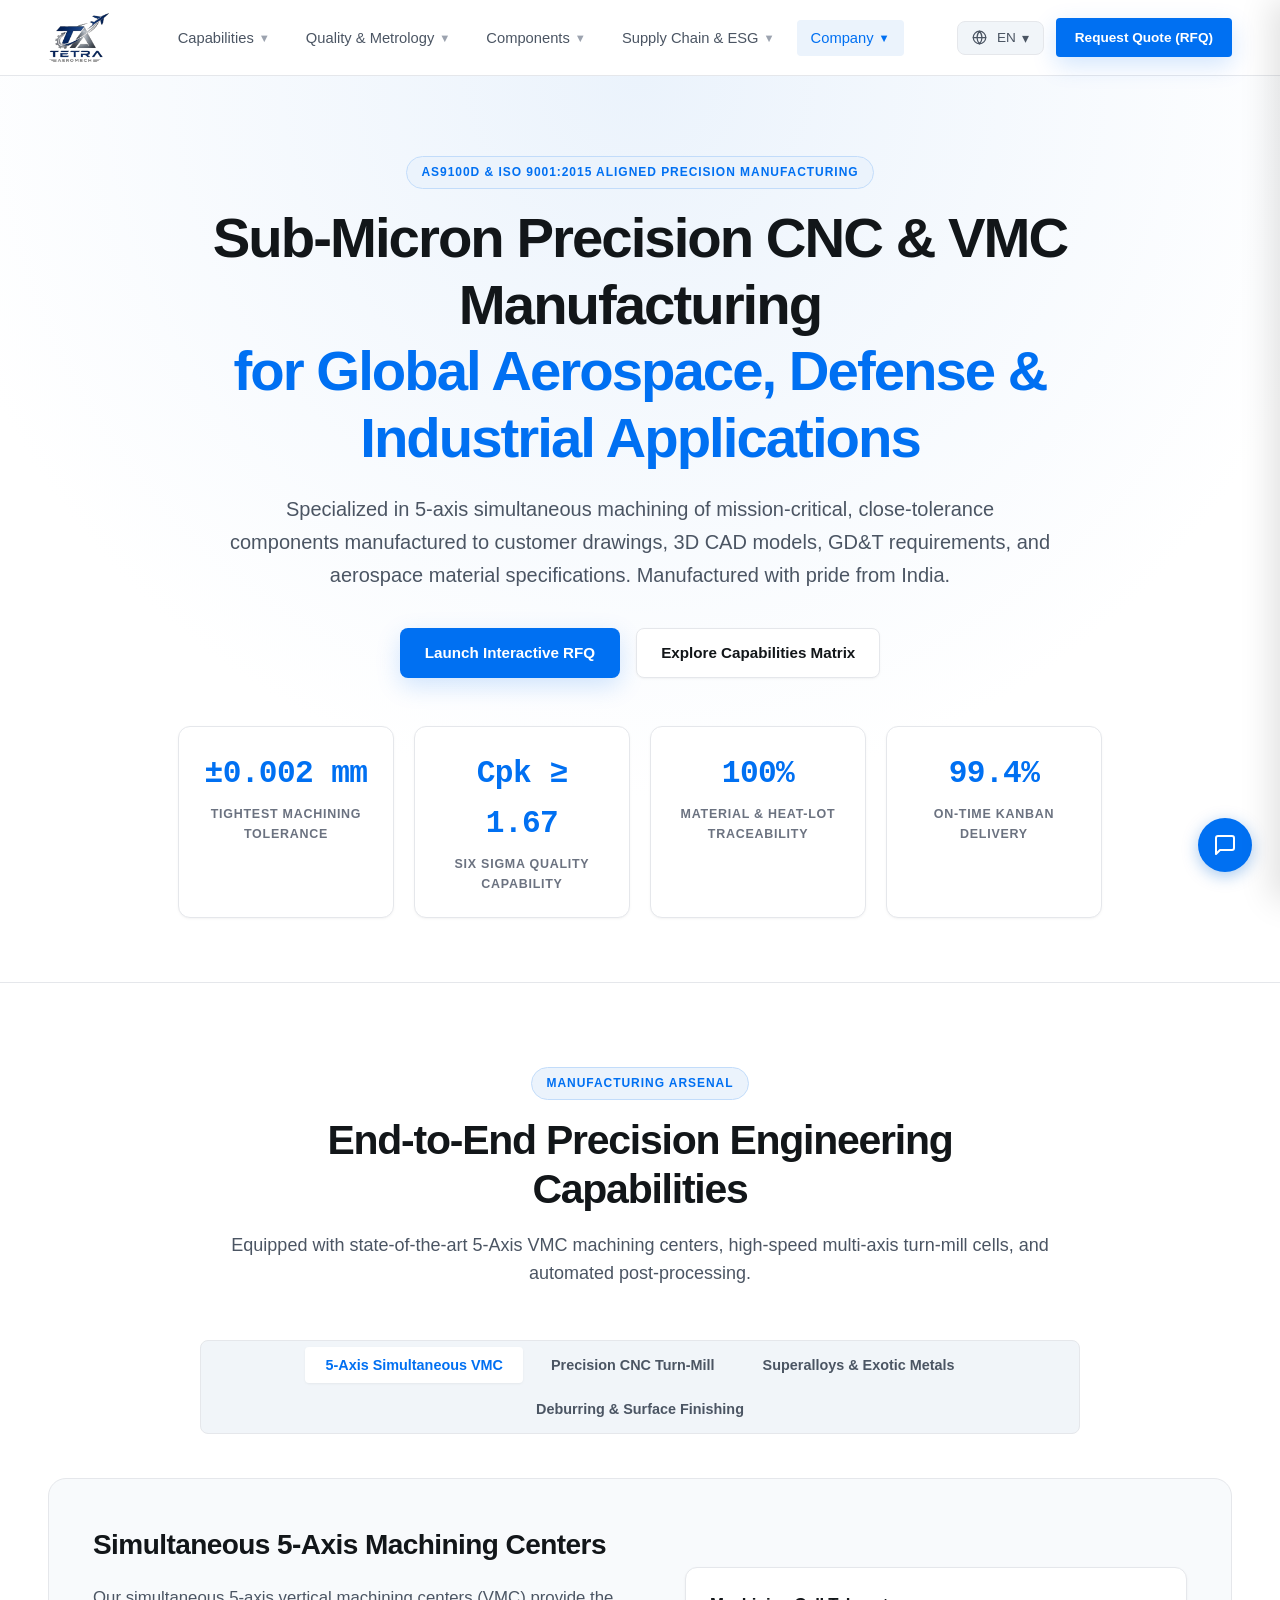
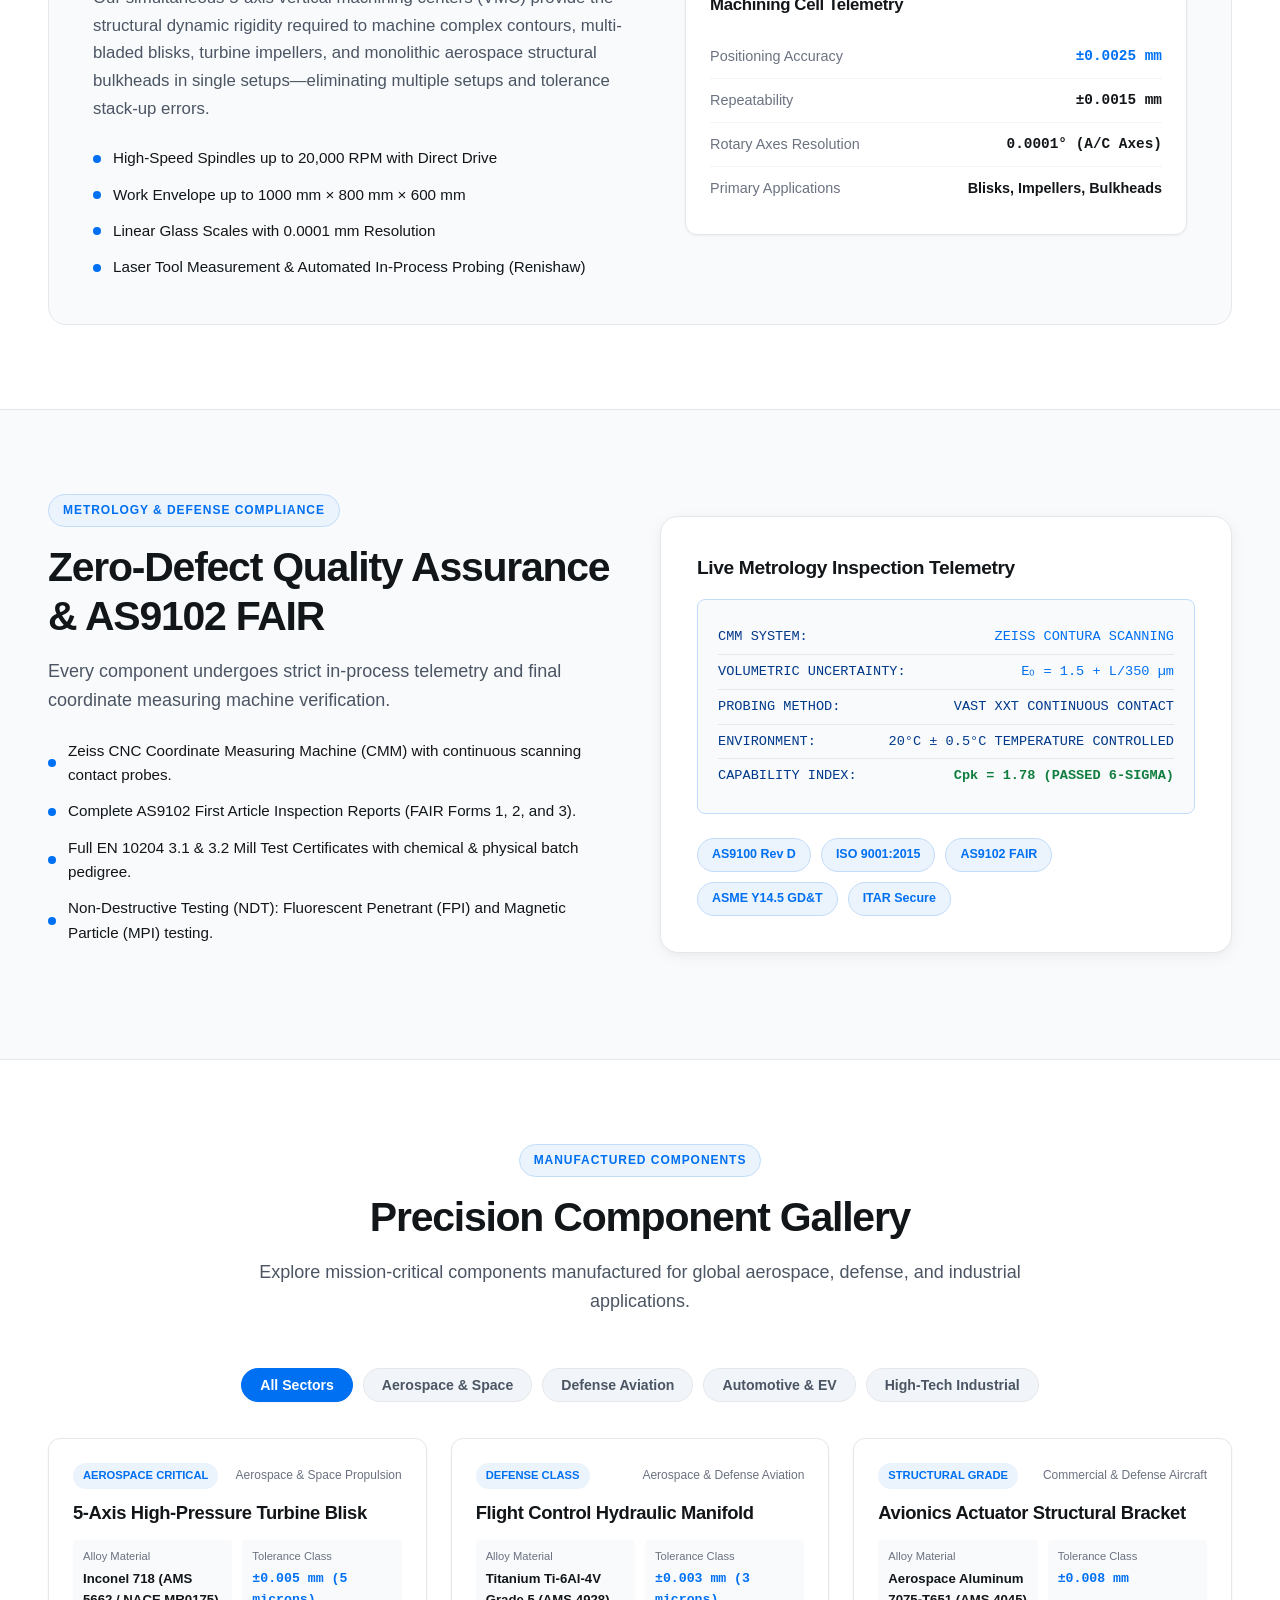
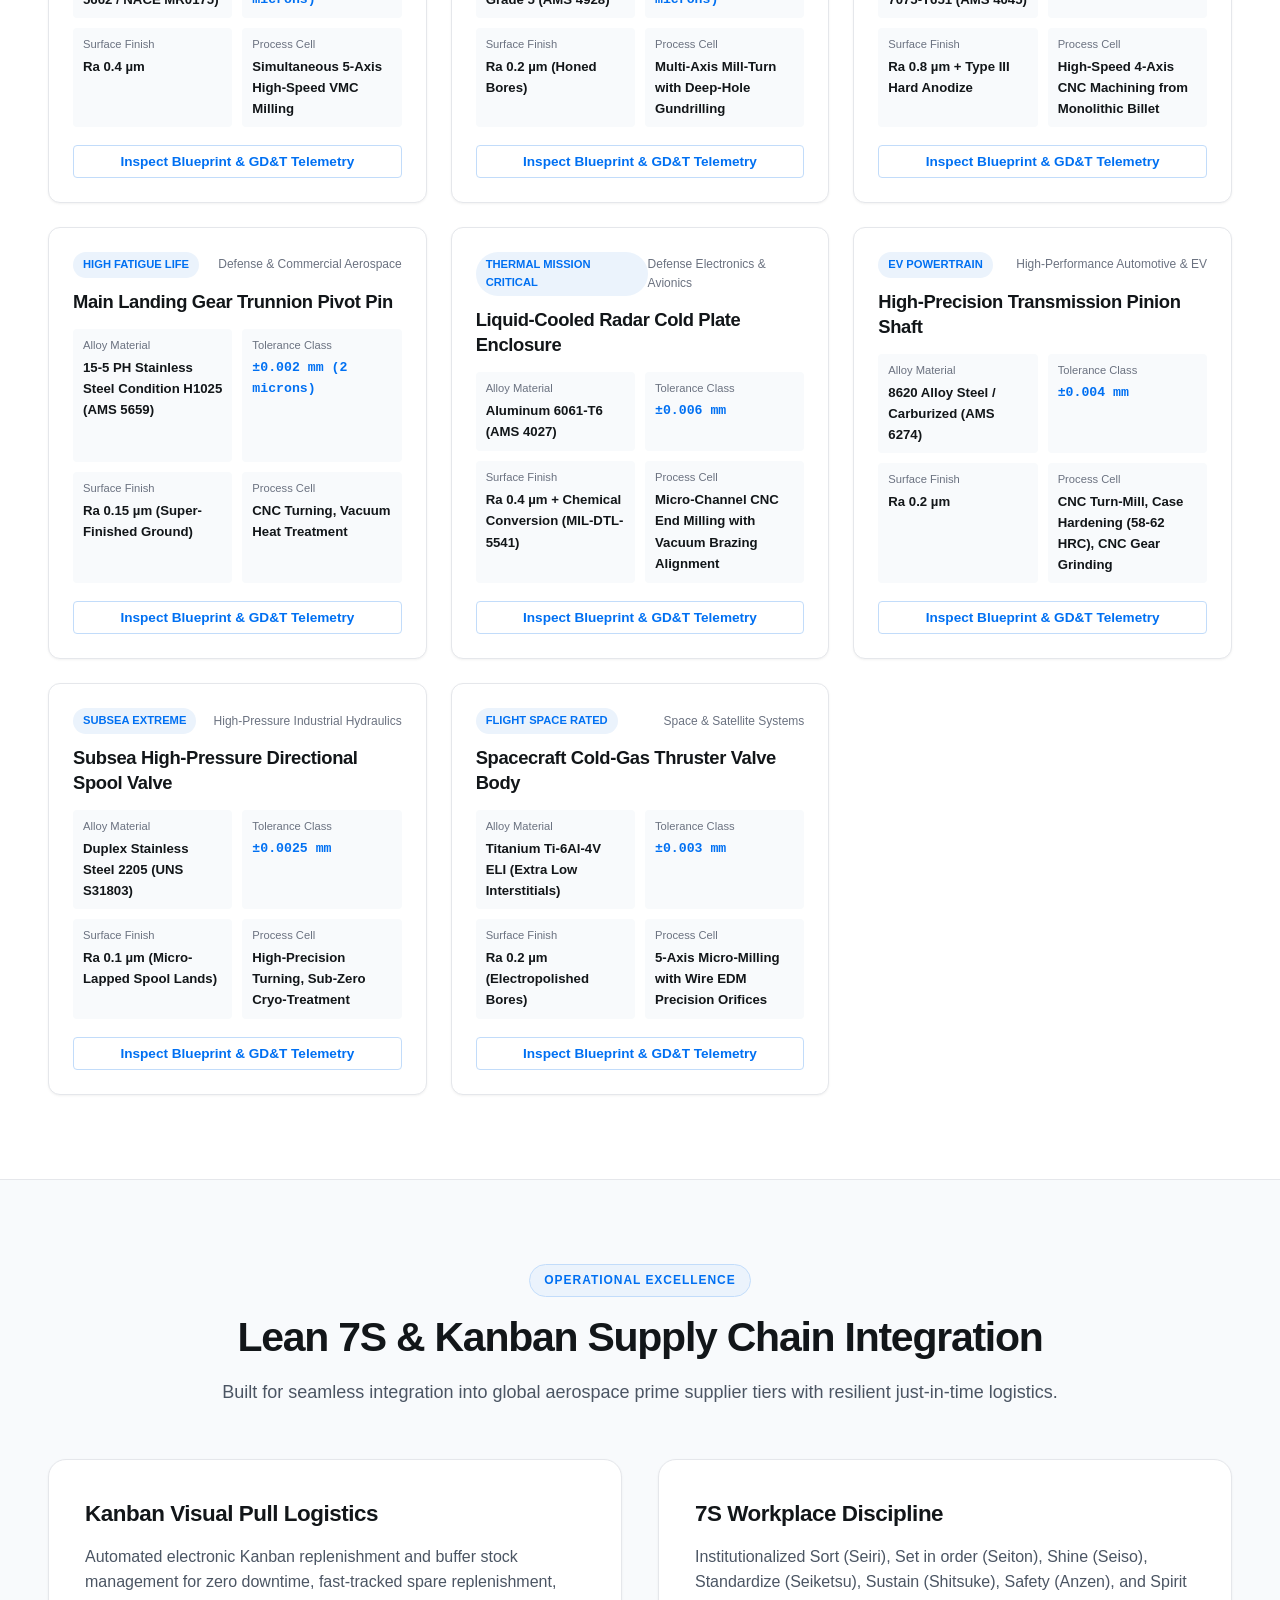
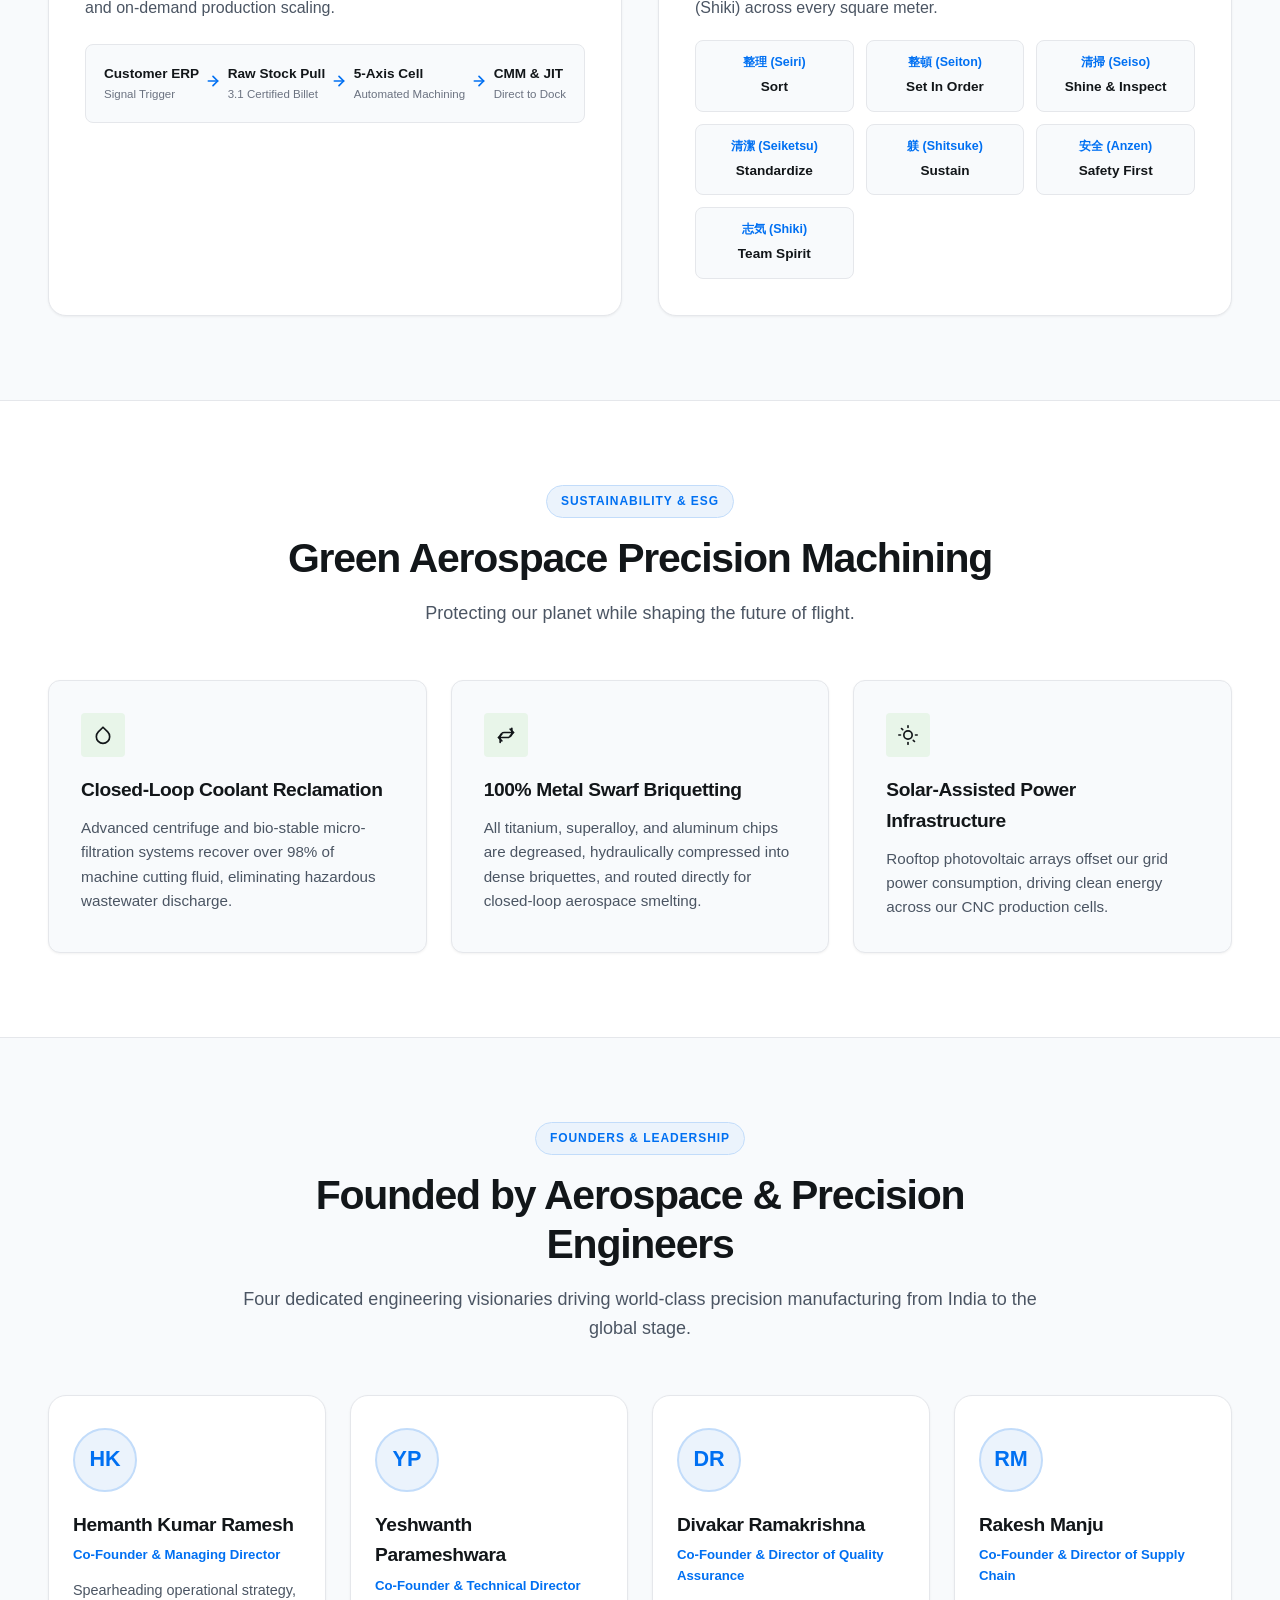
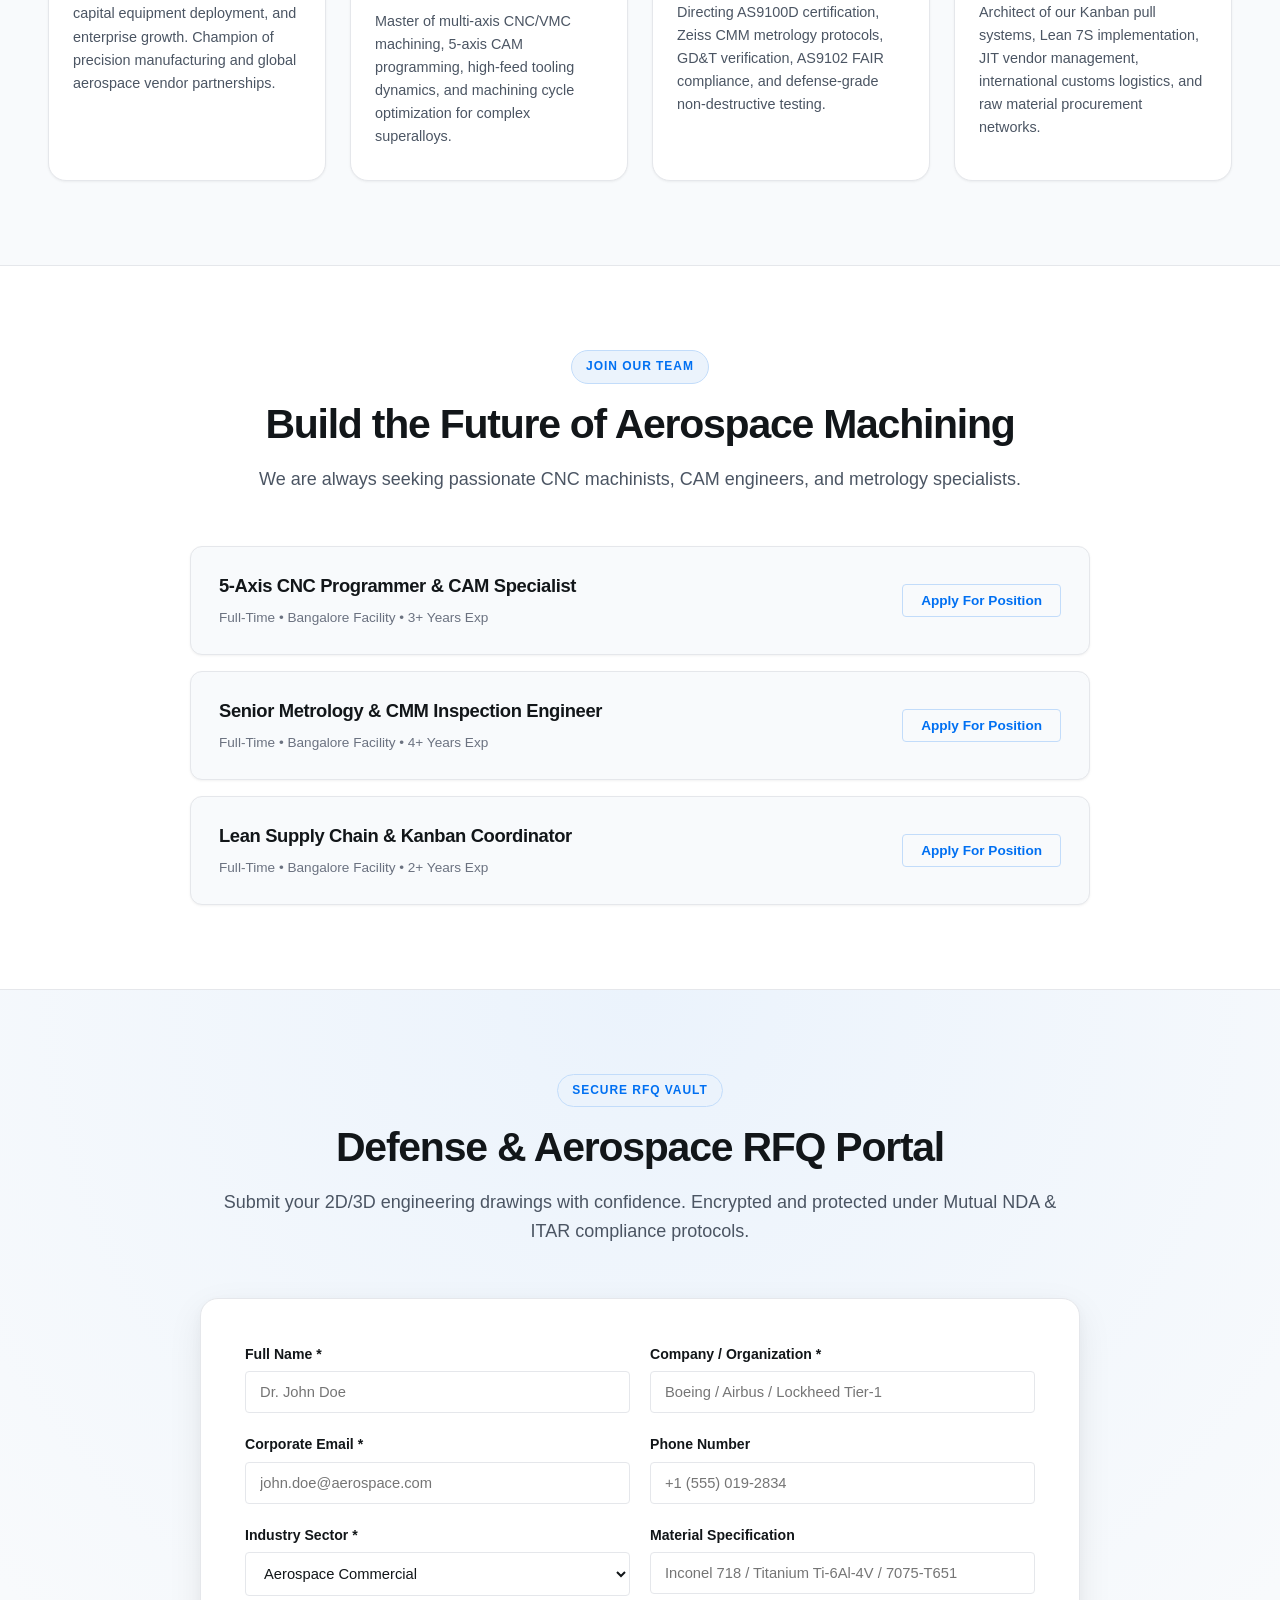
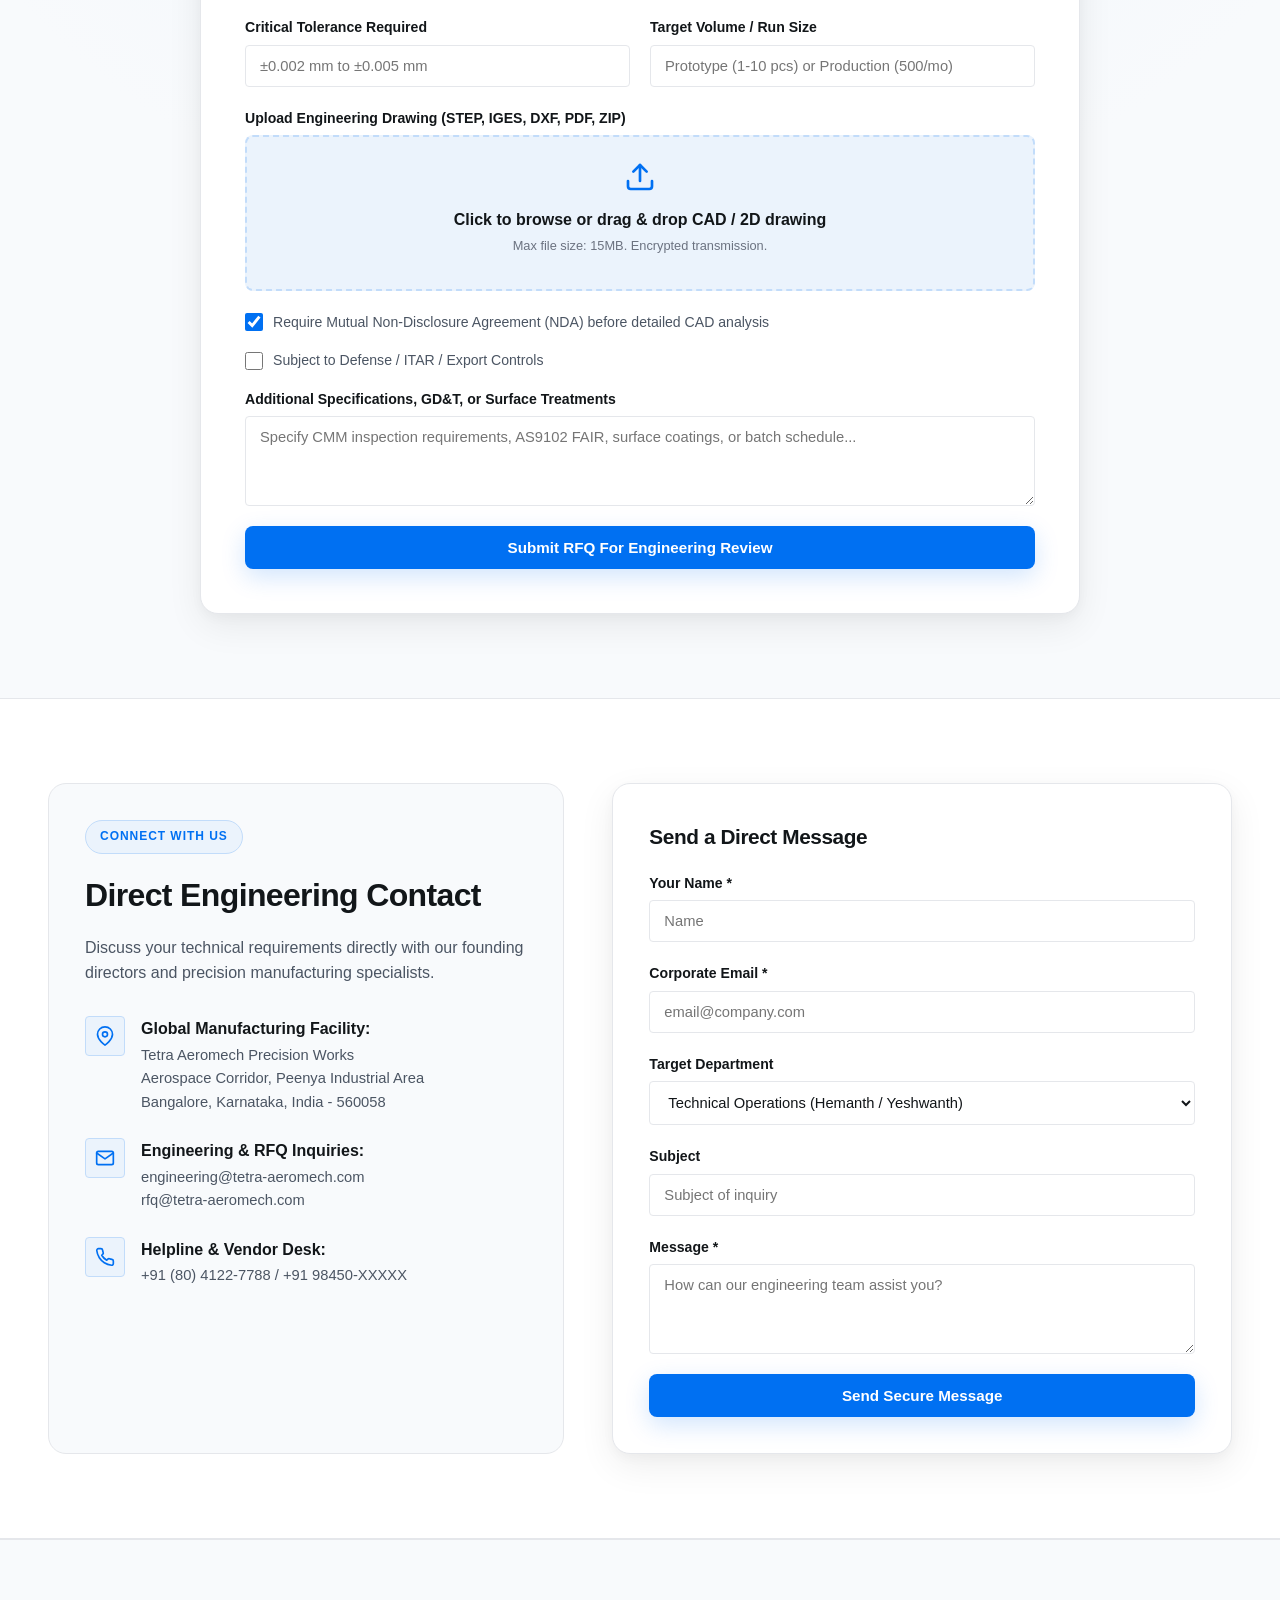
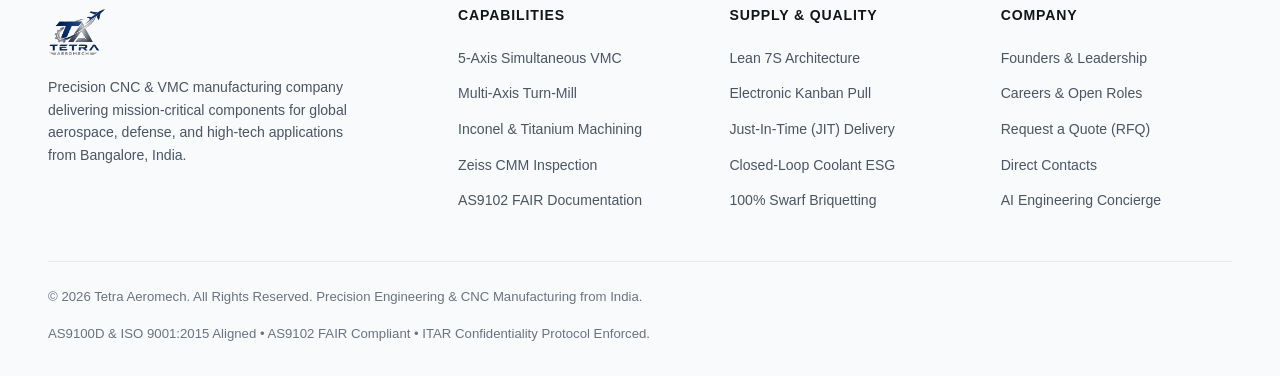
==== commit 5065578b: "feat: complete emoji-free design, small round Tetra Assistant launcher, expanded CNC/tooling/ISO9000" ====
--- a/static/index.html
+++ b/static/index.html
@@ -22,7 +22,9 @@
   <div class="page-progress" id="pageProgress" aria-hidden="true"></div>
 
   <!-- Scroll to top button -->
-  <button class="scroll-top-btn" id="scrollTopBtn" aria-label="Back to top" title="Back to top">↑</button>
+  <button class="scroll-top-btn" id="scrollTopBtn" aria-label="Back to top" title="Back to top">
+    <svg width="20" height="20" viewBox="0 0 24 24" fill="none" stroke="currentColor" stroke-width="2.5" stroke-linecap="round" stroke-linejoin="round"><line x1="12" y1="19" x2="12" y2="5"></line><polyline points="5 12 12 5 19 12"></polyline></svg>
+  </button>
 
   <!-- ========================================================================
        APPLE-STYLE FROSTED HEADER & MEGA DROPDOWN NAVIGATION
@@ -47,28 +49,28 @@
             <div class="mega-dropdown">
               <div class="mega-grid-2">
                 <a href="#capabilities" class="mega-link" onclick="window.switchTab('vmc')">
-                  <div class="mega-icon">⚙️</div>
+                  <div class="mega-icon"><svg width="20" height="20" viewBox="0 0 24 24" fill="none" stroke="currentColor" stroke-width="2" stroke-linecap="round" stroke-linejoin="round"><circle cx="12" cy="12" r="3"></circle><path d="M19.4 15a1.65 1.65 0 0 0 .33 1.82l.06.06a2 2 0 0 1 0 2.83 2 2 0 0 1-2.83 0l-.06-.06a1.65 1.65 0 0 0-1.82-.33 1.65 1.65 0 0 0-1 1.51V21a2 2 0 0 1-2 2 2 2 0 0 1-2-2v-.09A1.65 1.65 0 0 0 9 19.4a1.65 1.65 0 0 0-1.82.33l-.06.06a2 2 0 0 1-2.83 0 2 2 0 0 1 0-2.83l.06-.06a1.65 1.65 0 0 0 .33-1.82 1.65 1.65 0 0 0-1.51-1H3a2 2 0 0 1-2-2 2 2 0 0 1 2-2h.09A1.65 1.65 0 0 0 4.6 9a1.65 1.65 0 0 0-.33-1.82l-.06-.06a2 2 0 0 1 0-2.83 2 2 0 0 1 2.83 0l.06.06a1.65 1.65 0 0 0 1.82.33H9a1.65 1.65 0 0 0 1-1.51V3a2 2 0 0 1 2-2 2 2 0 0 1 2 2v.09a1.65 1.65 0 0 0 1 1.51 1.65 1.65 0 0 0 1.82-.33l.06-.06a2 2 0 0 1 2.83 0 2 2 0 0 1 0 2.83l-.06.06a1.65 1.65 0 0 0-.33 1.82V9a1.65 1.65 0 0 0 1.51 1H21a2 2 0 0 1 2 2 2 2 0 0 1-2 2h-.09a1.65 1.65 0 0 0-1.51 1z"></path></svg></div>
                   <div>
                     <div class="mega-title" data-i18n="cap_card1_title">5-Axis Simultaneous VMC</div>
                     <div class="mega-desc">Turbine blisks, impellers & structural bulkheads.</div>
                   </div>
                 </a>
                 <a href="#capabilities" class="mega-link" onclick="window.switchTab('turning')">
-                  <div class="mega-icon">🔄</div>
+                  <div class="mega-icon"><svg width="20" height="20" viewBox="0 0 24 24" fill="none" stroke="currentColor" stroke-width="2" stroke-linecap="round" stroke-linejoin="round"><polyline points="23 4 23 10 17 10"></polyline><path d="M20.49 15a9 9 0 1 1-2.12-9.36L23 10"></path></svg></div>
                   <div>
                     <div class="mega-title" data-i18n="cap_card2_title">Precision CNC Turn-Mill</div>
                     <div class="mega-desc">Landing gear shafts & spool sleeves to sub-micron roundness.</div>
                   </div>
                 </a>
                 <a href="#capabilities" class="mega-link" onclick="window.switchTab('alloys')">
-                  <div class="mega-icon">🛡️</div>
+                  <div class="mega-icon"><svg width="20" height="20" viewBox="0 0 24 24" fill="none" stroke="currentColor" stroke-width="2" stroke-linecap="round" stroke-linejoin="round"><path d="M12 22s8-4 8-10V5l-8-3-8 3v7c0 6 8 10 8 10z"></path></svg></div>
                   <div>
                     <div class="mega-title" data-i18n="cap_card3_title">Exotic Superalloys</div>
                     <div class="mega-desc">Inconel 718, Titanium Ti-6Al-4V, 7075-T651 & 15-5 PH.</div>
                   </div>
                 </a>
                 <a href="#capabilities" class="mega-link" onclick="window.switchTab('finishing')">
-                  <div class="mega-icon">✨</div>
+                  <div class="mega-icon"><svg width="20" height="20" viewBox="0 0 24 24" fill="none" stroke="currentColor" stroke-width="2" stroke-linecap="round" stroke-linejoin="round"><polygon points="12 2 15.09 8.26 22 9.27 17 14.14 18.18 21.02 12 17.77 5.82 21.02 7 14.14 2 9.27 8.91 8.26 12 2"></polygon></svg></div>
                   <div>
                     <div class="mega-title" data-i18n="cap_card4_title">Deburring & Surface Finishing</div>
                     <div class="mega-desc">Micro-bead blasting, passivation AMS 2700 & hard anodizing.</div>
@@ -87,28 +89,28 @@
             <div class="mega-dropdown">
               <div class="mega-grid-2">
                 <a href="#metrology" class="mega-link">
-                  <div class="mega-icon">📐</div>
+                  <div class="mega-icon"><svg width="20" height="20" viewBox="0 0 24 24" fill="none" stroke="currentColor" stroke-width="2" stroke-linecap="round" stroke-linejoin="round"><path d="M21.3 8.7 8.7 21.3a1 1 0 0 1-1.4 0l-4.6-4.6a1 1 0 0 1 0-1.4L15.3 2.7a1 1 0 0 1 1.4 0l4.6 4.6a1 1 0 0 1 0 1.4z"></path><path d="m7.5 10.5 2 2"></path><path d="m10.5 7.5 2 2"></path><path d="m13.5 4.5 2 2"></path></svg></div>
                   <div>
                     <div class="mega-title">Zeiss CNC CMM Inspection</div>
                     <div class="mega-desc">Continuous scanning contact probe verification.</div>
                   </div>
                 </a>
                 <a href="#metrology" class="mega-link">
-                  <div class="mega-icon">📋</div>
+                  <div class="mega-icon"><svg width="20" height="20" viewBox="0 0 24 24" fill="none" stroke="currentColor" stroke-width="2" stroke-linecap="round" stroke-linejoin="round"><path d="M16 4h2a2 2 0 0 1 2 2v14a2 2 0 0 1-2 2H6a2 2 0 0 1-2-2V6a2 2 0 0 1 2-2h2"></path><rect x="8" y="2" width="8" height="4" rx="1" ry="1"></rect><line x1="9" y1="12" x2="15" y2="12"></line><line x1="9" y1="16" x2="13" y2="16"></line></svg></div>
                   <div>
                     <div class="mega-title">AS9102 FAIR Documentation</div>
                     <div class="mega-desc">First Article Inspection Reports (Forms 1, 2, and 3).</div>
                   </div>
                 </a>
                 <a href="#metrology" class="mega-link">
-                  <div class="mega-icon">🏆</div>
+                  <div class="mega-icon"><svg width="20" height="20" viewBox="0 0 24 24" fill="none" stroke="currentColor" stroke-width="2" stroke-linecap="round" stroke-linejoin="round"><circle cx="12" cy="8" r="7"></circle><polyline points="8.21 13.89 7 23 12 20 17 23 15.79 13.88"></polyline></svg></div>
                   <div>
                     <div class="mega-title">AS9100D & ISO 9001:2015</div>
                     <div class="mega-desc">Certified aerospace quality management framework.</div>
                   </div>
                 </a>
                 <a href="#metrology" class="mega-link">
-                  <div class="mega-icon">🔬</div>
+                  <div class="mega-icon"><svg width="20" height="20" viewBox="0 0 24 24" fill="none" stroke="currentColor" stroke-width="2" stroke-linecap="round" stroke-linejoin="round"><circle cx="11" cy="11" r="8"></circle><line x1="21" y1="21" x2="16.65" y2="16.65"></line></svg></div>
                   <div>
                     <div class="mega-title">EN 10204 3.1 & 3.2 Traceability</div>
                     <div class="mega-desc">Complete chemical, physical & NDT pedigree.</div>
@@ -127,28 +129,28 @@
             <div class="mega-dropdown">
               <div class="mega-grid-2">
                 <a href="#components" class="mega-link" onclick="window.filterComponents('aerospace')">
-                  <div class="mega-icon">🚀</div>
+                  <div class="mega-icon"><svg width="20" height="20" viewBox="0 0 24 24" fill="none" stroke="currentColor" stroke-width="2" stroke-linecap="round" stroke-linejoin="round"><path d="M4.5 16.5c-1.5 1.26-2 5-2 5s3.74-.5 5-2c.71-.84.7-2.13-.09-2.91a2.18 2.18 0 0 0-2.91-.09z"></path><path d="m12 15-3-3a22 22 0 0 1 2-3.95A12.88 12.88 0 0 1 22 2c0 2.72-.78 7.5-6 11a22.35 22.35 0 0 1-4 2z"></path></svg></div>
                   <div>
                     <div class="mega-title" data-i18n="filter_aerospace">Aerospace & Space</div>
                     <div class="mega-desc">High-pressure turbine blisks & cold-gas thruster housings.</div>
                   </div>
                 </a>
                 <a href="#components" class="mega-link" onclick="window.filterComponents('defense')">
-                  <div class="mega-icon">🛡️</div>
+                  <div class="mega-icon"><svg width="20" height="20" viewBox="0 0 24 24" fill="none" stroke="currentColor" stroke-width="2" stroke-linecap="round" stroke-linejoin="round"><path d="M12 22s8-4 8-10V5l-8-3-8 3v7c0 6 8 10 8 10z"></path></svg></div>
                   <div>
                     <div class="mega-title" data-i18n="filter_defense">Defense Aviation</div>
                     <div class="mega-desc">Hydraulic manifolds, actuator brackets & landing gear pins.</div>
                   </div>
                 </a>
                 <a href="#components" class="mega-link" onclick="window.filterComponents('automotive')">
-                  <div class="mega-icon">🏎️</div>
+                  <div class="mega-icon"><svg width="20" height="20" viewBox="0 0 24 24" fill="none" stroke="currentColor" stroke-width="2" stroke-linecap="round" stroke-linejoin="round"><rect x="1" y="3" width="15" height="13"></rect><polygon points="16 8 20 8 23 11 23 16 16 16 16 8"></polygon><circle cx="5.5" cy="18.5" r="2.5"></circle><circle cx="18.5" cy="18.5" r="2.5"></circle></svg></div>
                   <div>
                     <div class="mega-title" data-i18n="filter_automotive">Automotive & EV</div>
                     <div class="mega-desc">High-precision transmission pinions & motor shafts.</div>
                   </div>
                 </a>
                 <a href="#components" class="mega-link" onclick="window.filterComponents('industrial')">
-                  <div class="mega-icon">🏭</div>
+                  <div class="mega-icon"><svg width="20" height="20" viewBox="0 0 24 24" fill="none" stroke="currentColor" stroke-width="2" stroke-linecap="round" stroke-linejoin="round"><path d="M2 20a2 2 0 0 0 2 2h16a2 2 0 0 0 2-2V8l-7 5V8l-7 5V4H2z"></path></svg></div>
                   <div>
                     <div class="mega-title" data-i18n="filter_industrial">High-Tech Industrial</div>
                     <div class="mega-desc">Subsea high-pressure valves & micro-lapped spools.</div>
@@ -167,28 +169,28 @@
             <div class="mega-dropdown">
               <div class="mega-grid-2">
                 <a href="#supply-chain" class="mega-link">
-                  <div class="mega-icon">📊</div>
+                  <div class="mega-icon"><svg width="20" height="20" viewBox="0 0 24 24" fill="none" stroke="currentColor" stroke-width="2" stroke-linecap="round" stroke-linejoin="round"><line x1="18" y1="20" x2="18" y2="10"></line><line x1="12" y1="20" x2="12" y2="4"></line><line x1="6" y1="20" x2="6" y2="14"></line></svg></div>
                   <div>
                     <div class="mega-title">Lean 7S Architecture</div>
                     <div class="mega-desc">Sort, Set in Order, Shine, Standardize, Sustain, Safety, Spirit.</div>
                   </div>
                 </a>
                 <a href="#supply-chain" class="mega-link">
-                  <div class="mega-icon">🔄</div>
+                  <div class="mega-icon"><svg width="20" height="20" viewBox="0 0 24 24" fill="none" stroke="currentColor" stroke-width="2" stroke-linecap="round" stroke-linejoin="round"><polyline points="23 4 23 10 17 10"></polyline><path d="M20.49 15a9 9 0 1 1-2.12-9.36L23 10"></path></svg></div>
                   <div>
                     <div class="mega-title">Kanban Visual Pull System</div>
                     <div class="mega-desc">ERP-driven replenishment with >99.4% on-time delivery.</div>
                   </div>
                 </a>
                 <a href="#sustainability" class="mega-link">
-                  <div class="mega-icon">💧</div>
+                  <div class="mega-icon"><svg width="20" height="20" viewBox="0 0 24 24" fill="none" stroke="currentColor" stroke-width="2" stroke-linecap="round" stroke-linejoin="round"><path d="M12 2.69l5.66 5.66a8 8 0 1 1-11.31 0z"></path></svg></div>
                   <div>
                     <div class="mega-title">Closed-Loop Coolant ESG</div>
                     <div class="mega-desc">>98% cutting fluid recovery & zero wastewater discharge.</div>
                   </div>
                 </a>
                 <a href="#sustainability" class="mega-link">
-                  <div class="mega-icon">♻️</div>
+                  <div class="mega-icon"><svg width="20" height="20" viewBox="0 0 24 24" fill="none" stroke="currentColor" stroke-width="2" stroke-linecap="round" stroke-linejoin="round"><polyline points="7 19 3 15 7 11"></polyline><path d="M3 15h11a5 5 0 0 0 5-5V4"></path><polyline points="17 5 21 9 17 13"></polyline><path d="M21 9H10a5 5 0 0 0-5 5v7"></path></svg></div>
                   <div>
                     <div class="mega-title">100% Swarf Briquetting</div>
                     <div class="mega-desc">Direct metallurgical recycling for aerospace titanium/alloys.</div>
@@ -207,30 +209,30 @@
             <div class="mega-dropdown">
               <div class="mega-grid-2">
                 <a href="#leadership" class="mega-link">
-                  <div class="mega-icon">👥</div>
+                  <div class="mega-icon"><svg width="20" height="20" viewBox="0 0 24 24" fill="none" stroke="currentColor" stroke-width="2" stroke-linecap="round" stroke-linejoin="round"><path d="M17 21v-2a4 4 0 0 0-4-4H5a4 4 0 0 0-4 4v2"></path><circle cx="9" cy="7" r="4"></circle><path d="M23 21v-2a4 4 0 0 0-3-3.87"></path><path d="M16 3.13a4 4 0 0 1 0 7.75"></path></svg></div>
                   <div>
                     <div class="mega-title">Founders & Leadership</div>
                     <div class="mega-desc">Meet Hemanth, Yeshwanth, Divakar & Rakesh.</div>
                   </div>
                 </a>
                 <a href="#careers" class="mega-link">
-                  <div class="mega-icon">💼</div>
+                  <div class="mega-icon"><svg width="20" height="20" viewBox="0 0 24 24" fill="none" stroke="currentColor" stroke-width="2" stroke-linecap="round" stroke-linejoin="round"><rect x="2" y="7" width="20" height="14" rx="2" ry="2"></rect><path d="M16 21V5a2 2 0 0 0-2-2h-4a2 2 0 0 0-2 2v16"></path></svg></div>
                   <div>
                     <div class="mega-title" data-i18n="nav_careers">Careers Portal</div>
                     <div class="mega-desc">Join our precision engineering team in Bangalore.</div>
                   </div>
                 </a>
                 <a href="#contact" class="mega-link">
-                  <div class="mega-icon">📍</div>
+                  <div class="mega-icon"><svg width="20" height="20" viewBox="0 0 24 24" fill="none" stroke="currentColor" stroke-width="2" stroke-linecap="round" stroke-linejoin="round"><path d="M21 10c0 7-9 13-9 13s-9-6-9-13a9 9 0 0 1 18 0z"></path><circle cx="12" cy="10" r="3"></circle></svg></div>
                   <div>
                     <div class="mega-title" data-i18n="nav_contact">Contact Facility</div>
                     <div class="mega-desc">Global vendor desk, phone helpline & plant address.</div>
                   </div>
                 </a>
                 <a href="javascript:void(0)" class="mega-link" onclick="window.openChat()">
-                  <div class="mega-icon">🤖</div>
-                  <div>
-                    <div class="mega-title">Tetra AI Concierge</div>
+                  <div class="mega-icon"><svg width="20" height="20" viewBox="0 0 24 24" fill="none" stroke="currentColor" stroke-width="2" stroke-linecap="round" stroke-linejoin="round"><path d="M21 15a2 2 0 0 1-2 2H7l-4 4V5a2 2 0 0 1 2-2h14a2 2 0 0 1 2 2z"></path></svg></div>
+                  <div>
+                    <div class="mega-title">Tetra Assistant</div>
                     <div class="mega-desc">Instant answers on tolerances, materials & RFQs.</div>
                   </div>
                 </a>
@@ -245,14 +247,14 @@
         <!-- Language Dropdown -->
         <div class="lang-dropdown">
           <button class="lang-btn" id="langDropdownBtn" aria-label="Select Language">
-            🌐 <span id="currentLangLabel">EN</span> ▾
+            <svg width="15" height="15" viewBox="0 0 24 24" fill="none" stroke="currentColor" stroke-width="2" stroke-linecap="round" stroke-linejoin="round" style="vertical-align: -2px; margin-right: 4px;"><circle cx="12" cy="12" r="10"></circle><line x1="2" y1="12" x2="22" y2="12"></line><path d="M12 2a15.3 15.3 0 0 1 4 10 15.3 15.3 0 0 1-4 10 15.3 15.3 0 0 1-4-10 15.3 15.3 0 0 1 4-10z"></path></svg><span id="currentLangLabel">EN</span> ▾
           </button>
           <div class="lang-menu" id="langDropdownMenu">
-            <button class="lang-option active" data-lang="en">🇬🇧 English</button>
-            <button class="lang-option" data-lang="de">🇩🇪 Deutsch</button>
-            <button class="lang-option" data-lang="fr">🇫🇷 Français</button>
-            <button class="lang-option" data-lang="ja">🇯🇵 日本語</button>
-            <button class="lang-option" data-lang="es">🇪🇸 Español</button>
+            <button class="lang-option active" data-lang="en">English</button>
+            <button class="lang-option" data-lang="de">Deutsch</button>
+            <button class="lang-option" data-lang="fr">Français</button>
+            <button class="lang-option" data-lang="ja">日本語</button>
+            <button class="lang-option" data-lang="es">Español</button>
           </div>
         </div>
 
@@ -276,12 +278,12 @@
         <img src="/images/logo.png" alt="Tetra Aeromech" class="mobile-drawer-logo">
         <div class="mobile-drawer-caption">Precision CNC & VMC</div>
       </div>
-      <button class="mobile-drawer-close" id="mobileDrawerClose" aria-label="Close Navigation Menu">✕</button>
+      <button class="mobile-drawer-close" id="mobileDrawerClose" aria-label="Close Navigation Menu"><svg width="18" height="18" viewBox="0 0 24 24" fill="none" stroke="currentColor" stroke-width="2" stroke-linecap="round" stroke-linejoin="round"><line x1="18" y1="6" x2="6" y2="18"></line><line x1="6" y1="6" x2="18" y2="18"></line></svg></button>
     </div>
 
     <nav class="mobile-nav-list">
       <a href="#capabilities" class="mobile-nav-item">
-        <span class="mobile-nav-icon">⚙️</span>
+        <span class="mobile-nav-icon"><svg width="20" height="20" viewBox="0 0 24 24" fill="none" stroke="currentColor" stroke-width="2" stroke-linecap="round" stroke-linejoin="round"><circle cx="12" cy="12" r="3"></circle><path d="M19.4 15a1.65 1.65 0 0 0 .33 1.82l.06.06a2 2 0 0 1 0 2.83 2 2 0 0 1-2.83 0l-.06-.06a1.65 1.65 0 0 0-1.82-.33 1.65 1.65 0 0 0-1 1.51V21a2 2 0 0 1-2 2 2 2 0 0 1-2-2v-.09A1.65 1.65 0 0 0 9 19.4a1.65 1.65 0 0 0-1.82.33l-.06.06a2 2 0 0 1-2.83 0 2 2 0 0 1 0-2.83l.06-.06a1.65 1.65 0 0 0 .33-1.82 1.65 1.65 0 0 0-1.51-1H3a2 2 0 0 1-2-2 2 2 0 0 1 2-2h.09A1.65 1.65 0 0 0 4.6 9a1.65 1.65 0 0 0-.33-1.82l-.06-.06a2 2 0 0 1 0-2.83 2 2 0 0 1 2.83 0l.06.06a1.65 1.65 0 0 0 1.82.33H9a1.65 1.65 0 0 0 1-1.51V3a2 2 0 0 1 2-2 2 2 0 0 1 2 2v.09a1.65 1.65 0 0 0 1 1.51 1.65 1.65 0 0 0 1.82-.33l.06-.06a2 2 0 0 1 2.83 0 2 2 0 0 1 0 2.83l-.06.06a1.65 1.65 0 0 0-.33 1.82V9a1.65 1.65 0 0 0 1.51 1H21a2 2 0 0 1 2 2 2 2 0 0 1-2 2h-.09a1.65 1.65 0 0 0-1.51 1z"></path></svg></span>
         <div class="mobile-nav-content">
           <div class="mobile-nav-title" data-i18n="nav_capabilities">Capabilities</div>
           <div class="mobile-nav-sub">5-Axis VMC & CNC Turn-Mill</div>
@@ -289,7 +291,7 @@
         <span class="mobile-nav-arrow">›</span>
       </a>
       <a href="#metrology" class="mobile-nav-item">
-        <span class="mobile-nav-icon">📐</span>
+        <span class="mobile-nav-icon"><svg width="20" height="20" viewBox="0 0 24 24" fill="none" stroke="currentColor" stroke-width="2" stroke-linecap="round" stroke-linejoin="round"><path d="M21.3 8.7 8.7 21.3a1 1 0 0 1-1.4 0l-4.6-4.6a1 1 0 0 1 0-1.4L15.3 2.7a1 1 0 0 1 1.4 0l4.6 4.6a1 1 0 0 1 0 1.4z"></path><path d="m7.5 10.5 2 2"></path><path d="m10.5 7.5 2 2"></path><path d="m13.5 4.5 2 2"></path></svg></span>
         <div class="mobile-nav-content">
           <div class="mobile-nav-title" data-i18n="nav_metrology">Quality & Metrology</div>
           <div class="mobile-nav-sub">Zeiss CMM & AS9102 FAIR</div>
@@ -297,7 +299,7 @@
         <span class="mobile-nav-arrow">›</span>
       </a>
       <a href="#components" class="mobile-nav-item">
-        <span class="mobile-nav-icon">🔩</span>
+        <span class="mobile-nav-icon"><svg width="20" height="20" viewBox="0 0 24 24" fill="none" stroke="currentColor" stroke-width="2" stroke-linecap="round" stroke-linejoin="round"><circle cx="12" cy="12" r="3"></circle><path d="M19.4 15a1.65 1.65 0 0 0 .33 1.82l.06.06a2 2 0 0 1 0 2.83 2 2 0 0 1-2.83 0l-.06-.06a1.65 1.65 0 0 0-1.82-.33 1.65 1.65 0 0 0-1 1.51V21a2 2 0 0 1-2 2 2 2 0 0 1-2-2v-.09A1.65 1.65 0 0 0 9 19.4a1.65 1.65 0 0 0-1.82.33l-.06.06a2 2 0 0 1-2.83 0 2 2 0 0 1 0-2.83l.06-.06a1.65 1.65 0 0 0 .33-1.82 1.65 1.65 0 0 0-1.51-1H3a2 2 0 0 1-2-2 2 2 0 0 1 2-2h.09A1.65 1.65 0 0 0 4.6 9a1.65 1.65 0 0 0-.33-1.82l-.06-.06a2 2 0 0 1 0-2.83 2 2 0 0 1 2.83 0l.06.06a1.65 1.65 0 0 0 1.82.33H9a1.65 1.65 0 0 0 1-1.51V3a2 2 0 0 1 2-2 2 2 0 0 1 2 2v.09a1.65 1.65 0 0 0 1 1.51 1.65 1.65 0 0 0 1.82-.33l.06-.06a2 2 0 0 1 2.83 0 2 2 0 0 1 0 2.83l-.06.06a1.65 1.65 0 0 0-.33 1.82V9a1.65 1.65 0 0 0 1.51 1H21a2 2 0 0 1 2 2 2 2 0 0 1-2 2h-.09a1.65 1.65 0 0 0-1.51 1z"></path></svg></span>
         <div class="mobile-nav-content">
           <div class="mobile-nav-title" data-i18n="nav_components">Components</div>
           <div class="mobile-nav-sub">Aerospace & Defense Parts</div>
@@ -305,7 +307,7 @@
         <span class="mobile-nav-arrow">›</span>
       </a>
       <a href="#supply-chain" class="mobile-nav-item">
-        <span class="mobile-nav-icon">⚡</span>
+        <span class="mobile-nav-icon"><svg width="20" height="20" viewBox="0 0 24 24" fill="none" stroke="currentColor" stroke-width="2" stroke-linecap="round" stroke-linejoin="round"><line x1="18" y1="20" x2="18" y2="10"></line><line x1="12" y1="20" x2="12" y2="4"></line><line x1="6" y1="20" x2="6" y2="14"></line></svg></span>
         <div class="mobile-nav-content">
           <div class="mobile-nav-title" data-i18n="nav_supply_chain">Supply Chain & 7S</div>
           <div class="mobile-nav-sub">Lean Kanban & Traceability</div>
@@ -313,7 +315,7 @@
         <span class="mobile-nav-arrow">›</span>
       </a>
       <a href="#sustainability" class="mobile-nav-item">
-        <span class="mobile-nav-icon">🌱</span>
+        <span class="mobile-nav-icon"><svg width="20" height="20" viewBox="0 0 24 24" fill="none" stroke="currentColor" stroke-width="2" stroke-linecap="round" stroke-linejoin="round"><polyline points="7 19 3 15 7 11"></polyline><path d="M3 15h11a5 5 0 0 0 5-5V4"></path><polyline points="17 5 21 9 17 13"></polyline><path d="M21 9H10a5 5 0 0 0-5 5v7"></path></svg></span>
         <div class="mobile-nav-content">
           <div class="mobile-nav-title" data-i18n="nav_sustainability">Sustainability</div>
           <div class="mobile-nav-sub">Closed-Loop & Swarf Recycling</div>
@@ -321,7 +323,7 @@
         <span class="mobile-nav-arrow">›</span>
       </a>
       <a href="#leadership" class="mobile-nav-item">
-        <span class="mobile-nav-icon">👥</span>
+        <span class="mobile-nav-icon"><svg width="20" height="20" viewBox="0 0 24 24" fill="none" stroke="currentColor" stroke-width="2" stroke-linecap="round" stroke-linejoin="round"><path d="M17 21v-2a4 4 0 0 0-4-4H5a4 4 0 0 0-4 4v2"></path><circle cx="9" cy="7" r="4"></circle><path d="M23 21v-2a4 4 0 0 0-3-3.87"></path><path d="M16 3.13a4 4 0 0 1 0 7.75"></path></svg></span>
         <div class="mobile-nav-content">
           <div class="mobile-nav-title" data-i18n="nav_leadership">Leadership</div>
           <div class="mobile-nav-sub">4 Aerospace Co-Founders</div>
@@ -329,7 +331,7 @@
         <span class="mobile-nav-arrow">›</span>
       </a>
       <a href="#careers" class="mobile-nav-item">
-        <span class="mobile-nav-icon">💼</span>
+        <span class="mobile-nav-icon"><svg width="20" height="20" viewBox="0 0 24 24" fill="none" stroke="currentColor" stroke-width="2" stroke-linecap="round" stroke-linejoin="round"><rect x="2" y="7" width="20" height="14" rx="2" ry="2"></rect><path d="M16 21V5a2 2 0 0 0-2-2h-4a2 2 0 0 0-2 2v16"></path></svg></span>
         <div class="mobile-nav-content">
           <div class="mobile-nav-title" data-i18n="nav_careers">Careers</div>
           <div class="mobile-nav-sub">Engineering & Machining Roles</div>
@@ -337,7 +339,7 @@
         <span class="mobile-nav-arrow">›</span>
       </a>
       <a href="#contact" class="mobile-nav-item">
-        <span class="mobile-nav-icon">📍</span>
+        <span class="mobile-nav-icon"><svg width="20" height="20" viewBox="0 0 24 24" fill="none" stroke="currentColor" stroke-width="2" stroke-linecap="round" stroke-linejoin="round"><path d="M21 10c0 7-9 13-9 13s-9-6-9-13a9 9 0 0 1 18 0z"></path><circle cx="12" cy="10" r="3"></circle></svg></span>
         <div class="mobile-nav-content">
           <div class="mobile-nav-title" data-i18n="nav_contact">Contact Facility</div>
           <div class="mobile-nav-sub">Bangalore Plant & Vendor Desk</div>
@@ -348,7 +350,7 @@
 
     <div class="mobile-drawer-actions">
       <button class="btn btn-outline btn-block mobile-chat-btn" id="mobileChatLauncher">
-        🤖 <span>Ask Tetra AI Concierge</span>
+        <svg width="20" height="20" viewBox="0 0 24 24" fill="none" stroke="currentColor" stroke-width="2" stroke-linecap="round" stroke-linejoin="round"><path d="M21 15a2 2 0 0 1-2 2H7l-4 4V5a2 2 0 0 1 2-2h14a2 2 0 0 1 2 2z"></path></svg> <span>Ask Tetra Assistant</span>
       </button>
       <a href="#rfq" class="btn btn-primary btn-block mobile-rfq-btn" data-i18n="nav_rfq_btn">
         Request Precision Quote (RFQ)
@@ -696,17 +698,17 @@
                 <div class="kanban-step-title">Customer ERP</div>
                 <div class="kanban-step-sub">Signal Trigger</div>
               </div>
-              <span class="kanban-arrow">➔</span>
+              <span class="kanban-arrow"><svg width="16" height="16" viewBox="0 0 24 24" fill="none" stroke="currentColor" stroke-width="2.5" stroke-linecap="round" stroke-linejoin="round"><line x1="5" y1="12" x2="19" y2="12"></line><polyline points="12 5 19 12 12 19"></polyline></svg></span>
               <div>
                 <div class="kanban-step-title">Raw Stock Pull</div>
                 <div class="kanban-step-sub">3.1 Certified Billet</div>
               </div>
-              <span class="kanban-arrow">➔</span>
+              <span class="kanban-arrow"><svg width="16" height="16" viewBox="0 0 24 24" fill="none" stroke="currentColor" stroke-width="2.5" stroke-linecap="round" stroke-linejoin="round"><line x1="5" y1="12" x2="19" y2="12"></line><polyline points="12 5 19 12 12 19"></polyline></svg></span>
               <div>
                 <div class="kanban-step-title">5-Axis Cell</div>
                 <div class="kanban-step-sub">Automated Machining</div>
               </div>
-              <span class="kanban-arrow">➔</span>
+              <span class="kanban-arrow"><svg width="16" height="16" viewBox="0 0 24 24" fill="none" stroke="currentColor" stroke-width="2.5" stroke-linecap="round" stroke-linejoin="round"><line x1="5" y1="12" x2="19" y2="12"></line><polyline points="12 5 19 12 12 19"></polyline></svg></span>
               <div>
                 <div class="kanban-step-title">CMM & JIT</div>
                 <div class="kanban-step-sub">Direct to Dock</div>
@@ -771,7 +773,7 @@
 
         <div class=esg-grid reveal-group">
           <div class="esg-card">
-            <div class="esg-icon-wrap">💧</div>
+            <div class="esg-icon-wrap"><svg width="20" height="20" viewBox="0 0 24 24" fill="none" stroke="currentColor" stroke-width="2" stroke-linecap="round" stroke-linejoin="round"><path d="M12 2.69l5.66 5.66a8 8 0 1 1-11.31 0z"></path></svg></div>
             <h3 style="font-size: 1.2rem; margin-bottom: 10px;" data-i18n="esg_p1_title">Closed-Loop Coolant Reclamation</h3>
             <p style="color: var(--text-secondary); font-size: 0.95rem; line-height: 1.6;" data-i18n="esg_p1_desc">
               Advanced centrifuge and bio-stable micro-filtration systems recover over 98% of machine cutting fluid, eliminating hazardous wastewater discharge.
@@ -779,7 +781,7 @@
           </div>
 
           <div class="esg-card">
-            <div class="esg-icon-wrap">♻️</div>
+            <div class="esg-icon-wrap"><svg width="20" height="20" viewBox="0 0 24 24" fill="none" stroke="currentColor" stroke-width="2" stroke-linecap="round" stroke-linejoin="round"><polyline points="7 19 3 15 7 11"></polyline><path d="M3 15h11a5 5 0 0 0 5-5V4"></path><polyline points="17 5 21 9 17 13"></polyline><path d="M21 9H10a5 5 0 0 0-5 5v7"></path></svg></div>
             <h3 style="font-size: 1.2rem; margin-bottom: 10px;" data-i18n="esg_p2_title">100% Metal Swarf Briquetting</h3>
             <p style="color: var(--text-secondary); font-size: 0.95rem; line-height: 1.6;" data-i18n="esg_p2_desc">
               All titanium, superalloy, and aluminum chips are degreased, hydraulically compressed into dense briquettes, and routed directly for closed-loop aerospace smelting.
@@ -787,7 +789,7 @@
           </div>
 
           <div class="esg-card">
-            <div class="esg-icon-wrap">☀️</div>
+            <div class="esg-icon-wrap"><svg width="20" height="20" viewBox="0 0 24 24" fill="none" stroke="currentColor" stroke-width="2" stroke-linecap="round" stroke-linejoin="round"><circle cx="12" cy="12" r="5"></circle><line x1="12" y1="1" x2="12" y2="3"></line><line x1="12" y1="21" x2="12" y2="23"></line><line x1="4.22" y1="4.22" x2="5.64" y2="5.64"></line><line x1="18.36" y1="18.36" x2="19.78" y2="19.78"></line><line x1="1" y1="12" x2="3" y2="12"></line><line x1="21" y1="12" x2="23" y2="12"></line></svg></div>
             <h3 style="font-size: 1.2rem; margin-bottom: 10px;" data-i18n="esg_p3_title">Solar-Assisted Power Infrastructure</h3>
             <p style="color: var(--text-secondary); font-size: 0.95rem; line-height: 1.6;" data-i18n="esg_p3_desc">
               Rooftop photovoltaic arrays offset our grid power consumption, driving clean energy across our CNC production cells.
@@ -967,7 +969,7 @@
               <label class="form-label" data-i18n="rfq_lbl_file">Upload Engineering Drawing (STEP, IGES, DXF, PDF, ZIP)</label>
               <div class="file-upload-box">
                 <input type="file" id="rfqFile" name="file" class="file-input-hidden" accept=".step,.stp,.iges,.igs,.dxf,.dwg,.pdf,.zip">
-                <div style="font-size: 1.8rem; margin-bottom: 6px;">📁</div>
+                <div style="margin-bottom: 6px; color: var(--sap-blue);"><svg width="32" height="32" viewBox="0 0 24 24" fill="none" stroke="currentColor" stroke-width="2" stroke-linecap="round" stroke-linejoin="round"><path d="M21 15v4a2 2 0 0 1-2 2H5a2 2 0 0 1-2-2v-4"></path><polyline points="17 8 12 3 7 8"></polyline><line x1="12" y1="3" x2="12" y2="15"></line></svg></div>
                 <div><strong>Click to browse or drag & drop CAD / 2D drawing</strong></div>
                 <div style="font-size: 0.8rem; color: var(--text-muted); margin-top: 4px;">Max file size: 15MB. Encrypted transmission.</div>
                 <div id="rfqFileStatus" style="font-size: 0.85rem; font-weight: 600; color: var(--sap-blue); margin-top: 8px;"></div>
@@ -1011,7 +1013,7 @@
             </p>
 
             <div class="contact-item">
-              <div class="contact-item-icon">📍</div>
+              <div class="contact-item-icon"><svg width="20" height="20" viewBox="0 0 24 24" fill="none" stroke="currentColor" stroke-width="2" stroke-linecap="round" stroke-linejoin="round"><path d="M21 10c0 7-9 13-9 13s-9-6-9-13a9 9 0 0 1 18 0z"></path><circle cx="12" cy="10" r="3"></circle></svg></div>
               <div>
                 <strong>Global Manufacturing Facility:</strong>
                 <p style="color: var(--text-secondary); font-size: 0.92rem; margin-top: 2px;">
@@ -1023,7 +1025,7 @@
             </div>
 
             <div class="contact-item">
-              <div class="contact-item-icon">✉️</div>
+              <div class="contact-item-icon"><svg width="20" height="20" viewBox="0 0 24 24" fill="none" stroke="currentColor" stroke-width="2" stroke-linecap="round" stroke-linejoin="round"><path d="M4 4h16c1.1 0 2 .9 2 2v12c0 1.1-.9 2-2 2H4c-1.1 0-2-.9-2-2V6c0-1.1.9-2 2-2z"></path><polyline points="22,6 12,13 2,6"></polyline></svg></div>
               <div>
                 <strong>Engineering & RFQ Inquiries:</strong>
                 <p style="color: var(--text-secondary); font-size: 0.92rem; margin-top: 2px;">
@@ -1034,7 +1036,7 @@
             </div>
 
             <div class="contact-item">
-              <div class="contact-item-icon">📞</div>
+              <div class="contact-item-icon"><svg width="20" height="20" viewBox="0 0 24 24" fill="none" stroke="currentColor" stroke-width="2" stroke-linecap="round" stroke-linejoin="round"><path d="M22 16.92v3a2 2 0 0 1-2.18 2 19.79 19.79 0 0 1-8.63-3.07 19.5 19.5 0 0 1-6-6 19.79 19.79 0 0 1-3.07-8.67A2 2 0 0 1 4.11 2h3a2 2 0 0 1 2 1.72 12.84 12.84 0 0 0 .7 2.81 2 2 0 0 1-.45 2.11L8.09 9.91a16 16 0 0 0 6 6l1.27-1.27a2 2 0 0 1 2.11-.45 12.84 12.84 0 0 0 2.81.7A2 2 0 0 1 22 16.92z"></path></svg></div>
               <div>
                 <strong>Helpline & Vendor Desk:</strong>
                 <p style="color: var(--text-secondary); font-size: 0.92rem; margin-top: 2px;">
@@ -1139,16 +1141,16 @@
   <!-- ========================================================================
        FLOATING AI CHATBOT WIDGET ("TETRABOT")
        ======================================================================== -->
-  <button class="chat-launcher" id="chatLauncher" aria-label="Open AI Chatbot">
-    <span style="font-size: 1.1rem;">🤖</span>
-    <span>Tetra AI Concierge</span>
+  <!-- Small Round Floating Assistant Button -->
+  <button class="chat-launcher" id="chatLauncher" aria-label="Open Tetra Assistant" title="Tetra Assistant">
+    <svg width="24" height="24" viewBox="0 0 24 24" fill="none" stroke="currentColor" stroke-width="2" stroke-linecap="round" stroke-linejoin="round"><path d="M21 15a2 2 0 0 1-2 2H7l-4 4V5a2 2 0 0 1 2-2h14a2 2 0 0 1 2 2z"></path></svg>
   </button>
 
   <div class="chat-widget" id="chatWidget">
     <div class="chat-header">
       <div>
-        <div class="chat-title" data-i18n="chat_header_title">Tetra AI Engineering Concierge</div>
-        <div class="chat-status" data-i18n="chat_header_status">Online • Ready for Technical Inquiries</div>
+        <div class="chat-title" data-i18n="chat_header_title">Tetra Assistant</div>
+        <div class="chat-status" data-i18n="chat_header_status">Precision Engineering & Supply Chain Specialist</div>
       </div>
       <button class="chat-close-btn" id="chatClose" aria-label="Close Chat">&times;</button>
     </div>
@@ -1156,7 +1158,7 @@
     <div class="chat-messages" id="chatMessages">
       <div class="chat-msg chat-msg-bot">
         <div class="chat-bubble" data-i18n="chat_welcome">
-          Welcome to Tetra Aeromech. I am your engineering assistant. Ask me about our 5-axis tolerances, superalloy machining, AS9100D compliance, or RFQ procedures!
+          Hello! I am Tetra Assistant, your precision engineering & supply chain specialist. How can I help you today? Feel free to ask me anything about our 5-axis CNC machining, tooling, superalloys, AS9100D / ISO 9001 quality systems, or Kanban logistics.
         </div>
       </div>
     </div>
--- a/css/styles.css
+++ b/css/styles.css
@@ -1553,18 +1553,17 @@
   position: fixed;
   bottom: 28px;
   right: 28px;
+  width: 54px;
+  height: 54px;
+  border-radius: 50%;
   background-color: var(--sap-blue);
   color: #FFFFFF;
   border: none;
-  border-radius: var(--radius-full);
-  padding: 12px 22px;
-  font-family: var(--font-sans);
-  font-size: 0.9rem;
-  font-weight: 600;
-  display: flex;
-  align-items: center;
-  gap: 10px;
-  box-shadow: var(--shadow-blue);
+  padding: 0;
+  display: flex;
+  align-items: center;
+  justify-content: center;
+  box-shadow: 0 4px 16px rgba(0, 100, 210, 0.35);
   cursor: pointer;
   z-index: 990;
   transition: all var(--transition-fast);
@@ -1572,7 +1571,37 @@
 
 .chat-launcher:hover {
   background-color: var(--sap-blue-hover);
-  transform: translateY(-2px);
+  transform: translateY(-3px) scale(1.05);
+  box-shadow: 0 6px 22px rgba(0, 100, 210, 0.45);
+}
+
+@media (min-width: 769px) {
+  .chat-launcher::before {
+    content: "Tetra Assistant";
+    position: absolute;
+    right: calc(100% + 12px);
+    top: 50%;
+    transform: translateY(-50%) translateX(6px);
+    background: rgba(15, 23, 42, 0.92);
+    backdrop-filter: blur(8px);
+    -webkit-backdrop-filter: blur(8px);
+    color: #FFFFFF;
+    font-family: var(--font-sans);
+    font-size: 0.82rem;
+    font-weight: 600;
+    letter-spacing: 0.01em;
+    padding: 6px 12px;
+    border-radius: var(--radius-sm);
+    white-space: nowrap;
+    opacity: 0;
+    pointer-events: none;
+    transition: opacity 0.2s ease, transform 0.2s ease;
+    box-shadow: var(--shadow-md);
+  }
+  .chat-launcher:hover::before {
+    opacity: 1;
+    transform: translateY(-50%) translateX(0);
+  }
 }
 
 .chat-launcher.hidden {
@@ -2122,9 +2151,13 @@
   .chat-launcher {
     bottom: calc(16px + var(--safe-bottom));
     right: 16px;
-    padding: 10px 18px;
-    font-size: 0.85rem;
-    min-height: 44px;
+    width: 48px;
+    height: 48px;
+    border-radius: 50%;
+    padding: 0;
+    display: flex;
+    align-items: center;
+    justify-content: center;
   }
 
   .scroll-top-btn {
